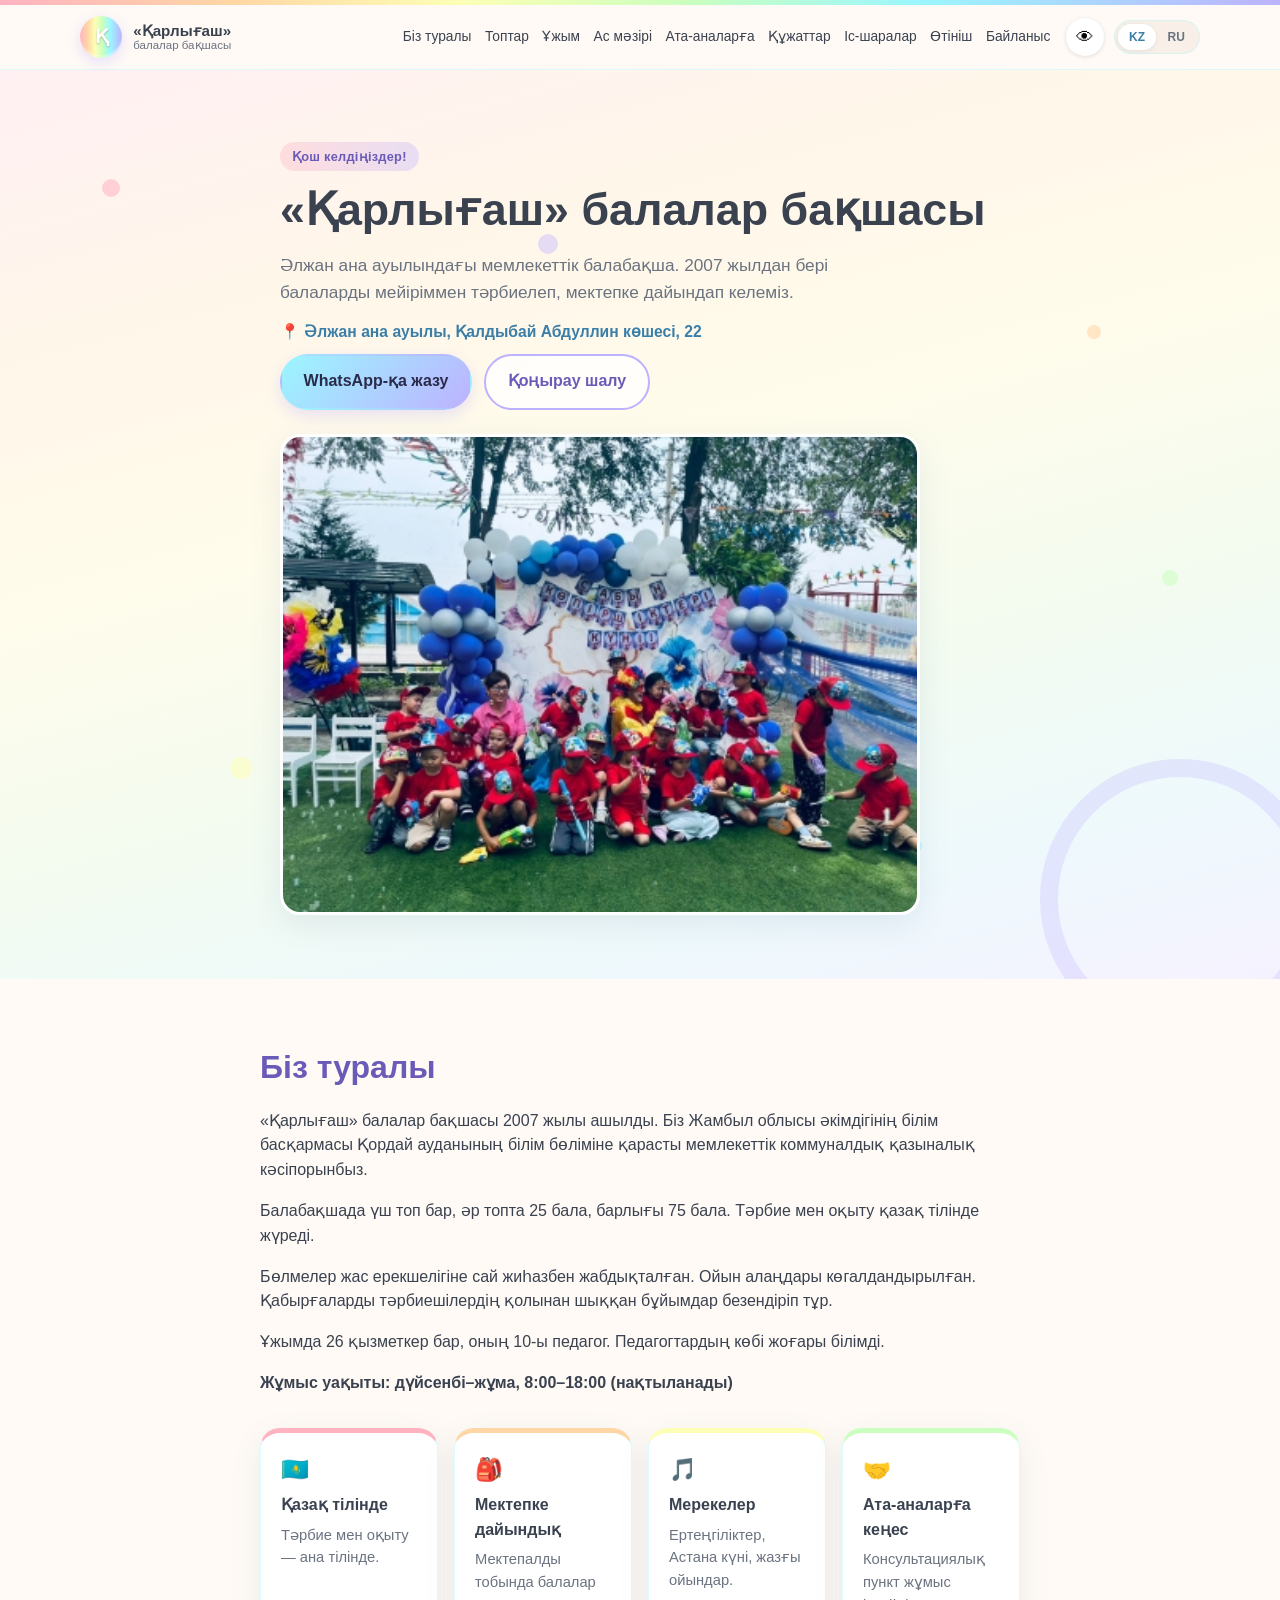
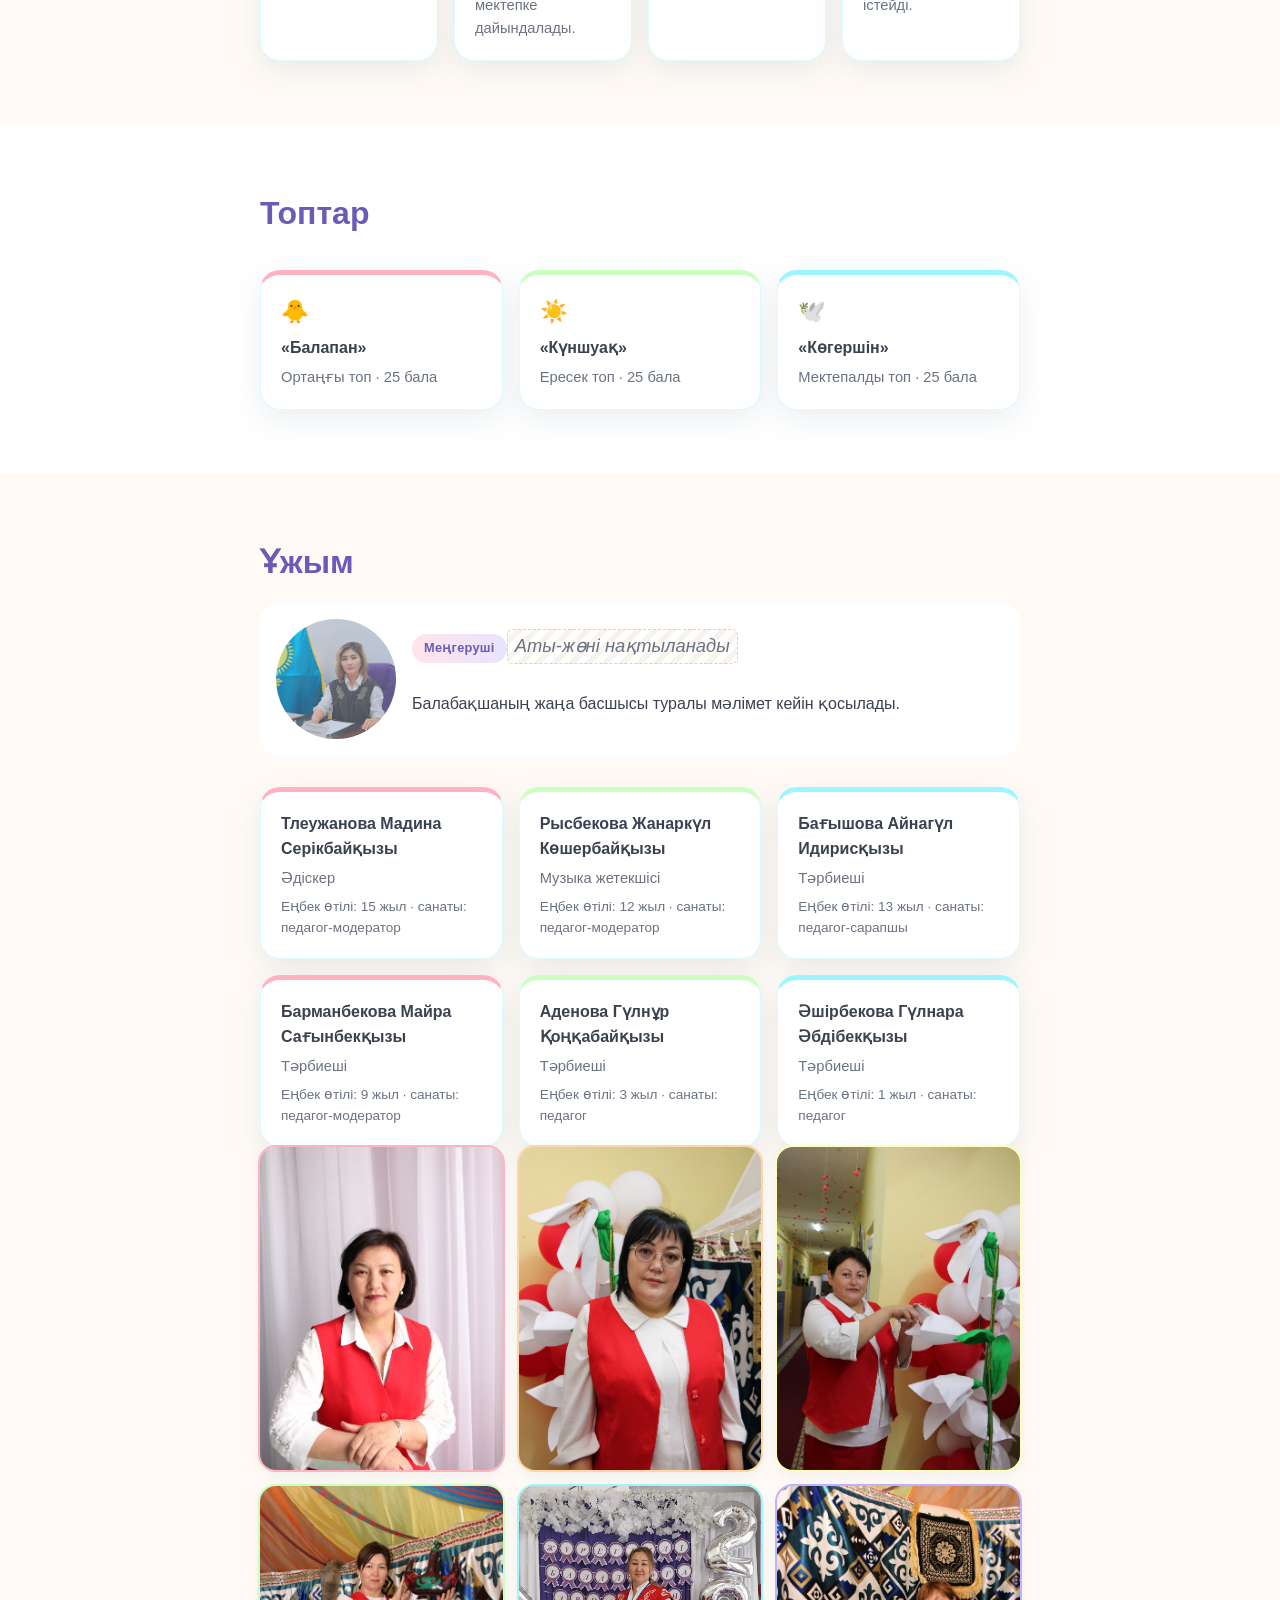
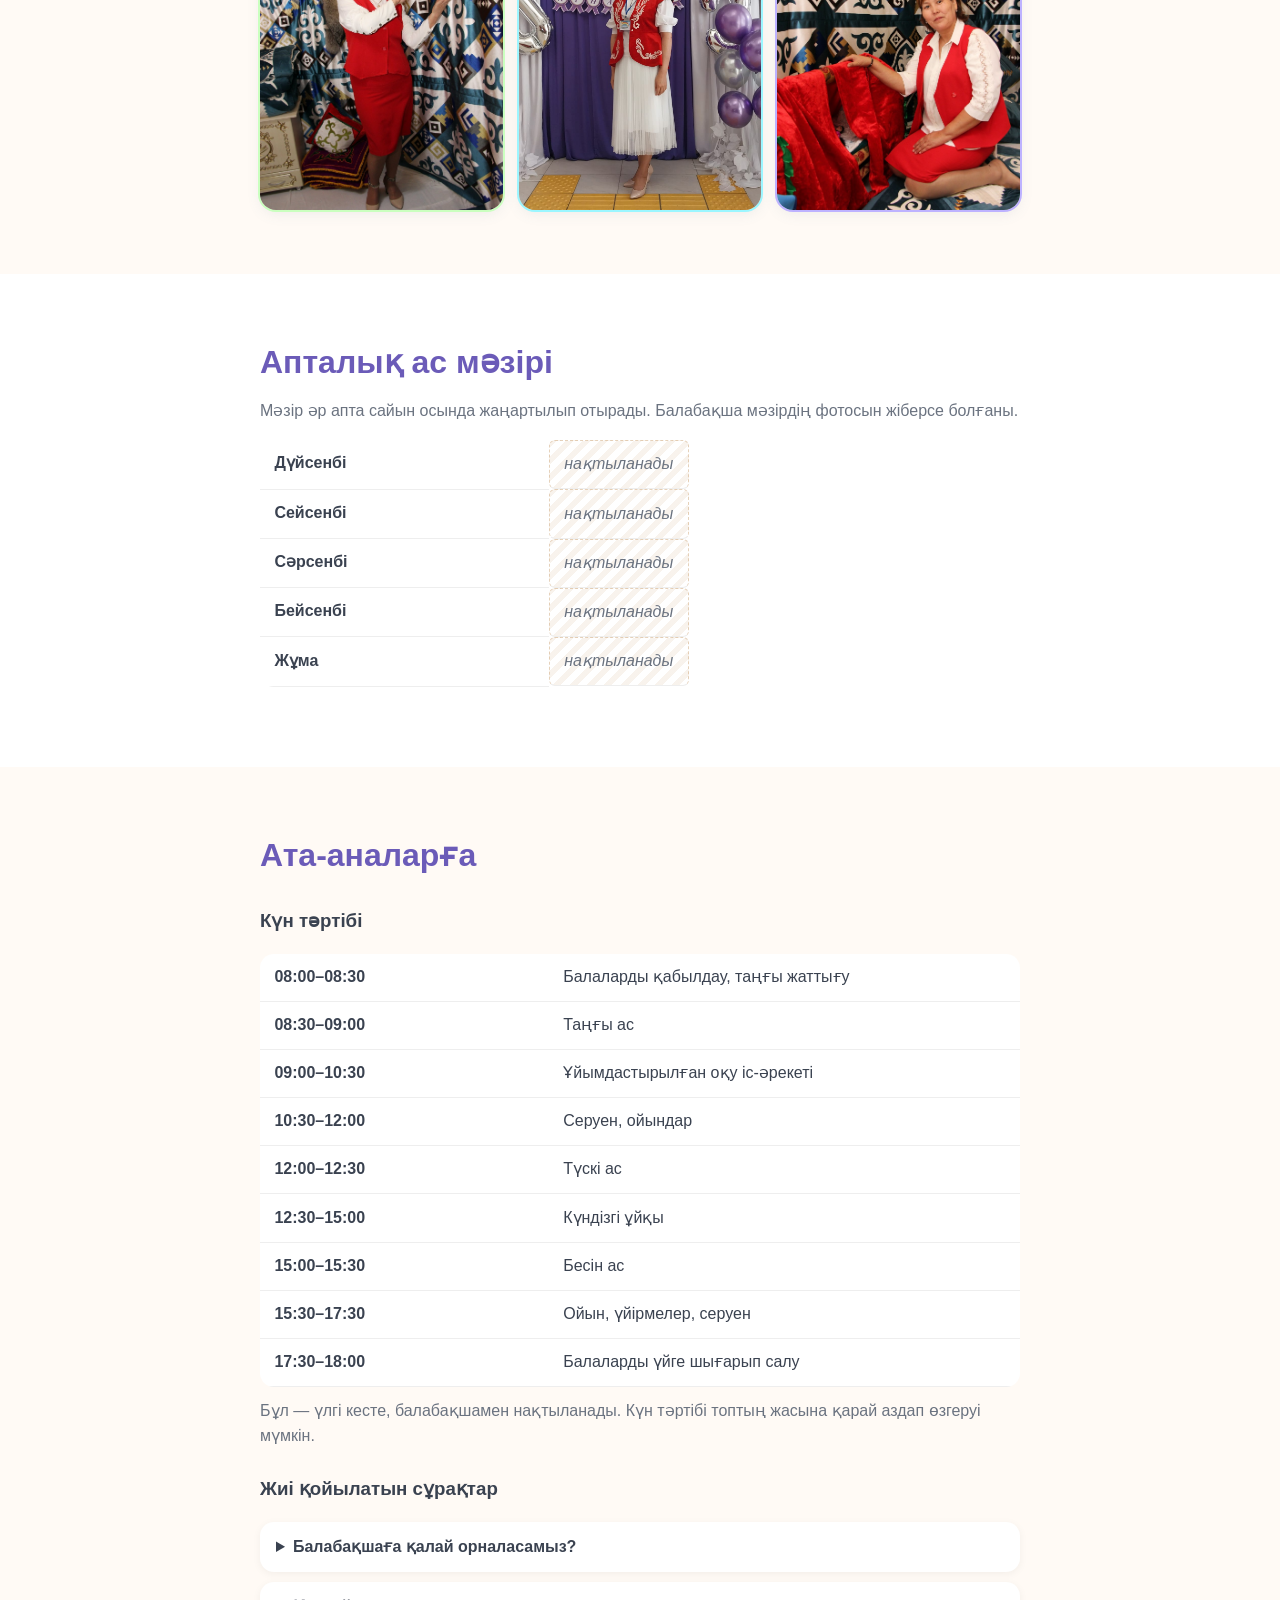
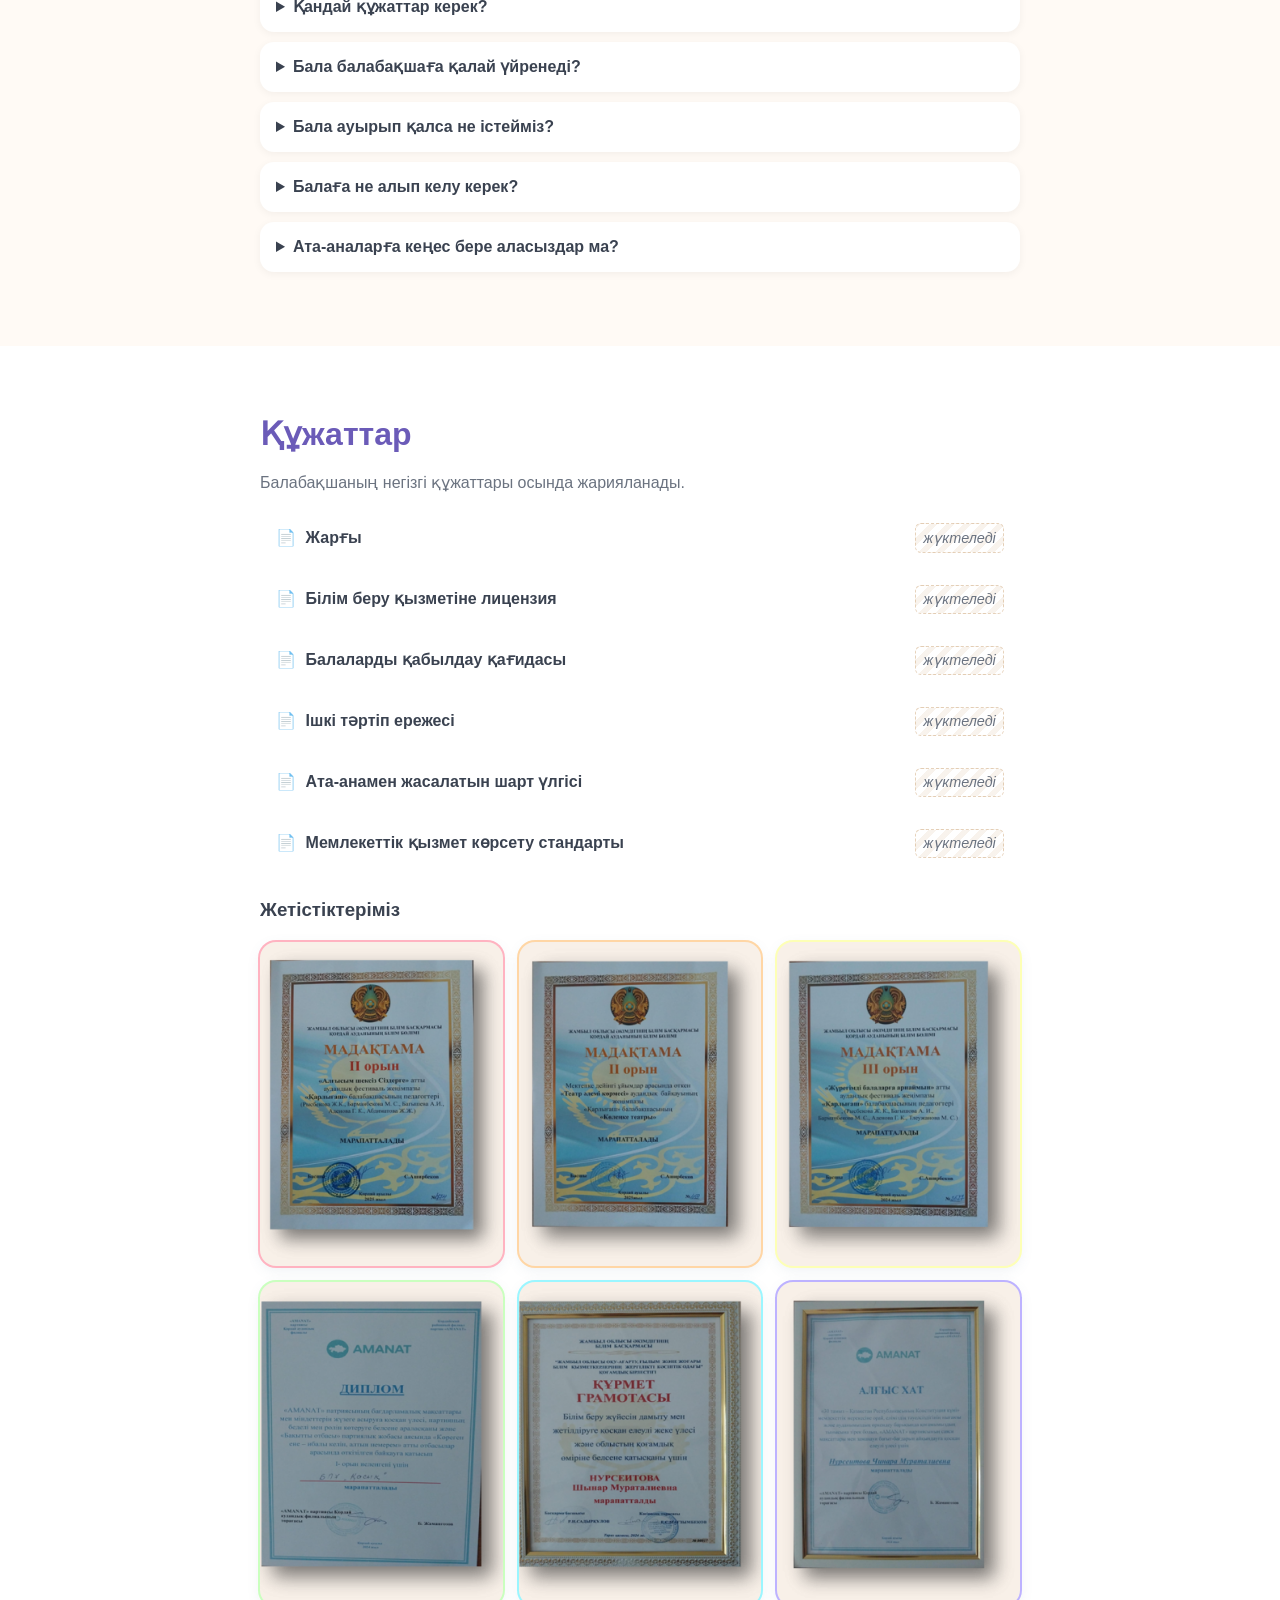
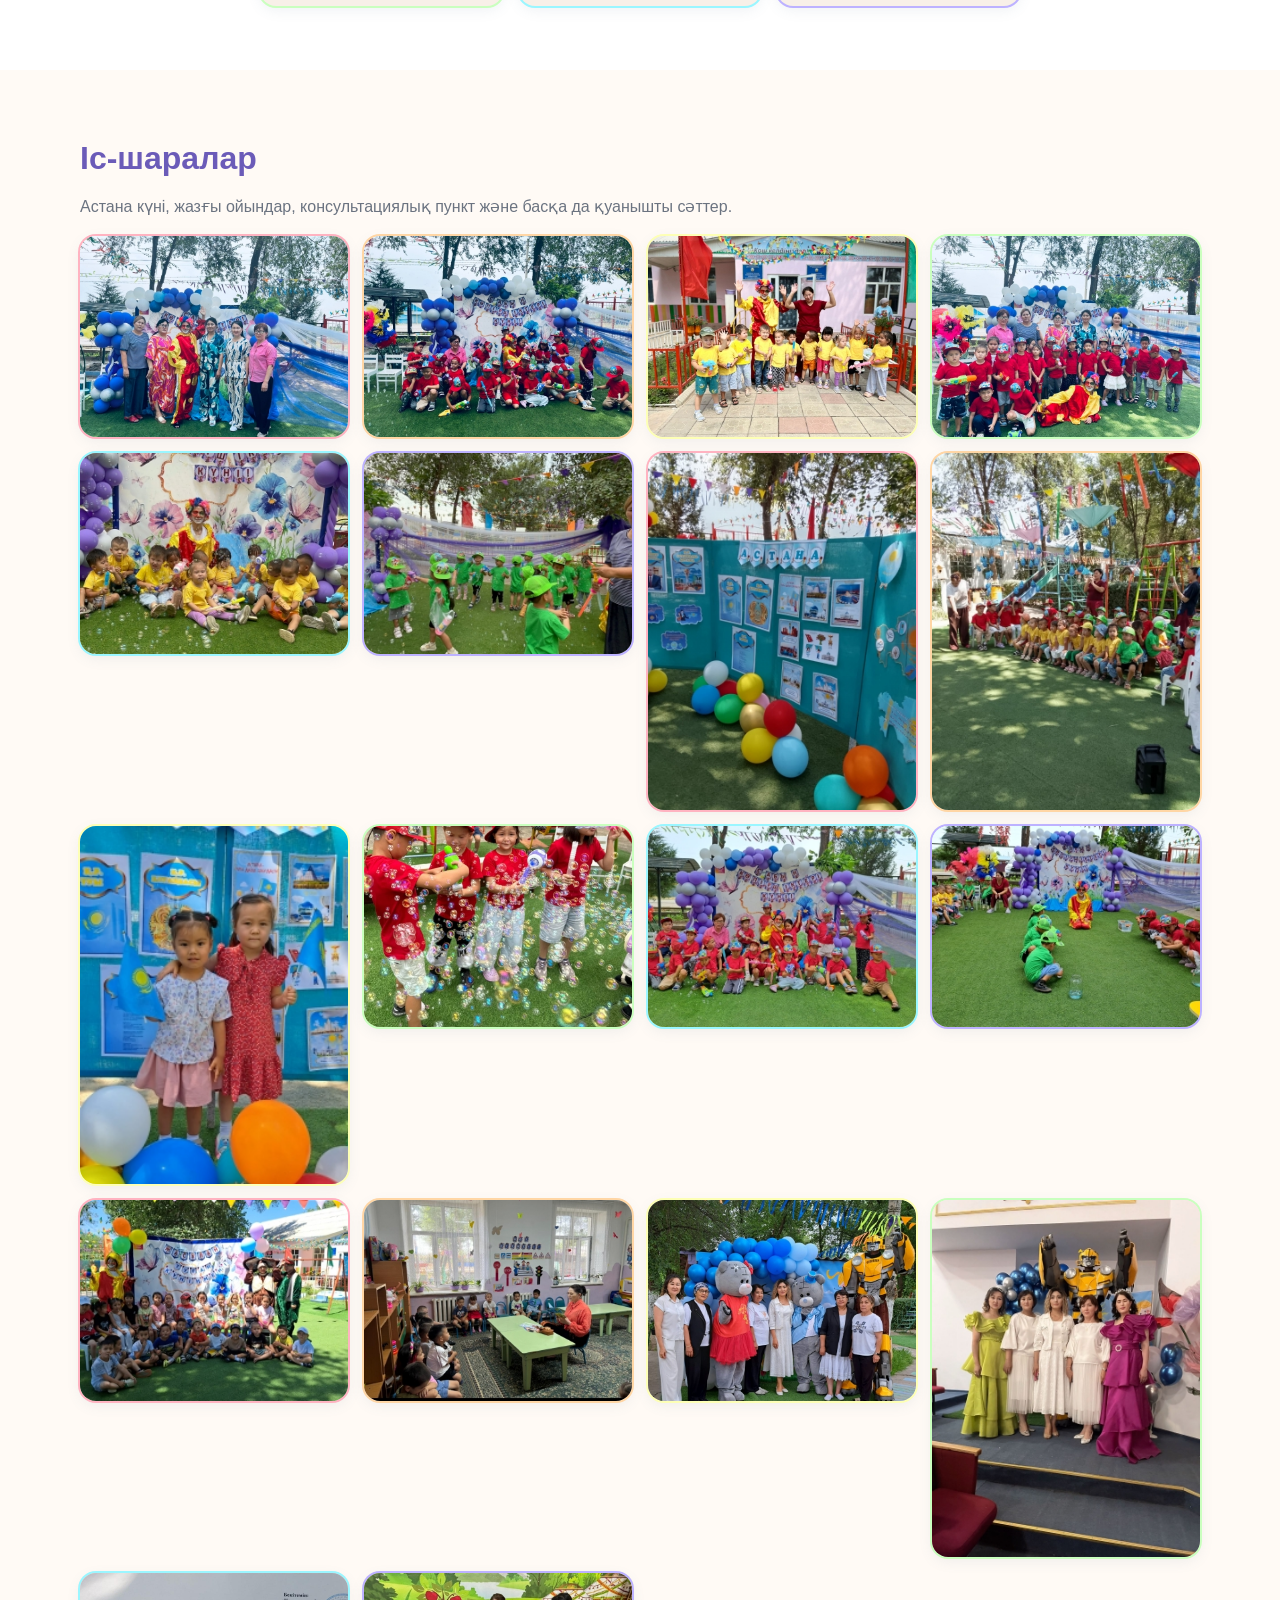
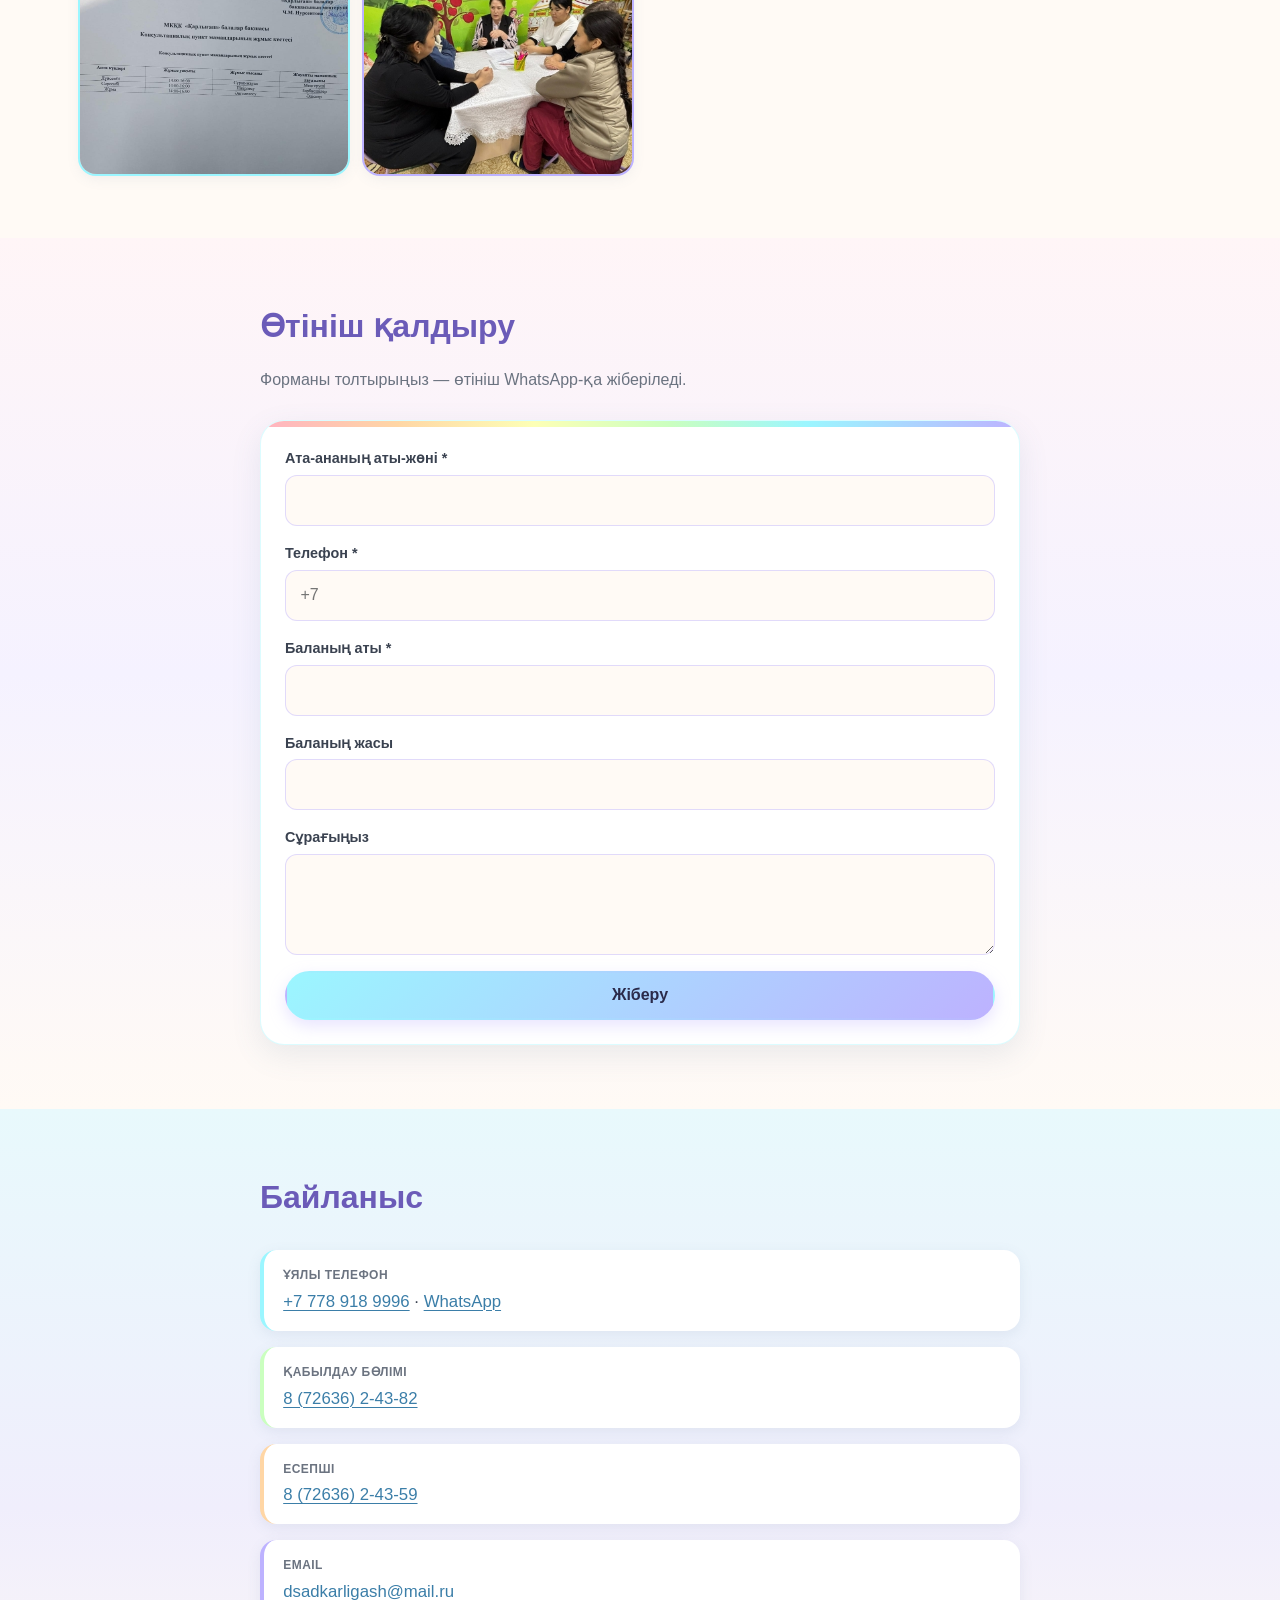
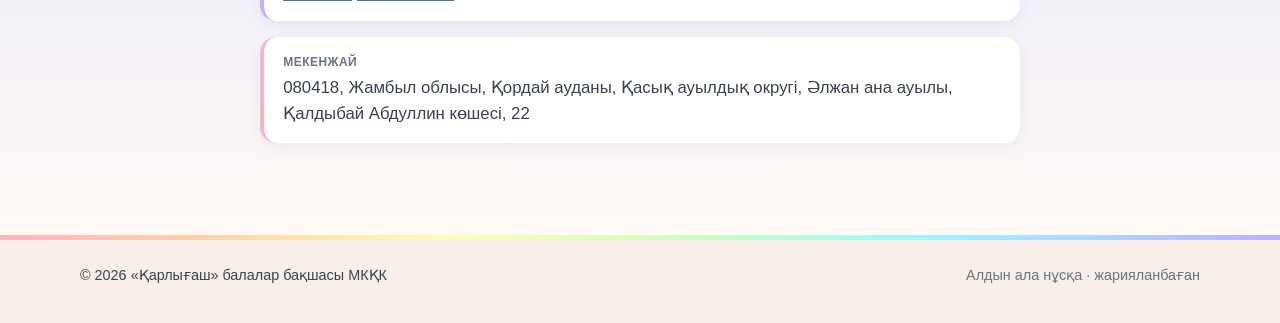
==== index.html @ edc975f1 "Қарлығаш preview draft" ====
<!DOCTYPE html>
<html lang="kk">
<head>
<meta charset="UTF-8" />
<meta name="viewport" content="width=device-width, initial-scale=1" />
<meta name="robots" content="noindex, nofollow" />
<meta name="description" content="«Қарлығаш» балалар бақшасы — Әлжан ана ауылы, Қордай ауданы. / Детский сад «Карлыгаш», с. Алжан ана, Кордайский район." />
<title>«Қарлығаш» балалар бақшасы</title>
<link rel="stylesheet" href="css/styles.css?v=1" />
<link rel="icon" href="data:image/svg+xml,%3Csvg xmlns='http://www.w3.org/2000/svg' viewBox='0 0 64 64'%3E%3Ccircle cx='32' cy='32' r='30' fill='%239bd0ff'/%3E%3Ctext x='32' y='42' text-anchor='middle' font-size='28' font-weight='700' fill='%23ffffff'%3E%D2%9A%3C/text%3E%3C/svg%3E" />
<script type="application/ld+json">{"@context": "https://schema.org", "@type": "Preschool", "name": "«Қарлығаш» балалар бақшасы", "telephone": "+77789189996", "email": "dsadkarligash@mail.ru", "address": {"@type": "PostalAddress", "streetAddress": "Қалдыбай Абдуллин көшесі, 22", "addressLocality": "Әлжан ана ауылы", "addressRegion": "Жамбыл облысы, Қордай ауданы", "postalCode": "080418", "addressCountry": "KZ"}}</script>
</head>
<body>
<a class="skip-link" href="#main" data-i18n="skip">Негізгі мазмұнға өту</a>
<header class="site-header" id="top">
<div class="rainbow-bar" aria-hidden="true"></div>
<div class="container header-inner">
<a class="logo" href="#top"><span class="logo-mark" aria-hidden="true">Қ</span><span class="logo-text"><strong data-i18n="brand">«Қарлығаш»</strong><small data-i18n="brandSub">балалар бақшасы</small></span></a>
<nav class="nav" id="nav" aria-label="Main"><a href="#about" data-i18n="navAbout">Біз туралы</a><a href="#groups" data-i18n="navGroups">Топтар</a><a href="#team" data-i18n="navTeam">Ұжым</a><a href="#menu" data-i18n="navMenu">Ас мәзірі</a><a href="#parents" data-i18n="navParents">Ата-аналарға</a><a href="#docs" data-i18n="navDocs">Құжаттар</a><a href="#events" data-i18n="navEvents">Іс-шаралар</a><a href="#apply" data-i18n="navApply">Өтініш</a><a href="#contacts" data-i18n="navContacts">Байланыс</a></nav>
<div class="header-actions">
<button type="button" class="a11y-btn" id="a11yBtn" aria-pressed="false" title="Көру қабілеті нашар адамдарға"><span aria-hidden="true">👁</span></button>
<div class="lang-switch" role="group" aria-label="Language"><button type="button" class="lang-btn is-active" data-lang="kk" aria-pressed="true">KZ</button><button type="button" class="lang-btn" data-lang="ru" aria-pressed="false">RU</button></div>
<button type="button" class="nav-toggle" id="navToggle" aria-expanded="false" aria-controls="nav"><span></span><span></span><span></span></button>
</div></div></header>
<main id="main">
<section class="hero" id="hero"><div class="hero-bg" aria-hidden="true"><span class="dot d1"></span><span class="dot d2"></span><span class="dot d3"></span><span class="dot d4"></span><span class="dot d5"></span><span class="dot d6"></span></div>
<div class="container hero-inner">
<p class="eyebrow" data-i18n="heroEyebrow">Қош келдіңіздер!</p>
<h1 data-i18n="heroTitle">«Қарлығаш» балалар бақшасы</h1>
<p class="lead" data-i18n="heroLead">Әлжан ана ауылындағы мемлекеттік балабақша. 2007 жылдан бері балаларды мейіріммен тәрбиелеп, мектепке дайындап келеміз.</p>
<p class="hero-location" data-i18n="heroLocation">📍 Әлжан ана ауылы, Қалдыбай Абдуллин көшесі, 22</p>
<div class="hero-cta"><a class="btn btn-primary" href="https://wa.me/77789189996?text=%D0%A1%D3%99%D0%BB%D0%B5%D0%BC%D0%B5%D1%82%D1%81%D1%96%D0%B7%20%D0%B1%D0%B5%21%20%D0%91%D0%B0%D0%BB%D0%B0%D0%B1%D0%B0%D2%9B%D1%88%D0%B0%20%D0%B1%D0%BE%D0%B9%D1%8B%D0%BD%D1%88%D0%B0" target="_blank" rel="noopener" data-i18n="ctaWa">WhatsApp-қа жазу</a><a class="btn btn-ghost" href="tel:+77789189996" data-i18n="ctaCall">Қоңырау шалу</a></div>
<figure class="hero-photo"><img src="assets/hero.jpg" alt="" data-i18n-alt="heroAlt" width="400" height="300" fetchpriority="high" /></figure>
</div></section>

<section class="section" id="about"><div class="container narrow">
<h2 data-i18n="aboutTitle">Біз туралы</h2>
<p data-i18n="aboutP1">«Қарлығаш» балалар бақшасы 2007 жылы ашылды. Біз Жамбыл облысы әкімдігінің білім басқармасы Қордай ауданының білім бөліміне қарасты мемлекеттік коммуналдық қазыналық кәсіпорынбыз.</p>
<p data-i18n="aboutP2">Балабақшада үш топ бар, әр топта 25 бала, барлығы 75 бала. Тәрбие мен оқыту қазақ тілінде жүреді.</p>
<p data-i18n="aboutP3">Бөлмелер жас ерекшелігіне сай жиһазбен жабдықталған. Ойын алаңдары көгалдандырылған. Қабырғаларды тәрбиешілердің қолынан шыққан бұйымдар безендіріп тұр.</p>
<p data-i18n="aboutP4">Ұжымда 26 қызметкер бар, оның 10-ы педагог. Педагогтардың көбі жоғары білімді.</p>
<p class="hours-line"><strong data-i18n="hoursLine">Жұмыс уақыты: дүйсенбі–жұма, 8:00–18:00 (нақтыланады)</strong></p>
<ul class="soft-cards soft-cards-wide" role="list">
<li><span class="icon">🇰🇿</span><strong data-i18n="f1t">Қазақ тілінде</strong><span data-i18n="f1">Тәрбие мен оқыту — ана тілінде.</span></li>
<li><span class="icon">🎒</span><strong data-i18n="f2t">Мектепке дайындық</strong><span data-i18n="f2">Мектепалды тобында балалар мектепке дайындалады.</span></li>
<li><span class="icon">🎵</span><strong data-i18n="f3t">Мерекелер</strong><span data-i18n="f3">Ертеңгіліктер, Астана күні, жазғы ойындар.</span></li>
<li><span class="icon">🤝</span><strong data-i18n="f4t">Ата-аналарға кеңес</strong><span data-i18n="f4">Консультациялық пункт жұмыс істейді.</span></li>
</ul></div></section>

<section class="section section-alt" id="groups"><div class="container narrow">
<h2 data-i18n="groupsTitle">Топтар</h2>
<ul class="soft-cards" role="list">
<li><span class="icon">🐥</span><strong data-i18n="g1t">«Балапан»</strong><span data-i18n="g1">Ортаңғы топ · 25 бала</span></li>
<li><span class="icon">☀️</span><strong data-i18n="g2t">«Күншуақ»</strong><span data-i18n="g2">Ересек топ · 25 бала</span></li>
<li><span class="icon">🕊️</span><strong data-i18n="g3t">«Көгершін»</strong><span data-i18n="g3">Мектепалды топ · 25 бала</span></li>
</ul></div></section>

<section class="section" id="team"><div class="container narrow">
<h2 data-i18n="teamTitle">Ұжым</h2>
<div class="head-card"><img src="assets/team/head.jpg" alt="" data-i18n-alt="headAlt" loading="lazy"><div><p class="eyebrow" data-i18n="headRole">Меңгеруші</p><p class="head-name placeholder" data-i18n="headName">Аты-жөні нақтыланады</p><p data-i18n="headNote">Балабақшаның жаңа басшысы туралы мәлімет кейін қосылады.</p></div></div>
<ul class="soft-cards team-list" role="list"><li><strong data-i18n="tm0n">Тлеужанова Мадина Серікбайқызы</strong><span data-i18n="tm0r">Әдіскер</span><span data-i18n="tm0e">Еңбек өтілі: 15 жыл · санаты: педагог-модератор</span></li><li><strong data-i18n="tm1n">Рысбекова Жанаркүл Көшербайқызы</strong><span data-i18n="tm1r">Музыка жетекшісі</span><span data-i18n="tm1e">Еңбек өтілі: 12 жыл · санаты: педагог-модератор</span></li><li><strong data-i18n="tm2n">Бағышова Айнагүл Идирисқызы</strong><span data-i18n="tm2r">Тәрбиеші</span><span data-i18n="tm2e">Еңбек өтілі: 13 жыл · санаты: педагог-сарапшы</span></li><li><strong data-i18n="tm3n">Барманбекова Майра Сағынбекқызы</strong><span data-i18n="tm3r">Тәрбиеші</span><span data-i18n="tm3e">Еңбек өтілі: 9 жыл · санаты: педагог-модератор</span></li><li><strong data-i18n="tm4n">Аденова Гүлнұр Қоңқабайқызы</strong><span data-i18n="tm4r">Тәрбиеші</span><span data-i18n="tm4e">Еңбек өтілі: 3 жыл · санаты: педагог</span></li><li><strong data-i18n="tm5n">Әшірбекова Гүлнара Әбдібекқызы</strong><span data-i18n="tm5r">Тәрбиеші</span><span data-i18n="tm5e">Еңбек өтілі: 1 жыл · санаты: педагог</span></li></ul>
<div class="gallery" data-gallery="team"><button type="button" class="gallery-item portrait" data-full="assets/team/t1.jpg"><img src="assets/team/t1.jpg" loading="lazy" alt="" data-i18n-alt="teamAlt"></button><button type="button" class="gallery-item portrait" data-full="assets/team/t2.jpg"><img src="assets/team/t2.jpg" loading="lazy" alt="" data-i18n-alt="teamAlt"></button><button type="button" class="gallery-item portrait" data-full="assets/team/t3.jpg"><img src="assets/team/t3.jpg" loading="lazy" alt="" data-i18n-alt="teamAlt"></button><button type="button" class="gallery-item portrait" data-full="assets/team/t4.jpg"><img src="assets/team/t4.jpg" loading="lazy" alt="" data-i18n-alt="teamAlt"></button><button type="button" class="gallery-item portrait" data-full="assets/team/t5.jpg"><img src="assets/team/t5.jpg" loading="lazy" alt="" data-i18n-alt="teamAlt"></button><button type="button" class="gallery-item portrait" data-full="assets/team/t6.jpg"><img src="assets/team/t6.jpg" loading="lazy" alt="" data-i18n-alt="teamAlt"></button></div>
</div></section>

<section class="section section-alt" id="menu"><div class="container narrow">
<h2 data-i18n="menuTitle">Апталық ас мәзірі</h2>
<p class="note" data-i18n="menuNote">Мәзір әр апта сайын осында жаңартылып отырады. Балабақша мәзірдің фотосын жіберсе болғаны.</p>
<table class="info-table"><tbody><tr><th data-i18n="d0">Дүйсенбі</th><td class="placeholder" data-i18n="d0m">нақтыланады</td></tr><tr><th data-i18n="d1">Сейсенбі</th><td class="placeholder" data-i18n="d1m">нақтыланады</td></tr><tr><th data-i18n="d2">Сәрсенбі</th><td class="placeholder" data-i18n="d2m">нақтыланады</td></tr><tr><th data-i18n="d3">Бейсенбі</th><td class="placeholder" data-i18n="d3m">нақтыланады</td></tr><tr><th data-i18n="d4">Жұма</th><td class="placeholder" data-i18n="d4m">нақтыланады</td></tr></tbody></table>
</div></section>

<section class="section" id="parents"><div class="container narrow">
<h2 data-i18n="parentsTitle">Ата-аналарға</h2>
<h3 data-i18n="schedTitle">Күн тәртібі</h3>
<table class="info-table"><tbody><tr><th>08:00–08:30</th><td data-i18n="s0">Балаларды қабылдау, таңғы жаттығу</td></tr><tr><th>08:30–09:00</th><td data-i18n="s1">Таңғы ас</td></tr><tr><th>09:00–10:30</th><td data-i18n="s2">Ұйымдастырылған оқу іс-әрекеті</td></tr><tr><th>10:30–12:00</th><td data-i18n="s3">Серуен, ойындар</td></tr><tr><th>12:00–12:30</th><td data-i18n="s4">Түскі ас</td></tr><tr><th>12:30–15:00</th><td data-i18n="s5">Күндізгі ұйқы</td></tr><tr><th>15:00–15:30</th><td data-i18n="s6">Бесін ас</td></tr><tr><th>15:30–17:30</th><td data-i18n="s7">Ойын, үйірмелер, серуен</td></tr><tr><th>17:30–18:00</th><td data-i18n="s8">Балаларды үйге шығарып салу</td></tr></tbody></table>
<p class="note" data-i18n="schedNote">Бұл — үлгі кесте, балабақшамен нақтыланады. Күн тәртібі топтың жасына қарай аздап өзгеруі мүмкін.</p>
<h3 data-i18n="faqTitle">Жиі қойылатын сұрақтар</h3>
<details class="faq"><summary data-i18n="fq0">Балабақшаға қалай орналасамыз?</summary><p data-i18n="fa0">Кезекке egov.kz порталы арқылы тұрасыз. Жолдама келгенде құжаттарды алып, балабақшаға келесіз. Сұрақ болса, бізге қоңырау шалыңыз.</p></details><details class="faq"><summary data-i18n="fq1">Қандай құжаттар керек?</summary><p data-i18n="fa1">Жолдама, баланың туу туралы куәлігі, денсаулық паспорты (026/у-2000 нысаны), ата-ананың жеке куәлігі. Толық тізімді балабақшадан нақтылаңыз.</p></details><details class="faq"><summary data-i18n="fq2">Бала балабақшаға қалай үйренеді?</summary><p data-i18n="fa2">Алғашқы күндері баланы ертерек алып кетіңіз. Үйдегі күн тәртібін балабақшаға жақындатыңыз. Балаңызға «мен сені міндетті түрде алып кетемін» деп айтыңыз.</p></details><details class="faq"><summary data-i18n="fq3">Бала ауырып қалса не істейміз?</summary><p data-i18n="fa3">Балабақшаға тек дені сау баланы әкеліңіз. Бала ауырса, тәрбиешіге хабарлаңыз. Ауырып жазылған соң дәрігердің анықтамасын әкелесіз.</p></details><details class="faq"><summary data-i18n="fq4">Балаға не алып келу керек?</summary><p data-i18n="fa4">Ауыстыратын киім, ауыстыратын аяқ киім, жеке орамал мен тарақ. Барлық затқа баланың атын жазып қойыңыз.</p></details><details class="faq"><summary data-i18n="fq5">Ата-аналарға кеңес бере аласыздар ма?</summary><p data-i18n="fa5">Иә. Балабақшада ата-аналарға арналған консультациялық пункт жұмыс істейді. Балабақшаға бармайтын балалардың ата-аналары да келе алады.</p></details>
</div></section>

<section class="section section-alt" id="docs"><div class="container narrow">
<h2 data-i18n="docsTitle">Құжаттар</h2>
<p class="note" data-i18n="docsNote">Балабақшаның негізгі құжаттары осында жарияланады.</p>
<ul class="doc-list" role="list"><li><span class="doc-ico" aria-hidden="true">📄</span><strong data-i18n="doc0">Жарғы</strong><span class="placeholder" data-i18n="docs0">жүктеледі</span></li><li><span class="doc-ico" aria-hidden="true">📄</span><strong data-i18n="doc1">Білім беру қызметіне лицензия</strong><span class="placeholder" data-i18n="docs1">жүктеледі</span></li><li><span class="doc-ico" aria-hidden="true">📄</span><strong data-i18n="doc2">Балаларды қабылдау қағидасы</strong><span class="placeholder" data-i18n="docs2">жүктеледі</span></li><li><span class="doc-ico" aria-hidden="true">📄</span><strong data-i18n="doc3">Ішкі тәртіп ережесі</strong><span class="placeholder" data-i18n="docs3">жүктеледі</span></li><li><span class="doc-ico" aria-hidden="true">📄</span><strong data-i18n="doc4">Ата-анамен жасалатын шарт үлгісі</strong><span class="placeholder" data-i18n="docs4">жүктеледі</span></li><li><span class="doc-ico" aria-hidden="true">📄</span><strong data-i18n="doc5">Мемлекеттік қызмет көрсету стандарты</strong><span class="placeholder" data-i18n="docs5">жүктеледі</span></li></ul>
<h3 data-i18n="awardsTitle">Жетістіктеріміз</h3>
<div class="gallery" data-gallery="awards"><button type="button" class="gallery-item portrait" data-full="assets/awards/a1.png"><img src="assets/awards/a1.png" loading="lazy" alt="" data-i18n-alt="awardAlt"></button><button type="button" class="gallery-item portrait" data-full="assets/awards/a2.png"><img src="assets/awards/a2.png" loading="lazy" alt="" data-i18n-alt="awardAlt"></button><button type="button" class="gallery-item portrait" data-full="assets/awards/a3.png"><img src="assets/awards/a3.png" loading="lazy" alt="" data-i18n-alt="awardAlt"></button><button type="button" class="gallery-item portrait" data-full="assets/awards/a4.png"><img src="assets/awards/a4.png" loading="lazy" alt="" data-i18n-alt="awardAlt"></button><button type="button" class="gallery-item portrait" data-full="assets/awards/a5.png"><img src="assets/awards/a5.png" loading="lazy" alt="" data-i18n-alt="awardAlt"></button><button type="button" class="gallery-item portrait" data-full="assets/awards/a6.png"><img src="assets/awards/a6.png" loading="lazy" alt="" data-i18n-alt="awardAlt"></button></div>
</div></section>

<section class="section" id="events"><div class="container">
<h2 data-i18n="eventsTitle">Іс-шаралар</h2>
<p class="note" data-i18n="eventsNote">Астана күні, жазғы ойындар, консультациялық пункт және басқа да қуанышты сәттер.</p>
<div class="gallery gallery-dense" data-gallery="events"><button type="button" class="gallery-item" data-full="assets/events/01.jpg"><img src="assets/events/01.jpg" loading="lazy" alt=""></button><button type="button" class="gallery-item" data-full="assets/events/02.jpg"><img src="assets/events/02.jpg" loading="lazy" alt=""></button><button type="button" class="gallery-item" data-full="assets/events/03.jpg"><img src="assets/events/03.jpg" loading="lazy" alt=""></button><button type="button" class="gallery-item" data-full="assets/events/04.jpg"><img src="assets/events/04.jpg" loading="lazy" alt=""></button><button type="button" class="gallery-item" data-full="assets/events/05.jpg"><img src="assets/events/05.jpg" loading="lazy" alt=""></button><button type="button" class="gallery-item" data-full="assets/events/06.jpg"><img src="assets/events/06.jpg" loading="lazy" alt=""></button><button type="button" class="gallery-item portrait" data-full="assets/events/07.jpg"><img src="assets/events/07.jpg" loading="lazy" alt=""></button><button type="button" class="gallery-item portrait" data-full="assets/events/08.jpg"><img src="assets/events/08.jpg" loading="lazy" alt=""></button><button type="button" class="gallery-item portrait" data-full="assets/events/09.jpg"><img src="assets/events/09.jpg" loading="lazy" alt=""></button><button type="button" class="gallery-item" data-full="assets/events/10.jpg"><img src="assets/events/10.jpg" loading="lazy" alt=""></button><button type="button" class="gallery-item" data-full="assets/events/11.jpg"><img src="assets/events/11.jpg" loading="lazy" alt=""></button><button type="button" class="gallery-item" data-full="assets/events/12.jpg"><img src="assets/events/12.jpg" loading="lazy" alt=""></button><button type="button" class="gallery-item" data-full="assets/events/13.jpg"><img src="assets/events/13.jpg" loading="lazy" alt=""></button><button type="button" class="gallery-item" data-full="assets/events/14.jpg"><img src="assets/events/14.jpg" loading="lazy" alt=""></button><button type="button" class="gallery-item" data-full="assets/events/15.jpg"><img src="assets/events/15.jpg" loading="lazy" alt=""></button><button type="button" class="gallery-item portrait" data-full="assets/events/16.jpg"><img src="assets/events/16.jpg" loading="lazy" alt=""></button><button type="button" class="gallery-item" data-full="assets/events/17.jpg"><img src="assets/events/17.jpg" loading="lazy" alt=""></button><button type="button" class="gallery-item" data-full="assets/events/18.jpg"><img src="assets/events/18.jpg" loading="lazy" alt=""></button></div>
</div></section>

<section class="section section-apply" id="apply"><div class="container narrow">
<div class="section-head"><h2 data-i18n="applyTitle">Өтініш қалдыру</h2><p data-i18n="applyLead">Форманы толтырыңыз — өтініш WhatsApp-қа жіберіледі.</p></div>
<div class="apply-card"><form id="applyForm" class="apply-form" novalidate>
<div class="form-row"><label for="parentName"><span data-i18n="labelParent">Ата-ананың аты-жөні</span> *</label><input type="text" id="parentName" name="parentName" required autocomplete="name" /></div>
<div class="form-row"><label for="phone"><span data-i18n="labelPhoneForm">Телефон</span> *</label><input type="tel" id="phone" name="phone" required placeholder="+7" /></div>
<div class="form-row"><label for="childName"><span data-i18n="labelChild">Баланың аты</span> *</label><input type="text" id="childName" name="childName" required /></div>
<div class="form-row"><label for="childAge" data-i18n="labelAge">Баланың жасы</label><input type="text" id="childAge" name="childAge" /></div>
<div class="form-row"><label for="comment" data-i18n="labelComment">Сұрағыңыз</label><textarea id="comment" name="comment" rows="3"></textarea></div>
<button type="submit" class="btn btn-primary btn-block" data-i18n="applySubmit">Жіберу</button>
<p class="form-msg" id="applyMsg" hidden role="status"></p>
</form></div></div></section>

<section class="section section-contacts" id="contacts"><div class="container narrow">
<h2 data-i18n="contactsTitle">Байланыс</h2>
<dl class="contacts-list">
<div><dt data-i18n="labelPhone">Ұялы телефон</dt><dd><a href="tel:+77789189996">+7 778 918 9996</a> · <a href="https://wa.me/77789189996?text=%D0%A1%D3%99%D0%BB%D0%B5%D0%BC%D0%B5%D1%82%D1%81%D1%96%D0%B7%20%D0%B1%D0%B5%21%20%D0%91%D0%B0%D0%BB%D0%B0%D0%B1%D0%B0%D2%9B%D1%88%D0%B0%20%D0%B1%D0%BE%D0%B9%D1%8B%D0%BD%D1%88%D0%B0" target="_blank" rel="noopener">WhatsApp</a></dd></div>
<div><dt data-i18n="labelRecept">Қабылдау бөлімі</dt><dd><a href="tel:+77263624382">8 (72636) 2-43-82</a></dd></div>
<div><dt data-i18n="labelAcc">Есепші</dt><dd><a href="tel:+77263624359">8 (72636) 2-43-59</a></dd></div>
<div><dt>Email</dt><dd><a href="mailto:dsadkarligash@mail.ru">dsadkarligash@mail.ru</a></dd></div>
<div><dt data-i18n="labelAddress">Мекенжай</dt><dd data-i18n="address">080418, Жамбыл облысы, Қордай ауданы, Қасық ауылдық округі, Әлжан ана ауылы, Қалдыбай Абдуллин көшесі, 22</dd></div>
</dl></div></section>
</main>
<footer class="site-footer"><div class="rainbow-bar" aria-hidden="true"></div><div class="container footer-inner">
<p>© <span id="year"></span> <span data-i18n="brandFull">«Қарлығаш» балалар бақшасы МКҚК</span></p>
<p class="muted" data-i18n="footerDraft">Алдын ала нұсқа · жарияланбаған</p></div></footer>
<div class="lightbox" id="lightbox" hidden role="dialog" aria-modal="true"><button type="button" class="lightbox-close" id="lightboxClose">×</button><p class="lightbox-count" id="lightboxCount">1/1</p><button type="button" class="lightbox-nav prev" id="lightboxPrev">‹</button><div class="lightbox-viewport" id="lightboxViewport"><div class="lightbox-track" id="lightboxTrack"><div class="lightbox-slide"><img alt="" draggable="false" /></div><div class="lightbox-slide"><img alt="" draggable="false" /></div><div class="lightbox-slide"><img alt="" draggable="false" /></div></div></div><button type="button" class="lightbox-nav next" id="lightboxNext">›</button></div>
<script src="js/i18n.js?v=1"></script>
<script src="js/main.js?v=1"></script>
</body></html>
---- css/styles.css ----
:root {
  /* Soft rainbow pastels */
  --r-red: #ffb3c1;
  --r-orange: #ffd6a5;
  --r-yellow: #fdffb6;
  --r-green: #caffbf;
  --r-blue: #9bf6ff;
  --r-violet: #bdb2ff;
  --r-red-ink: #c45c74;
  --r-orange-ink: #c47a3a;
  --r-green-ink: #2f8562;
  --r-blue-ink: #3b7ea8;
  --r-violet-ink: #6b5bb8;

  --sky: #9bf6ff;
  --sky-deep: #5ec8d8;
  --sky-ink: #3b7ea8;
  --sky-soft: #e8f9fc;
  --mint: #caffbf;
  --mint-deep: #2f8562;
  --mint-soft: #eaf8e8;
  --coral: #ffb3c1;
  --pink: #ffb3c1;
  --pink-deep: #c45c74;
  --peach-soft: #fff3e8;
  --wood: #d6b48e;
  --wood-soft: #f2e5d4;
  --cream: #fffaf5;
  --cream-2: #f8f0e8;
  --ink: #3a4250;
  --muted: #6b7380;
  --white: #ffffff;
  --radius: 20px;
  --shadow: 0 10px 30px rgba(90, 120, 150, 0.12);
  --shadow-sm: 0 4px 14px rgba(90, 120, 150, 0.10);
  --line: rgba(155, 246, 255, 0.35);
  --font: "Segoe UI", "Helvetica Neue", Arial, "Noto Sans", "Noto Sans Kazakh", sans-serif;
  --max: 1120px;
  --rainbow: linear-gradient(90deg,
    var(--r-red) 0%, var(--r-orange) 18%, var(--r-yellow) 36%,
    var(--r-green) 54%, var(--r-blue) 72%, var(--r-violet) 100%);
}

*, *::before, *::after { box-sizing: border-box; }
html { scroll-behavior: smooth; scroll-padding-top: 76px; }
section[id] { scroll-margin-top: 76px; }
body {
  margin: 0;
  font-family: var(--font);
  color: var(--ink);
  background: var(--cream);
  line-height: 1.55;
  -webkit-font-smoothing: antialiased;
}
img { max-width: 100%; height: auto; display: block; }
a { color: var(--sky-ink); text-decoration-thickness: 1px; text-underline-offset: 3px; }
a:hover { color: var(--r-violet-ink); }

.skip-link {
  position: absolute; left: -999px; top: 0; background: var(--sky-ink); color: #fff; padding: .6rem 1rem; z-index: 1000;
}
.skip-link:focus { left: 0; }

.container { width: min(100% - 2rem, var(--max)); margin-inline: auto; }
.container.narrow { width: min(100% - 2rem, 760px); }

.rainbow-bar {
  height: 5px;
  background: var(--rainbow);
  width: 100%;
}

.site-header {
  position: sticky; top: 0; z-index: 50;
  background: rgba(255, 250, 245, 0.94);
  backdrop-filter: blur(10px);
  border-bottom: 1px solid var(--line);
}
.header-inner {
  display: flex; align-items: center; gap: 1rem;
  min-height: 64px;
}
.logo {
  display: flex; align-items: center; gap: .7rem;
  text-decoration: none; color: inherit; margin-right: auto;
}
.logo-mark {
  width: 42px; height: 42px; border-radius: 50%;
  background: var(--rainbow);
  color: #fff; display: grid; place-items: center;
  font-weight: 800; font-size: 1.2rem;
  text-shadow: 0 1px 2px rgba(80, 60, 100, 0.35);
  box-shadow: 0 4px 14px rgba(189, 178, 255, 0.40), inset 0 -3px 0 rgba(255, 255, 255, 0.28);
}
.logo-text { display: flex; flex-direction: column; line-height: 1.15; }
.logo-text strong { font-size: .95rem; }
.logo-text small { font-size: .72rem; color: var(--muted); font-weight: 500; }

.nav {
  display: none; gap: .85rem; align-items: center;
}
.nav a {
  text-decoration: none; color: var(--ink); font-size: .86rem; font-weight: 500;
  padding: .35rem 0;
}
.nav a:hover { color: var(--r-violet-ink); }
.header-actions { display: flex; align-items: center; gap: .6rem; }

.lang-switch {
  display: inline-flex; background: var(--cream-2); border-radius: 999px; padding: 3px;
  border: 1px solid var(--line);
}
.lang-btn {
  border: 0; background: transparent; cursor: pointer;
  padding: .35rem .7rem; border-radius: 999px;
  font-weight: 700; font-size: .75rem; color: var(--muted);
}
.lang-btn.is-active {
  background: var(--white); color: var(--sky-ink); box-shadow: 0 1px 4px rgba(90, 120, 150, .14);
}

.nav-toggle {
  width: 42px; height: 42px; border: 0; background: transparent; cursor: pointer;
  display: grid; place-items: center; gap: 5px; padding: 0;
}
.nav-toggle span {
  display: block; width: 22px; height: 2px; background: var(--ink); border-radius: 2px;
  transition: .2s;
}
.nav-toggle[aria-expanded="true"] span:nth-child(1) { transform: translateY(7px) rotate(45deg); }
.nav-toggle[aria-expanded="true"] span:nth-child(2) { opacity: 0; }
.nav-toggle[aria-expanded="true"] span:nth-child(3) { transform: translateY(-7px) rotate(-45deg); }

@media (max-width: 979px) {
  .nav.is-open {
    display: flex; flex-direction: column; align-items: stretch;
    position: absolute; left: 0; right: 0; top: 69px;
    background: var(--cream); padding: 1rem 1.25rem 1.25rem;
    border-bottom: 1px solid var(--line);
    box-shadow: var(--shadow);
  }
  .nav.is-open a { padding: .7rem 0; border-bottom: 1px solid rgba(0,0,0,.05); }
}

@media (min-width: 980px) {
  .nav { display: flex; }
  .nav-toggle { display: none; }
}

.hero {
  position: relative; overflow: hidden;
  padding: 4.5rem 0 4rem;
  color: var(--ink);
  background: linear-gradient(165deg,
    #fff0f3 0%, #fff6ea 22%, #fffceb 44%, #f3fbf0 66%, #eef9fc 84%, #f5f2ff 100%);
}
.hero-bg {
  position: absolute; inset: 0; pointer-events: none;
}
.hero-bg .dot {
  position: absolute; border-radius: 50%; opacity: 0.55;
}
.hero-bg .d1 { width: 18px; height: 18px; background: var(--r-red); top: 12%; left: 8%; }
.hero-bg .d2 { width: 14px; height: 14px; background: var(--r-orange); top: 28%; right: 14%; }
.hero-bg .d3 { width: 22px; height: 22px; background: var(--r-yellow); bottom: 22%; left: 18%; }
.hero-bg .d4 { width: 16px; height: 16px; background: var(--r-green); top: 55%; right: 8%; }
.hero-bg .d5 { width: 12px; height: 12px; background: var(--r-blue); bottom: 14%; right: 28%; }
.hero-bg .d6 { width: 20px; height: 20px; background: var(--r-violet); top: 18%; left: 42%; opacity: 0.4; }
.hero-bg::after {
  content: "";
  position: absolute; right: -40px; bottom: -60px; width: 280px; height: 280px;
  border: 18px solid rgba(189, 178, 255, 0.28); border-radius: 50%;
}
.hero-inner { position: relative; max-width: 720px; }
.eyebrow {
  display: inline-block; margin: 0 0 .8rem;
  padding: .3rem .75rem; border-radius: 999px;
  background: linear-gradient(90deg, rgba(255,179,193,.35), rgba(189,178,255,.35));
  color: var(--r-violet-ink);
  font-size: .8rem; font-weight: 600; letter-spacing: .02em;
}
.hero h1 {
  margin: 0 0 1rem; font-size: clamp(1.8rem, 5vw, 2.8rem);
  line-height: 1.15; font-weight: 800; color: var(--ink);
}
.lead { margin: 0 0 .9rem; font-size: 1.08rem; color: var(--muted); max-width: 36em; }
.hero-location {
  margin: 0 0 .6rem; font-size: .98rem; font-weight: 600; color: var(--sky-ink);
}
.hero-note {
  margin: 0 0 1.5rem; font-size: .95rem; color: var(--r-violet-ink);
  background: rgba(189, 178, 255, 0.18);
  display: inline-block; padding: .45rem .85rem; border-radius: 12px;
}
.hero-cta { display: flex; flex-wrap: wrap; gap: .75rem; }

.btn {
  display: inline-flex; align-items: center; justify-content: center;
  padding: .85rem 1.35rem; border-radius: 999px; font-weight: 700;
  text-decoration: none; border: 2px solid transparent; cursor: pointer;
  transition: transform .15s, background .15s, color .15s, border-color .15s, box-shadow .15s;
  font-family: inherit; font-size: 1rem;
}
.btn:hover { transform: translateY(-1px); }
.btn-primary {
  background: linear-gradient(135deg, var(--r-blue), var(--r-violet));
  color: #2a2a4a;
  box-shadow: 0 6px 16px rgba(189, 178, 255, 0.35);
}
.btn-primary:hover {
  background: linear-gradient(135deg, var(--r-violet), var(--r-red));
  color: #fff;
}
.btn-ghost {
  background: rgba(255, 255, 255, .75); color: var(--r-violet-ink);
  border-color: var(--r-violet);
}
.btn-ghost:hover { background: var(--white); border-color: var(--r-red); color: var(--r-red-ink); }
.btn-block { width: 100%; }

.section { padding: 4rem 0; }
.section-alt { background: var(--white); }
.section h2 {
  margin: 0 0 1rem; font-size: clamp(1.5rem, 3.5vw, 2rem);
  color: var(--r-violet-ink);
}
.section-head { margin-bottom: 1.75rem; max-width: 40rem; }
.section-head p { margin: 0; color: var(--muted); }

.soft-cards {
  list-style: none; padding: 0; margin: 2rem 0 0;
  display: grid; gap: 1rem;
  grid-template-columns: 1fr;
}
@media (min-width: 700px) {
  .soft-cards { grid-template-columns: repeat(3, 1fr); }
}
.soft-cards li {
  background: var(--white); border-radius: var(--radius); padding: 1.25rem;
  box-shadow: var(--shadow); border: 1px solid var(--line);
  border-top: 5px solid var(--r-red);
  display: flex; flex-direction: column; gap: .35rem;
}
.soft-cards li:nth-child(3n+2) { border-top-color: var(--r-green); }
.soft-cards li:nth-child(3n) { border-top-color: var(--r-blue); }
.soft-cards .icon { font-size: 1.4rem; }
.soft-cards strong { color: var(--ink); }
.soft-cards span { color: var(--muted); font-size: .92rem; }

.nursila-grid {
  display: grid; gap: 2rem; align-items: start;
}
@media (min-width: 860px) {
  .nursila-grid { grid-template-columns: minmax(260px, 380px) 1fr; gap: 2.5rem; }
}
.nursila-photo {
  margin: 0; background: var(--cream); border-radius: 22px; overflow: hidden;
  box-shadow: var(--shadow); border: 1px solid var(--wood-soft);
  border-top: 5px solid transparent;
  border-image: var(--rainbow) 1;
  border-image-slice: 1;
  border-bottom: 0; border-left: 0; border-right: 0;
}
.nursila-photo {
  border: 1px solid var(--wood-soft);
  position: relative;
}
.nursila-photo::before {
  content: ""; display: block; height: 5px;
  background: var(--rainbow);
}
.nursila-photo img { width: 100%; height: auto; aspect-ratio: auto; object-fit: contain; display: block; }
.nursila-photo figcaption {
  padding: .7rem 1rem; font-size: .78rem; color: var(--muted); text-align: center;
  background: var(--cream-2);
}
.nursila-name {
  font-weight: 700; color: var(--pink-deep); margin: 0 0 1rem; font-size: 1.05rem;
}
.nursila-copy .eyebrow {
  background: linear-gradient(90deg, rgba(255,214,165,.5), rgba(255,179,193,.45));
  color: var(--r-orange-ink);
}
.merits {
  margin: 1.25rem 0 0; padding: 0; list-style: none; counter-reset: merit;
  display: grid; gap: .7rem;
}
.merits li {
  counter-increment: merit;
  position: relative;
  padding: .9rem 1rem .9rem 3.1rem;
  background: var(--cream); border-radius: 16px;
  border: 1px solid var(--wood-soft);
  font-size: .95rem;
}
.merits li::before {
  content: counter(merit);
  position: absolute; left: .85rem; top: 50%; transform: translateY(-50%);
  width: 1.7rem; height: 1.7rem; border-radius: 50%;
  background: var(--rainbow); color: #fff;
  text-shadow: 0 1px 2px rgba(80, 60, 100, 0.35);
  display: grid; place-items: center; font-weight: 700; font-size: .85rem;
}
.merits li:nth-child(6n+1)::before { background: var(--r-red); }
.merits li:nth-child(6n+2)::before { background: var(--r-orange); color: #6a4010; text-shadow: none; }
.merits li:nth-child(6n+3)::before { background: var(--r-yellow); color: #5a5010; text-shadow: none; }
.merits li:nth-child(6n+4)::before { background: var(--r-green); color: #1e4a30; text-shadow: none; }
.merits li:nth-child(6n+5)::before { background: var(--r-blue); color: #1e4a5a; text-shadow: none; }
.merits li:nth-child(6n)::before { background: var(--r-violet); }

.gallery {
  display: grid; gap: .75rem;
  grid-template-columns: repeat(2, 1fr);
}
@media (min-width: 700px) {
  .gallery { grid-template-columns: repeat(3, 1fr); gap: 1rem; }
}
.gallery-dense {
  grid-template-columns: repeat(2, 1fr);
}
@media (min-width: 600px) {
  .gallery-dense { grid-template-columns: repeat(3, 1fr); }
}
@media (min-width: 960px) {
  .gallery-dense { grid-template-columns: repeat(4, 1fr); }
}
.gallery-item {
  margin: 0; padding: 0; border: 0; background: var(--cream-2);
  border-radius: 16px; overflow: hidden; cursor: zoom-in;
  aspect-ratio: 4/3; box-shadow: var(--shadow-sm);
  transition: transform .2s, box-shadow .2s;
}
.gallery-item:nth-child(6n+1) { box-shadow: 0 0 0 2px var(--r-red), var(--shadow-sm); }
.gallery-item:nth-child(6n+2) { box-shadow: 0 0 0 2px var(--r-orange), var(--shadow-sm); }
.gallery-item:nth-child(6n+3) { box-shadow: 0 0 0 2px var(--r-yellow), var(--shadow-sm); }
.gallery-item:nth-child(6n+4) { box-shadow: 0 0 0 2px var(--r-green), var(--shadow-sm); }
.gallery-item:nth-child(6n+5) { box-shadow: 0 0 0 2px var(--r-blue), var(--shadow-sm); }
.gallery-item:nth-child(6n) { box-shadow: 0 0 0 2px var(--r-violet), var(--shadow-sm); }
.gallery-item:hover, .gallery-item:focus-visible {
  transform: translateY(-2px);
  box-shadow: 0 10px 28px rgba(90, 120, 150, 0.18);
  outline: 2px solid var(--r-violet);
  outline-offset: 2px;
}
.gallery-item img {
  width: 100%; height: 100%; object-fit: cover;
}
.gallery-item.tall { aspect-ratio: 3/4; }
.gallery-item.portrait { aspect-ratio: 3/4; }
.gallery-item.wide { aspect-ratio: 16/9; }

/* Application form */
.section-apply {
  background: linear-gradient(180deg, #fff5f7 0%, #f5f2ff 50%, var(--cream) 100%);
}
.apply-card {
  background: var(--white);
  border-radius: 24px;
  padding: 1.75rem 1.5rem 1.5rem;
  box-shadow: var(--shadow);
  border: 1px solid var(--line);
  position: relative;
  overflow: hidden;
}
.apply-card::before {
  content: ""; display: block; height: 6px; margin: -1.75rem -1.5rem 1.25rem;
  background: var(--rainbow);
}
.coming-soon-badge {
  display: inline-block; margin: 0 0 1.25rem;
  padding: .4rem .85rem; border-radius: 999px;
  background: rgba(253, 255, 182, 0.65); color: #6a5a10;
  font-size: .85rem; font-weight: 600;
}
.apply-form { display: grid; gap: 1rem; }
.form-row { display: flex; flex-direction: column; gap: .35rem; }
.form-row label { font-weight: 600; font-size: .9rem; color: var(--ink); }
.form-row input,
.form-row textarea {
  font: inherit; padding: .75rem .9rem; border-radius: 12px;
  border: 1.5px solid rgba(189, 178, 255, 0.45);
  background: var(--cream); color: var(--ink);
  transition: border-color .15s, box-shadow .15s;
}
.form-row input:focus,
.form-row textarea:focus {
  outline: none;
  border-color: var(--r-violet);
  box-shadow: 0 0 0 3px rgba(189, 178, 255, 0.35);
  background: var(--white);
}
.form-msg {
  margin: .25rem 0 0; padding: .85rem 1rem; border-radius: 12px;
  background: rgba(202, 255, 191, 0.45); color: var(--mint-deep);
  font-weight: 600; font-size: .95rem;
}
.form-msg.is-error {
  background: rgba(255, 179, 193, 0.4); color: var(--r-red-ink);
}

/* Instagram Reels embeds */
.ig-head { text-align: center; margin-inline: auto; }
.ig-icon { color: var(--pink-deep); margin-bottom: .35rem; }
.ig-reels {
  display: grid;
  gap: 1.25rem;
  grid-template-columns: 1fr;
  max-width: 920px;
  margin: 0 auto 1.5rem;
}
@media (min-width: 768px) {
  .ig-reels { grid-template-columns: repeat(2, 1fr); }
  /* Three cards: pair on the first row, last card centered at the same width. */
  .ig-reel:last-child:nth-child(odd) {
    grid-column: 1 / -1;
    width: calc((100% - 1.25rem) / 2);
    justify-self: center;
  }
}
.ig-reel {
  position: relative;
  background: var(--white);
  border-radius: 16px;
  overflow: hidden;
  box-shadow: var(--shadow-sm);
  border: 2px solid transparent;
  background-clip: padding-box;
  outline: 2px solid var(--r-red);
  outline-offset: -2px;
}
.ig-reel:nth-child(4n+1) { outline-color: var(--r-red); }
.ig-reel:nth-child(4n+2) { outline-color: var(--r-orange); }
.ig-reel:nth-child(4n+3) { outline-color: var(--r-green); }
.ig-reel:nth-child(4n) { outline-color: var(--r-violet); }
.ig-reel iframe {
  display: block;
  width: 100%;
  height: 720px;
  max-width: 100%;
  border: 0;
  background: #fafafa;
}
.ig-reel-fallback {
  display: block;
  text-align: center;
  padding: .65rem .75rem 1rem;
  font-size: .9rem;
  font-weight: 600;
  color: var(--r-violet-ink);
  text-decoration: none;
}
.ig-reel-fallback:hover { text-decoration: underline; }
.ig-cta { text-align: center; }

.section-contacts {
  background: linear-gradient(180deg, var(--sky-soft), #f0eefc 55%, var(--cream));
}
.note { color: var(--muted); margin-top: -.25rem; }
.contacts-list {
  margin: 1.75rem 0; padding: 0; display: grid; gap: 1rem;
}
.contacts-list > div {
  background: var(--white); border-radius: 16px; padding: 1rem 1.2rem;
  box-shadow: var(--shadow-sm);
  border-left: 4px solid var(--r-blue);
}
.contacts-list > div:nth-child(2) { border-left-color: var(--r-green); }
.contacts-list > div:nth-child(3) { border-left-color: var(--r-orange); }
.contacts-list > div:nth-child(4) { border-left-color: var(--r-violet); }
.contacts-list > div:nth-child(5) { border-left-color: var(--r-red); }
.contacts-list dt {
  font-size: .75rem; text-transform: uppercase; letter-spacing: .04em;
  color: var(--muted); margin: 0 0 .25rem; font-weight: 700;
}
.contacts-list dd { margin: 0; font-size: 1.05rem; }
.placeholder {
  display: inline-block; color: var(--muted);
  background: repeating-linear-gradient(-45deg, transparent, transparent 6px, rgba(214,180,142,.16) 6px, rgba(214,180,142,.16) 12px);
  padding: .15rem .45rem; border-radius: 6px; border: 1px dashed rgba(214,180,142,.6);
}
.domain-note { font-size: .9rem; color: var(--muted); }

.site-footer {
  padding: 0 0 2.25rem; border-top: none;
  background: var(--cream-2);
}
.site-footer .footer-inner {
  display: flex; flex-wrap: wrap; gap: .5rem 1.5rem;
  justify-content: space-between; padding-top: 1.5rem;
}
.site-footer p { margin: 0; font-size: .9rem; }
.muted { color: var(--muted); }

/* Phone: swipe the photo row like a filmstrip. Wider screens keep the grid. */
@media (max-width: 599px) {
  .gallery {
    display: flex;
    align-items: flex-start;
    overflow-x: auto;
    scroll-snap-type: x mandatory;
    scroll-padding-inline: .15rem;
    overscroll-behavior-x: contain;
    -webkit-overflow-scrolling: touch;
    gap: .75rem;
    padding-bottom: .45rem;
    scrollbar-width: thin;
    scrollbar-color: var(--r-violet) transparent;
  }
  .gallery::-webkit-scrollbar { height: 6px; }
  .gallery::-webkit-scrollbar-thumb {
    background: var(--r-violet);
    border-radius: 99px;
  }
  .gallery-item {
    flex: 0 0 82%;
    scroll-snap-align: start;
    height: auto;
  }
}

.lightbox {
  position: fixed; inset: 0; z-index: 120;
  height: 100dvh; max-height: 100dvh;
  display: flex; flex-direction: column;
  padding:
    calc(.65rem + env(safe-area-inset-top, 0px))
    calc(.4rem + env(safe-area-inset-right, 0px))
    calc(.65rem + env(safe-area-inset-bottom, 0px))
    calc(.4rem + env(safe-area-inset-left, 0px));
  background:
    radial-gradient(120% 70% at 50% 0%, rgba(189, 178, 255, .45), transparent 58%),
    radial-gradient(90% 55% at 0% 100%, rgba(255, 179, 193, .38), transparent 52%),
    radial-gradient(70% 45% at 100% 80%, rgba(155, 246, 255, .28), transparent 50%),
    rgba(58, 48, 72, .86);
  -webkit-backdrop-filter: blur(8px);
  backdrop-filter: blur(8px);
  -webkit-tap-highlight-color: transparent;
  touch-action: none;
}
.lightbox[hidden] { display: none !important; }
.lightbox-viewport {
  flex: 1; min-height: 0; width: 100%;
  overflow: hidden;
  touch-action: none;
  z-index: 1;
}
.lightbox-track {
  display: flex; height: 100%; width: 100%;
  transform: translate3d(-100%, 0, 0);
  will-change: transform;
}
.lightbox-slide {
  flex: 0 0 100%; height: 100%;
  display: flex; align-items: center; justify-content: center;
  padding: .25rem .35rem;
  min-width: 0;
}
.lightbox-slide img {
  max-width: min(100%, 1100px);
  max-height: 100%;
  width: auto; height: auto;
  object-fit: contain;
  border-radius: 18px;
  background: var(--cream);
  box-shadow: 0 18px 50px rgba(58, 48, 72, .35);
  -webkit-user-drag: none;
  user-select: none;
}
.lightbox-count {
  position: absolute;
  top: calc(.75rem + env(safe-area-inset-top, 0px));
  left: 50%; transform: translateX(-50%);
  z-index: 2; margin: 0;
  padding: .35rem .85rem;
  border-radius: 999px;
  background: rgba(255, 250, 245, .94);
  color: var(--r-violet-ink);
  font-weight: 700;
  font-variant-numeric: tabular-nums;
  letter-spacing: .02em;
  box-shadow: var(--shadow-sm);
  pointer-events: none;
}
.lightbox-close, .lightbox-nav {
  position: absolute; z-index: 2;
  border: 0; cursor: pointer; border-radius: 50%;
  width: 48px; height: 48px;
  display: grid; place-items: center;
  padding: 0;
  background: rgba(255, 250, 245, .94);
  color: var(--r-violet-ink);
  box-shadow: var(--shadow-sm);
  font-size: 1.7rem; line-height: 1;
  -webkit-tap-highlight-color: transparent;
}
.lightbox-close {
  top: calc(.7rem + env(safe-area-inset-top, 0px));
  right: calc(.7rem + env(safe-area-inset-right, 0px));
  font-size: 2rem;
}
.lightbox-nav.prev {
  left: calc(.45rem + env(safe-area-inset-left, 0px));
  top: 50%; transform: translateY(-50%);
}
.lightbox-nav.next {
  right: calc(.45rem + env(safe-area-inset-right, 0px));
  top: 50%; transform: translateY(-50%);
}
.lightbox-close:hover, .lightbox-nav:hover,
.lightbox-close:focus-visible, .lightbox-nav:focus-visible {
  background: #fff;
  outline: 3px solid var(--r-violet);
  outline-offset: 2px;
}
.lightbox-nav[hidden] { display: none !important; }

@media (prefers-reduced-motion: reduce) {
  html { scroll-behavior: auto; }
  .btn, .gallery-item, .lightbox-track { transition: none; }
}

.features-intro {
  margin: 1.5rem 0 0; font-weight: 700; color: var(--r-violet-ink); font-size: 1.05rem;
}
.soft-cards-wide {
  grid-template-columns: 1fr;
}
@media (min-width: 600px) {
  .soft-cards-wide { grid-template-columns: repeat(2, 1fr); }
}
@media (min-width: 960px) {
  .soft-cards-wide { grid-template-columns: repeat(4, 1fr); }
}
.soft-cards-wide li:nth-child(6n+1) { border-top-color: var(--r-red); }
.soft-cards-wide li:nth-child(6n+2) { border-top-color: var(--r-orange); }
.soft-cards-wide li:nth-child(6n+3) { border-top-color: var(--r-yellow); }
.soft-cards-wide li:nth-child(6n+4) { border-top-color: var(--r-green); }
.soft-cards-wide li:nth-child(6n+5) { border-top-color: var(--r-blue); }
.soft-cards-wide li:nth-child(6n) { border-top-color: var(--r-violet); }

/* ---------- background music toggle ---------- */
.music {
  position: fixed;
  right: calc(16px + env(safe-area-inset-right, 0px));
  bottom: calc(16px + env(safe-area-inset-bottom, 0px));
  z-index: 90;
}
.music-btn {
  position: relative;
  width: 52px; height: 52px;
  border-radius: 50%;
  border: 3px solid transparent;
  background:
    linear-gradient(#fff, #fff) padding-box,
    conic-gradient(var(--r-red), var(--r-orange), var(--r-yellow), var(--r-green), var(--r-blue), var(--r-violet), var(--r-red)) border-box;
  color: var(--r-violet-ink);
  box-shadow: var(--shadow-sm);
  cursor: pointer;
  display: grid; place-items: center;
  padding: 0;
  transition: transform .2s ease, box-shadow .2s ease;
}
.music-btn:hover { transform: translateY(-2px); box-shadow: var(--shadow); }
.music-btn:focus-visible { outline: 3px solid var(--r-blue-ink); outline-offset: 3px; }
.music-ico { width: 24px; height: 24px; }
.music-btn .ico-on { display: none; }
.music-btn.is-playing .ico-on { display: block; }
.music-btn.is-playing .ico-off { display: none; }
.music-btn.is-playing .ico-on { animation: music-bob 1.6s ease-in-out infinite; }
.music-btn.is-waiting::after {
  content: ""; position: absolute; inset: -6px; border-radius: 50%;
  border: 2px solid var(--r-violet);
  animation: music-pulse 1.8s ease-out infinite;
  pointer-events: none;
}
@keyframes music-bob { 0%, 100% { transform: translateY(0); } 50% { transform: translateY(-2px) rotate(-6deg); } }
@keyframes music-pulse { 0% { transform: scale(.9); opacity: .9; } 100% { transform: scale(1.35); opacity: 0; } }
/* YouTube stays mounted so audio can play, but must never be seen.
   Android Chrome still paints opacity:0 iframes (thumbnail + controls
   below the footer). Park the box off-screen. Do not use display:none. */
.music-player,
.music-player iframe {
  position: fixed !important;
  left: -9999px !important;
  top: 0 !important;
  width: 220px;
  height: 124px;
  margin: 0 !important;
  padding: 0 !important;
  border: 0 !important;
  border-radius: 0 !important;
  background: transparent !important;
  box-shadow: none !important;
  overflow: hidden !important;
  opacity: 0 !important;
  pointer-events: none !important;
  transform: none !important;
}
@media (prefers-reduced-motion: reduce) {
  .music-btn.is-playing .ico-on, .music-btn.is-waiting::after { animation: none; }
}

/* 2026-10-28 texts */
.hero-slogan{font-style:italic;max-width:42rem;margin:.75rem auto 0;opacity:.9}
.photo-ph{margin:1.25rem auto;max-width:640px;aspect-ratio:4/3;border:2px dashed #c9b8f0;border-radius:18px;display:flex;align-items:center;justify-content:center;text-align:center;padding:1rem;background:rgba(255,255,255,.6);color:#7a6aa6;font-weight:600}
.hero .photo-ph{max-width:520px;aspect-ratio:16/9}
.hours-line{margin-top:1rem}
#process .merits,#values .merits,#about .merits{margin:.5rem 0 1rem 1.25rem}
#values .merits li,#process .merits li,#about .merits li{margin:.35rem 0}
.groups-gallery { grid-template-columns: 1fr; }
@media (min-width: 600px) { .groups-gallery { grid-template-columns: repeat(2, 1fr); } }
.group-card { margin: 0; }
.group-card .gallery-item { width: 100%; display: block; }
.group-card .gallery-item img { width: 100%; height: 100%; object-fit: cover; display: block; }
.group-card figcaption { text-align: center; font-weight: 600; margin-top: .5rem; }
.hero-photo{margin:1.5rem 0 0;max-width:640px;border-radius:20px;overflow:hidden;box-shadow:var(--shadow);border:3px solid #fff}
.hero-photo img{display:block;width:100%;height:auto}

/* qarlygash additions */
.info-table{width:100%;border-collapse:collapse;background:#fff;border-radius:14px;overflow:hidden;margin:1rem 0}
.info-table th,.info-table td{padding:.7rem .9rem;border-bottom:1px solid #eee;text-align:left;vertical-align:top}
.info-table th{width:38%;color:var(--ink);white-space:nowrap}
.placeholder{color:var(--muted);font-style:italic}
details.faq{background:#fff;border-radius:14px;padding:.8rem 1rem;margin:.6rem 0;box-shadow:0 2px 8px rgba(0,0,0,.05)}
details.faq summary{cursor:pointer;font-weight:600}
details.faq p{margin:.6rem 0 0}
.doc-list{list-style:none;padding:0;display:grid;gap:.6rem}
.doc-list li{display:flex;gap:.6rem;align-items:center;background:#fff;border-radius:12px;padding:.7rem 1rem;flex-wrap:wrap}
.doc-list li .placeholder{margin-left:auto;font-size:.9rem}
.head-card{display:flex;gap:1rem;align-items:center;background:#fff;border-radius:18px;padding:1rem;margin:1rem 0}
.head-card img{width:120px;height:120px;object-fit:cover;border-radius:50%}
.head-name{font-size:1.15rem;margin:.2rem 0}
.team-list li span+span{font-size:.85rem}
.a11y-btn{border:0;background:#fff;border-radius:999px;width:38px;height:38px;font-size:1.1rem;cursor:pointer;box-shadow:0 1px 4px rgba(0,0,0,.12)}
body.a11y{font-size:125%;background:#fff!important;color:#000!important}
body.a11y *{background-image:none!important;color:#000!important;border-color:#000!important}
body.a11y .section,body.a11y .site-header,body.a11y .soft-cards li,body.a11y .info-table,body.a11y details.faq,body.a11y .doc-list li,body.a11y .head-card{background:#fff!important}
body.a11y .btn{background:#000!important;color:#fff!important}
body.a11y img{filter:grayscale(1)}
h3{margin-top:1.6rem}
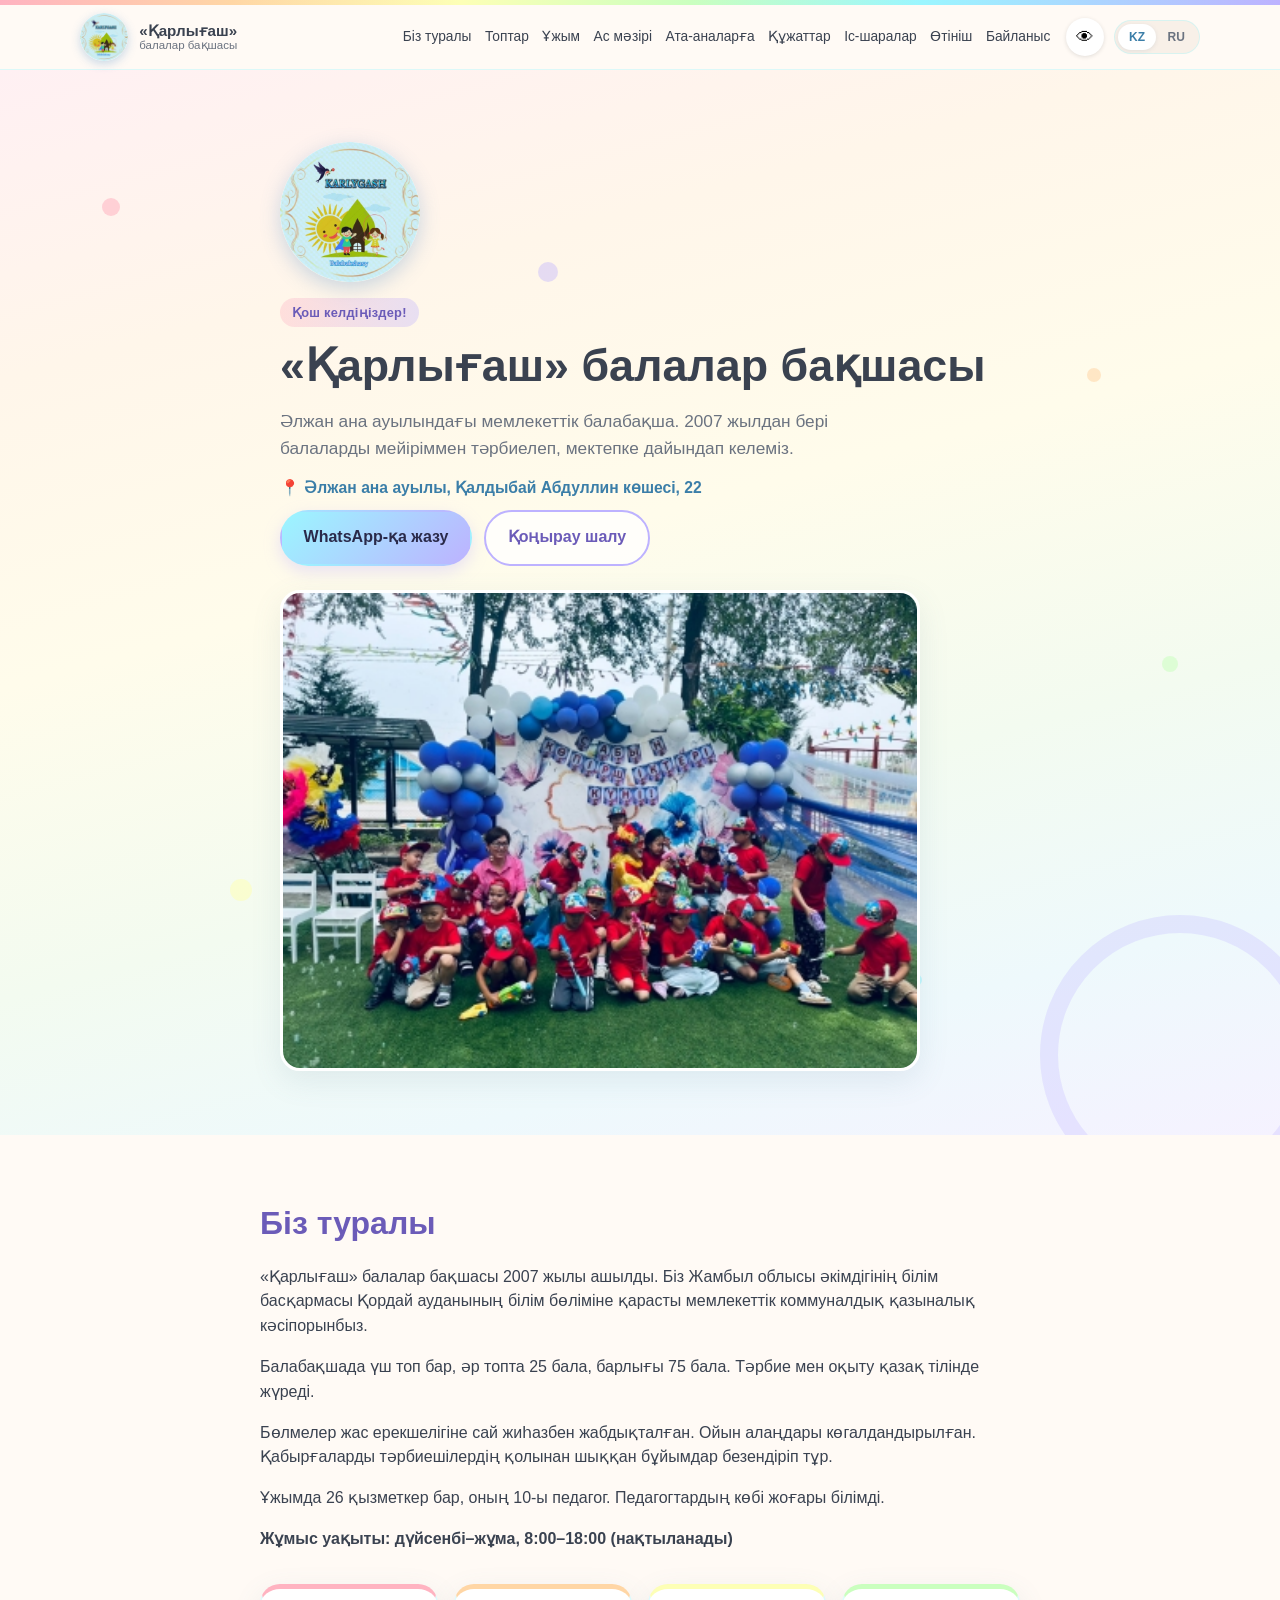
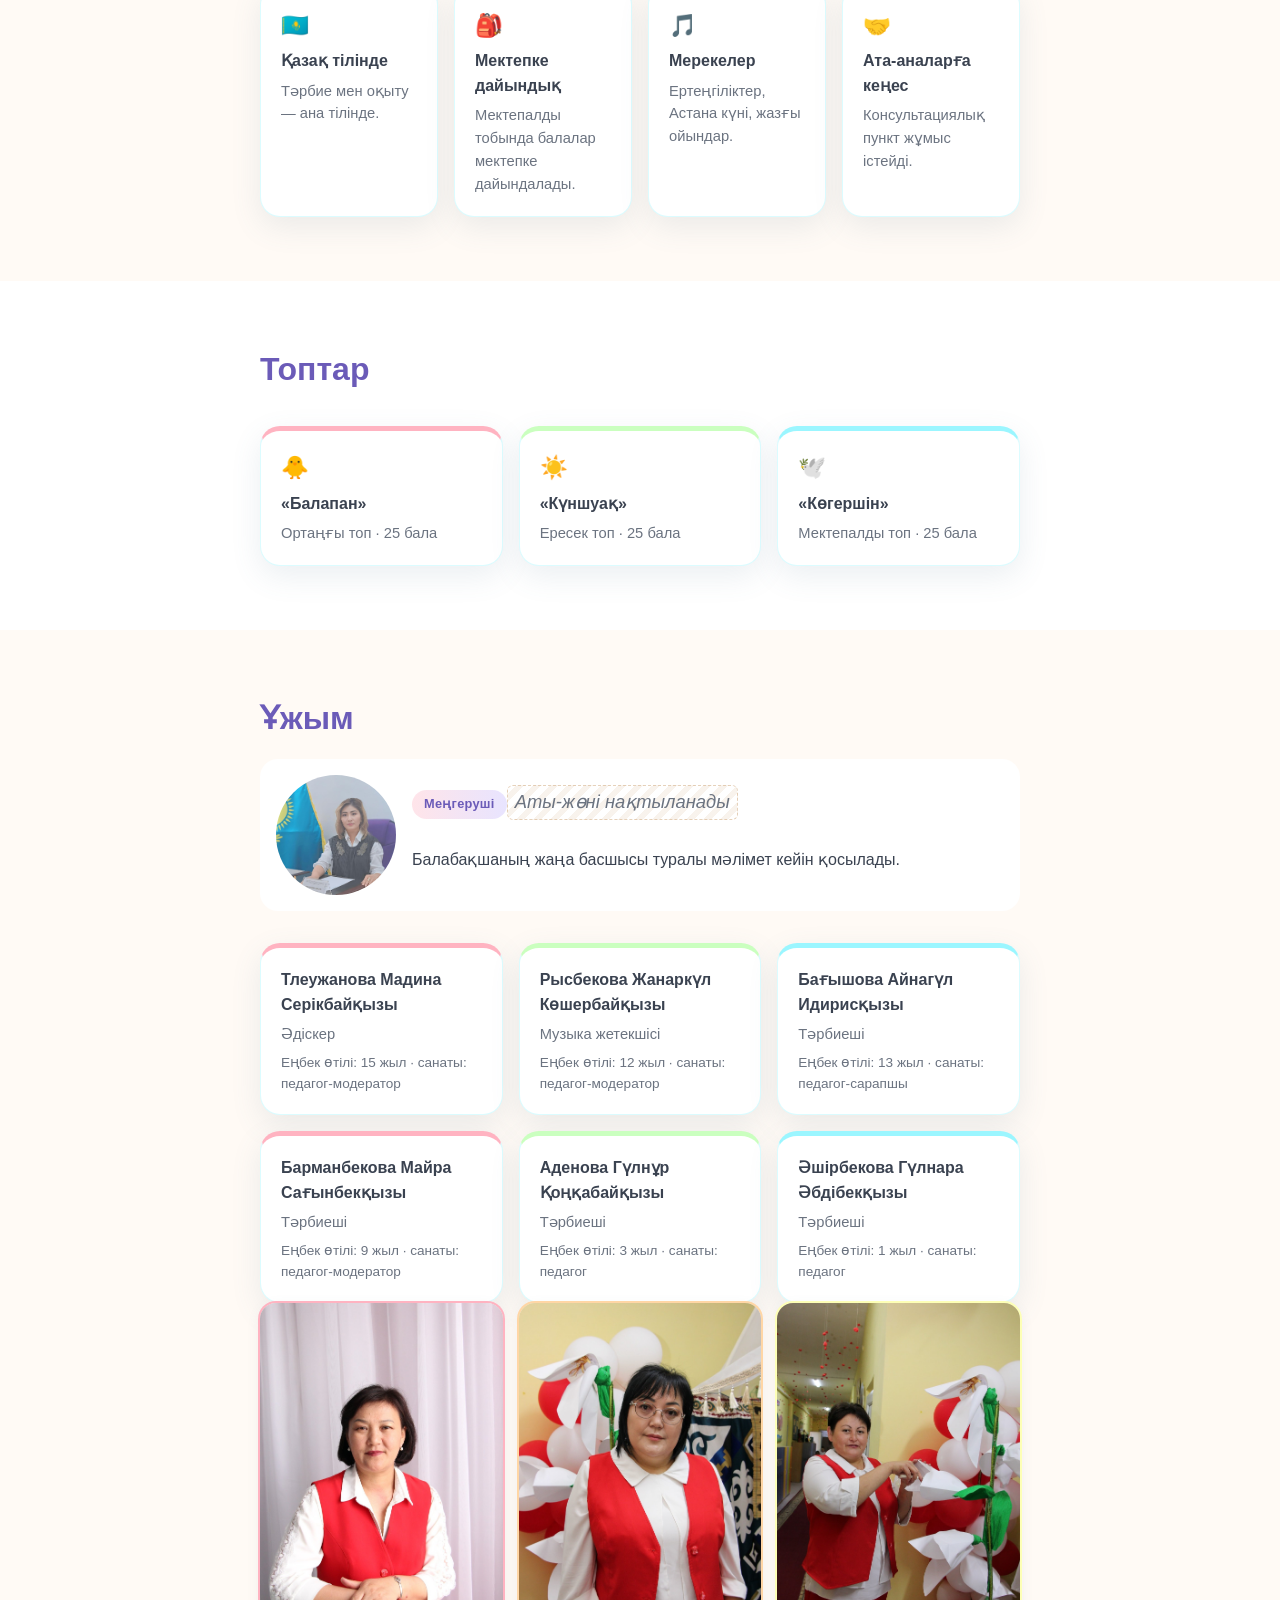
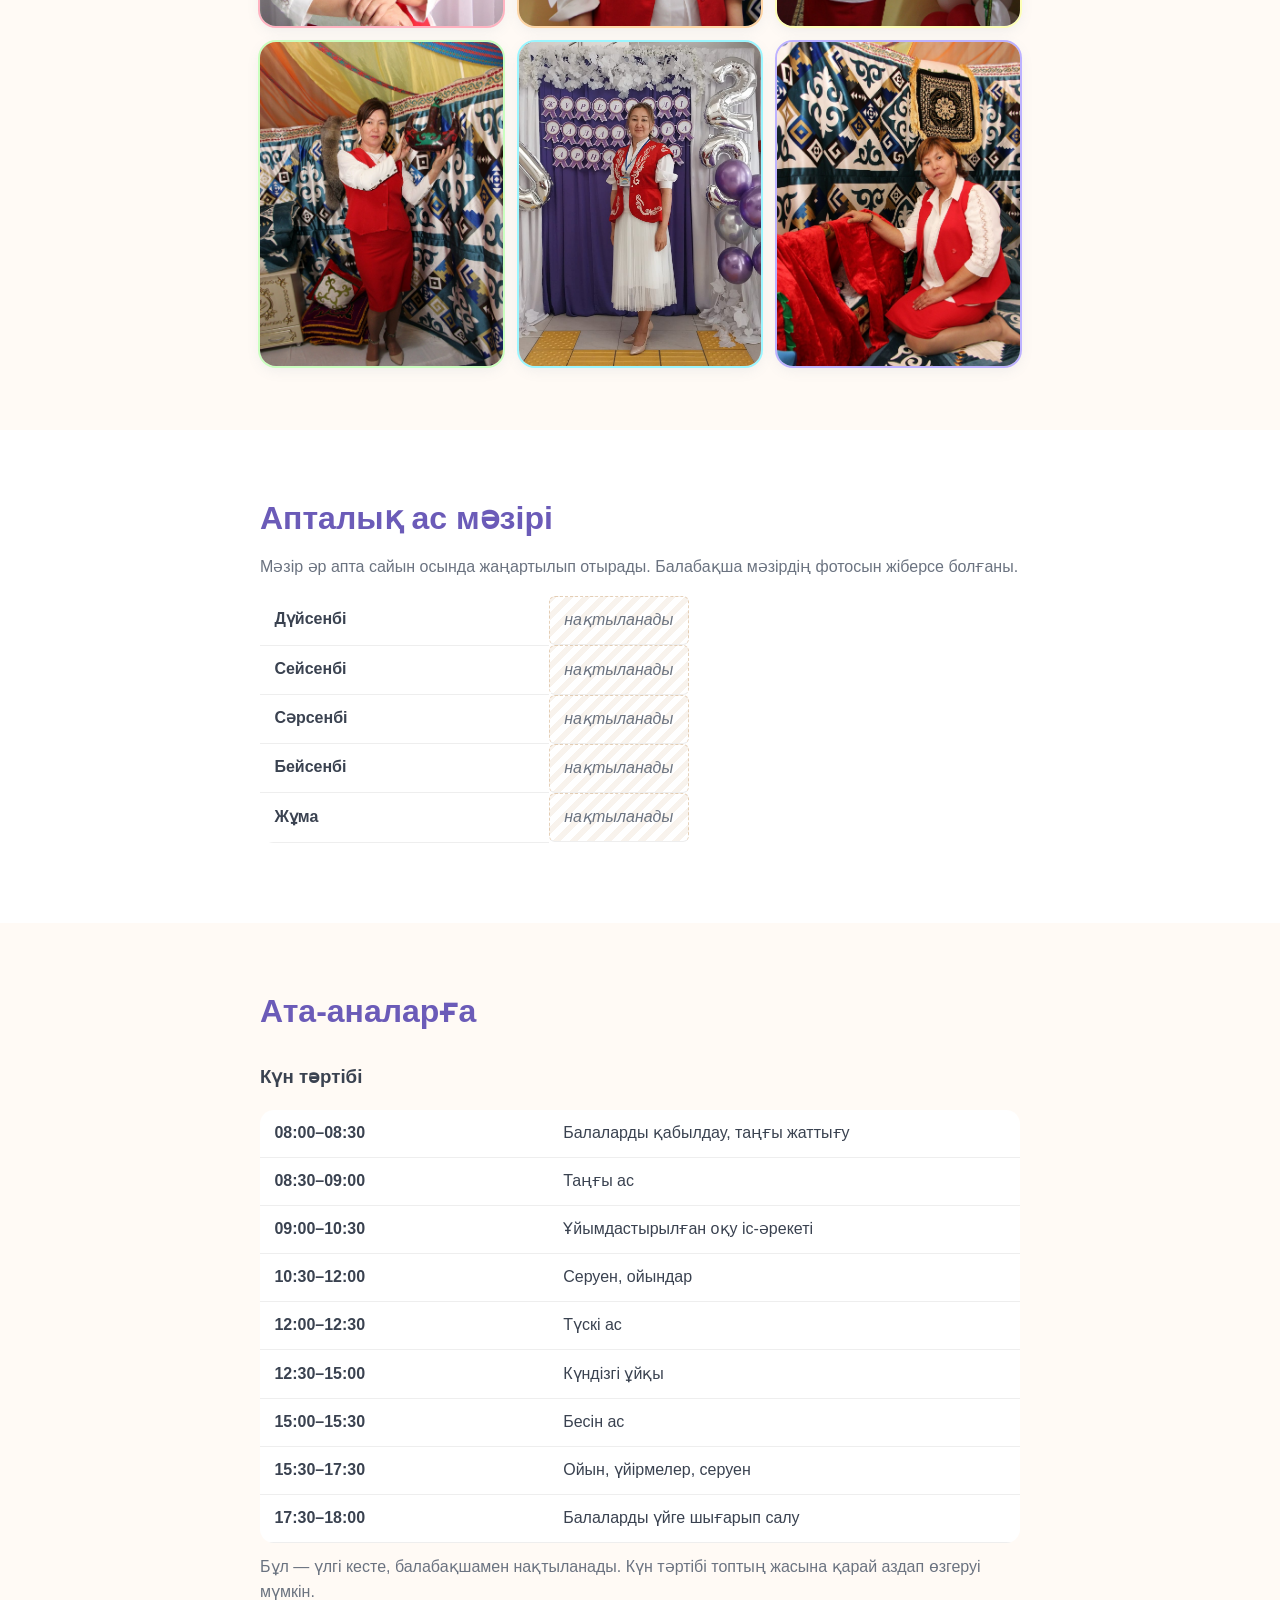
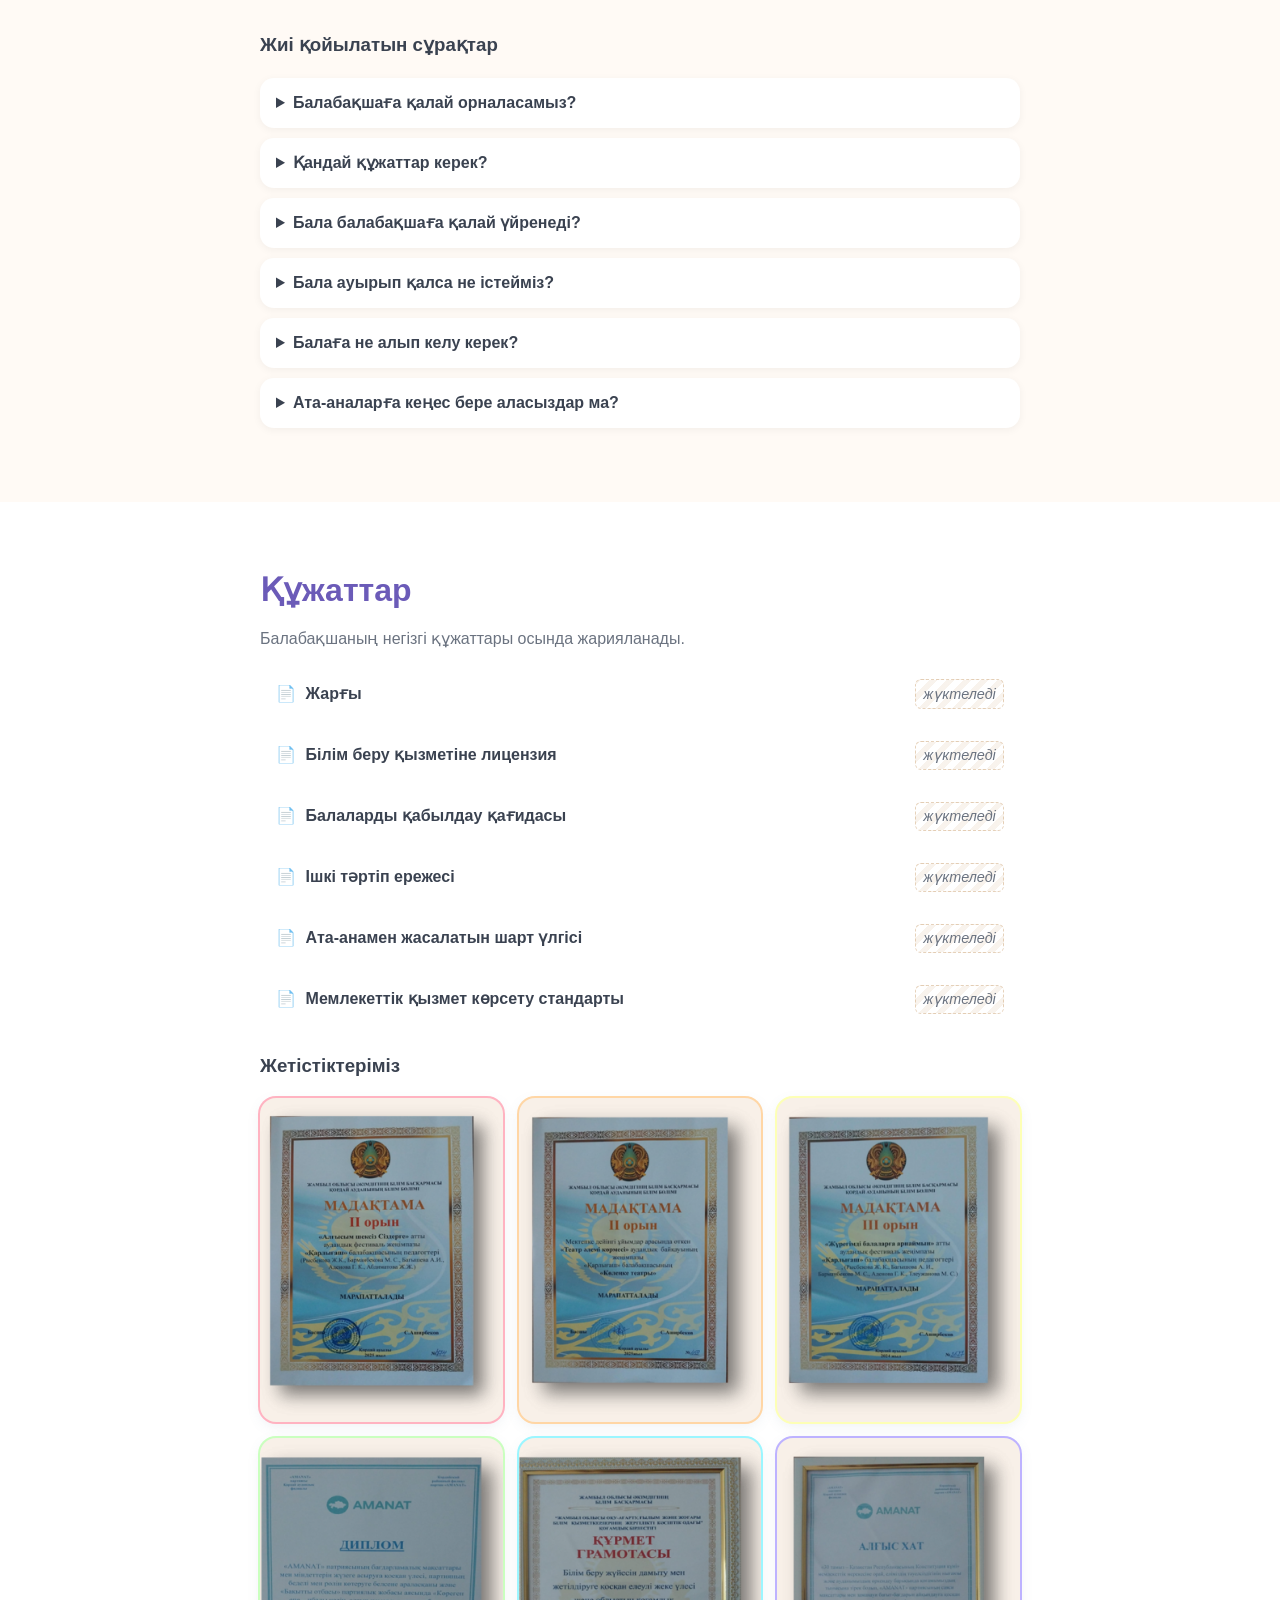
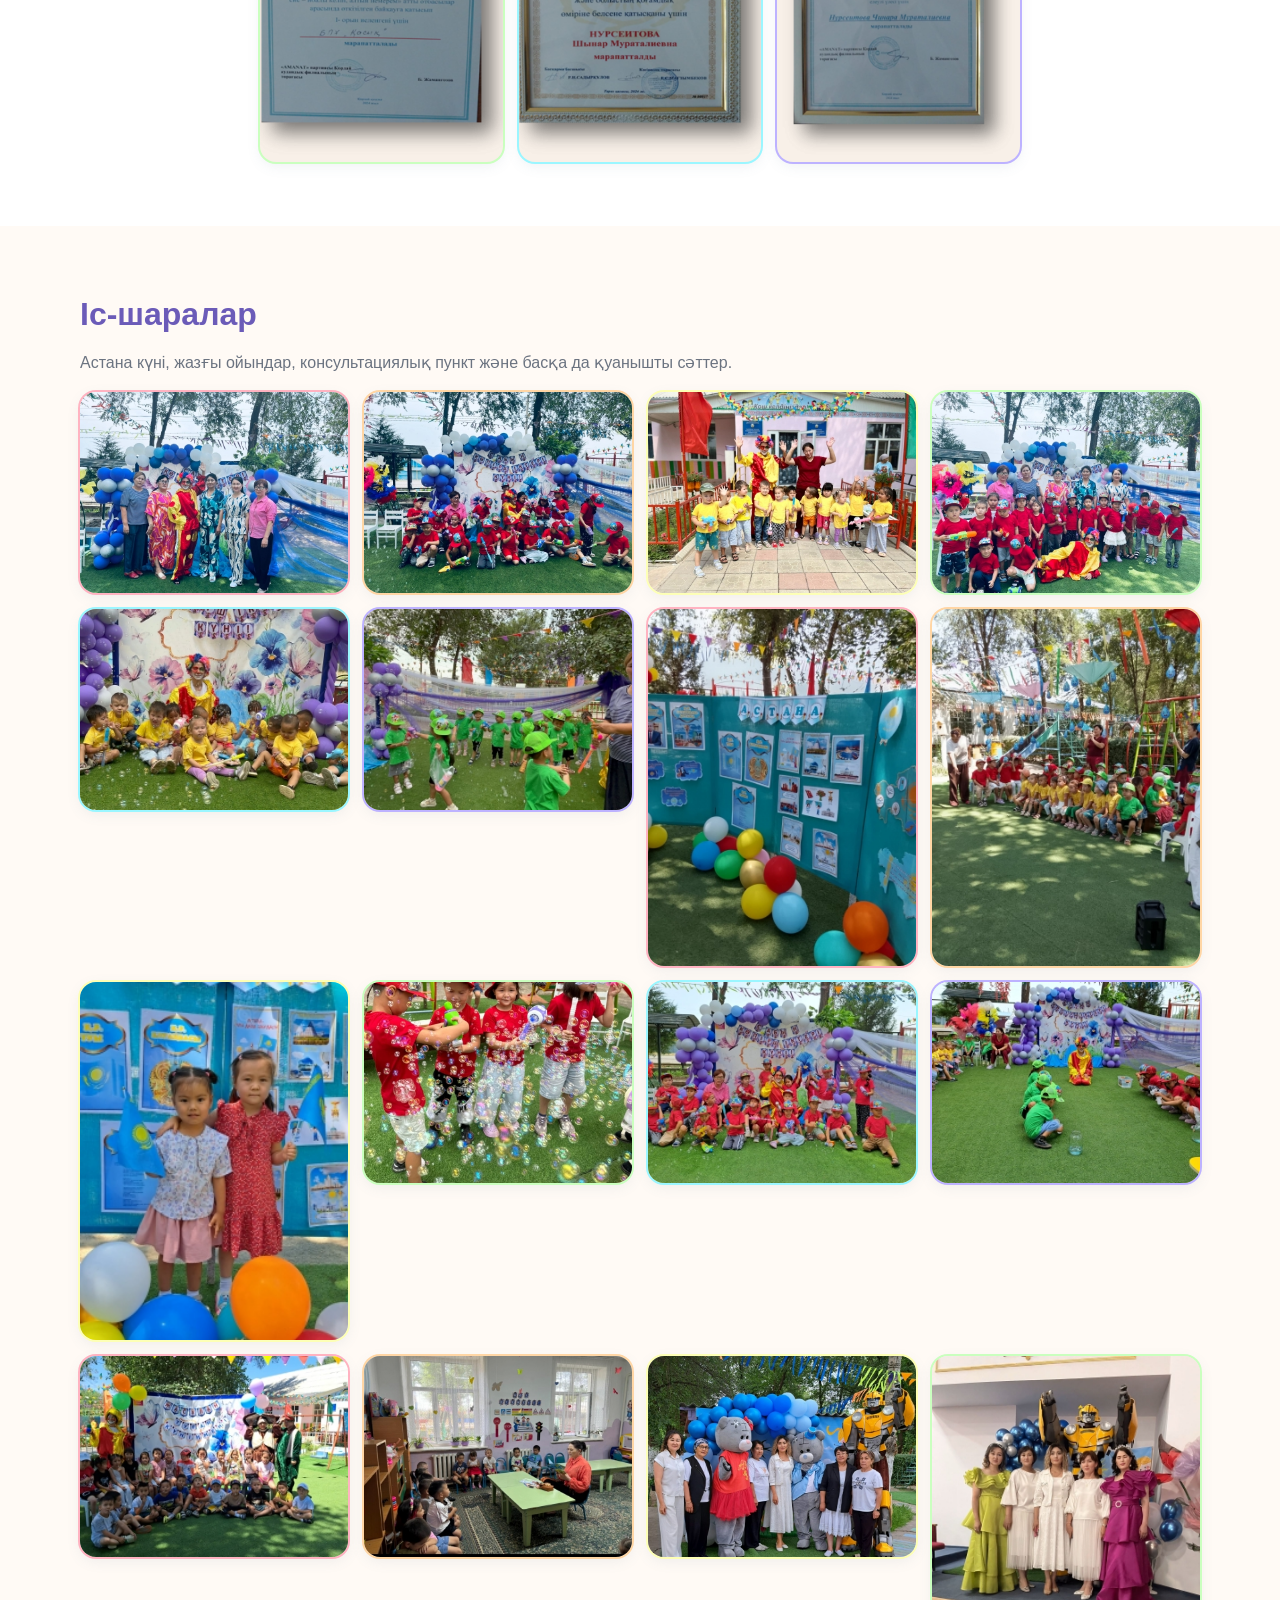
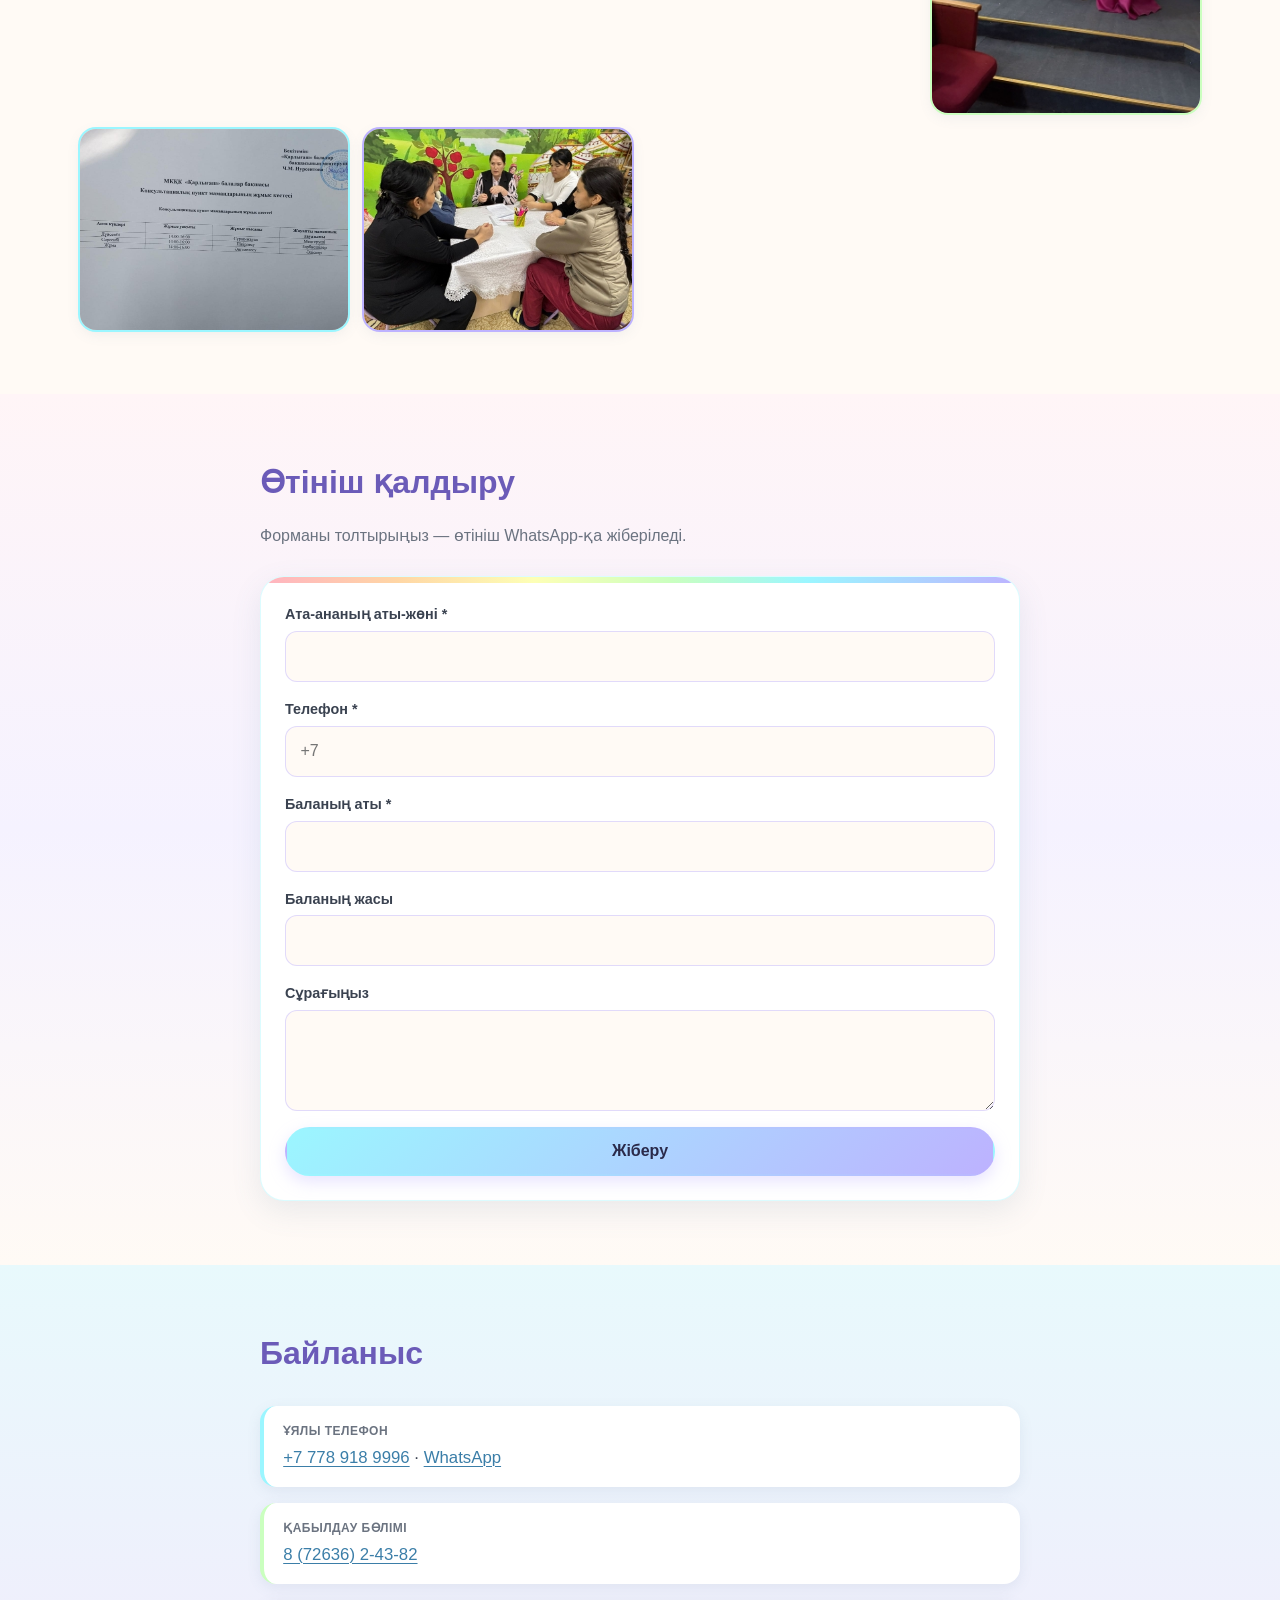
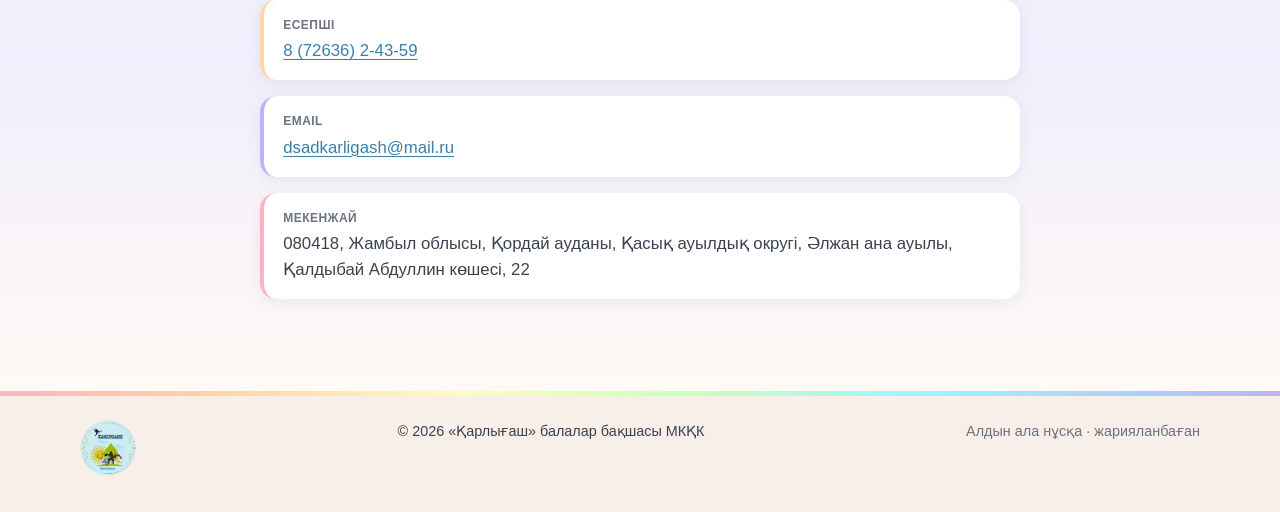
==== commit 9f02875d: "Add Қарлығаш logo, favicon, og:image; v=2" ====
--- a/index.html
+++ b/index.html
@@ -6,8 +6,12 @@
 <meta name="robots" content="noindex, nofollow" />
 <meta name="description" content="«Қарлығаш» балалар бақшасы — Әлжан ана ауылы, Қордай ауданы. / Детский сад «Карлыгаш», с. Алжан ана, Кордайский район." />
 <title>«Қарлығаш» балалар бақшасы</title>
-<link rel="stylesheet" href="css/styles.css?v=1" />
-<link rel="icon" href="data:image/svg+xml,%3Csvg xmlns='http://www.w3.org/2000/svg' viewBox='0 0 64 64'%3E%3Ccircle cx='32' cy='32' r='30' fill='%239bd0ff'/%3E%3Ctext x='32' y='42' text-anchor='middle' font-size='28' font-weight='700' fill='%23ffffff'%3E%D2%9A%3C/text%3E%3C/svg%3E" />
+<link rel="stylesheet" href="css/styles.css?v=2" />
+<link rel="icon" type="image/png" href="assets/favicon.png?v=2" />
+<link rel="apple-touch-icon" href="assets/apple-touch-icon.png?v=2" />
+<meta property="og:title" content="«Қарлығаш» балалар бақшасы" />
+<meta property="og:image" content="https://abk0186.github.io/qarlygash-preview/assets/og.jpg?v=2" />
+<meta property="og:type" content="website" />
 <script type="application/ld+json">{"@context": "https://schema.org", "@type": "Preschool", "name": "«Қарлығаш» балалар бақшасы", "telephone": "+77789189996", "email": "dsadkarligash@mail.ru", "address": {"@type": "PostalAddress", "streetAddress": "Қалдыбай Абдуллин көшесі, 22", "addressLocality": "Әлжан ана ауылы", "addressRegion": "Жамбыл облысы, Қордай ауданы", "postalCode": "080418", "addressCountry": "KZ"}}</script>
 </head>
 <body>
@@ -15,7 +19,7 @@
 <header class="site-header" id="top">
 <div class="rainbow-bar" aria-hidden="true"></div>
 <div class="container header-inner">
-<a class="logo" href="#top"><span class="logo-mark" aria-hidden="true">Қ</span><span class="logo-text"><strong data-i18n="brand">«Қарлығаш»</strong><small data-i18n="brandSub">балалар бақшасы</small></span></a>
+<a class="logo" href="#top"><img class="logo-img" src="assets/logo.png?v=2" alt="" width="48" height="48" /><span class="logo-text"><strong data-i18n="brand">«Қарлығаш»</strong><small data-i18n="brandSub">балалар бақшасы</small></span></a>
 <nav class="nav" id="nav" aria-label="Main"><a href="#about" data-i18n="navAbout">Біз туралы</a><a href="#groups" data-i18n="navGroups">Топтар</a><a href="#team" data-i18n="navTeam">Ұжым</a><a href="#menu" data-i18n="navMenu">Ас мәзірі</a><a href="#parents" data-i18n="navParents">Ата-аналарға</a><a href="#docs" data-i18n="navDocs">Құжаттар</a><a href="#events" data-i18n="navEvents">Іс-шаралар</a><a href="#apply" data-i18n="navApply">Өтініш</a><a href="#contacts" data-i18n="navContacts">Байланыс</a></nav>
 <div class="header-actions">
 <button type="button" class="a11y-btn" id="a11yBtn" aria-pressed="false" title="Көру қабілеті нашар адамдарға"><span aria-hidden="true">👁</span></button>
@@ -25,6 +29,7 @@
 <main id="main">
 <section class="hero" id="hero"><div class="hero-bg" aria-hidden="true"><span class="dot d1"></span><span class="dot d2"></span><span class="dot d3"></span><span class="dot d4"></span><span class="dot d5"></span><span class="dot d6"></span></div>
 <div class="container hero-inner">
+<img class="hero-logo" src="assets/logo.png?v=2" alt="«Қарлығаш» логотипі" width="140" height="140" />
 <p class="eyebrow" data-i18n="heroEyebrow">Қош келдіңіздер!</p>
 <h1 data-i18n="heroTitle">«Қарлығаш» балалар бақшасы</h1>
 <p class="lead" data-i18n="heroLead">Әлжан ана ауылындағы мемлекеттік балабақша. 2007 жылдан бері балаларды мейіріммен тәрбиелеп, мектепке дайындап келеміз.</p>
@@ -113,10 +118,10 @@
 <div><dt data-i18n="labelAddress">Мекенжай</dt><dd data-i18n="address">080418, Жамбыл облысы, Қордай ауданы, Қасық ауылдық округі, Әлжан ана ауылы, Қалдыбай Абдуллин көшесі, 22</dd></div>
 </dl></div></section>
 </main>
-<footer class="site-footer"><div class="rainbow-bar" aria-hidden="true"></div><div class="container footer-inner">
+<footer class="site-footer"><div class="rainbow-bar" aria-hidden="true"></div><div class="container footer-inner"><img class="footer-logo" src="assets/logo.png?v=2" alt="" width="56" height="56" />
 <p>© <span id="year"></span> <span data-i18n="brandFull">«Қарлығаш» балалар бақшасы МКҚК</span></p>
 <p class="muted" data-i18n="footerDraft">Алдын ала нұсқа · жарияланбаған</p></div></footer>
 <div class="lightbox" id="lightbox" hidden role="dialog" aria-modal="true"><button type="button" class="lightbox-close" id="lightboxClose">×</button><p class="lightbox-count" id="lightboxCount">1/1</p><button type="button" class="lightbox-nav prev" id="lightboxPrev">‹</button><div class="lightbox-viewport" id="lightboxViewport"><div class="lightbox-track" id="lightboxTrack"><div class="lightbox-slide"><img alt="" draggable="false" /></div><div class="lightbox-slide"><img alt="" draggable="false" /></div><div class="lightbox-slide"><img alt="" draggable="false" /></div></div></div><button type="button" class="lightbox-nav next" id="lightboxNext">›</button></div>
-<script src="js/i18n.js?v=1"></script>
-<script src="js/main.js?v=1"></script>
+<script src="js/i18n.js?v=2"></script>
+<script src="js/main.js?v=2"></script>
 </body></html>
--- a/css/styles.css
+++ b/css/styles.css
@@ -738,3 +738,7 @@
 body.a11y .btn{background:#000!important;color:#fff!important}
 body.a11y img{filter:grayscale(1)}
 h3{margin-top:1.6rem}
+.logo-img{width:48px;height:48px;border-radius:50%;box-shadow:0 3px 10px rgba(80,140,200,.3)}
+.hero-logo{width:140px;height:140px;border-radius:50%;display:block;margin-bottom:1rem;box-shadow:0 6px 20px rgba(80,140,200,.3)}
+.footer-logo{width:56px;height:56px;border-radius:50%}
+@media(max-width:600px){.hero-logo{width:110px;height:110px}}
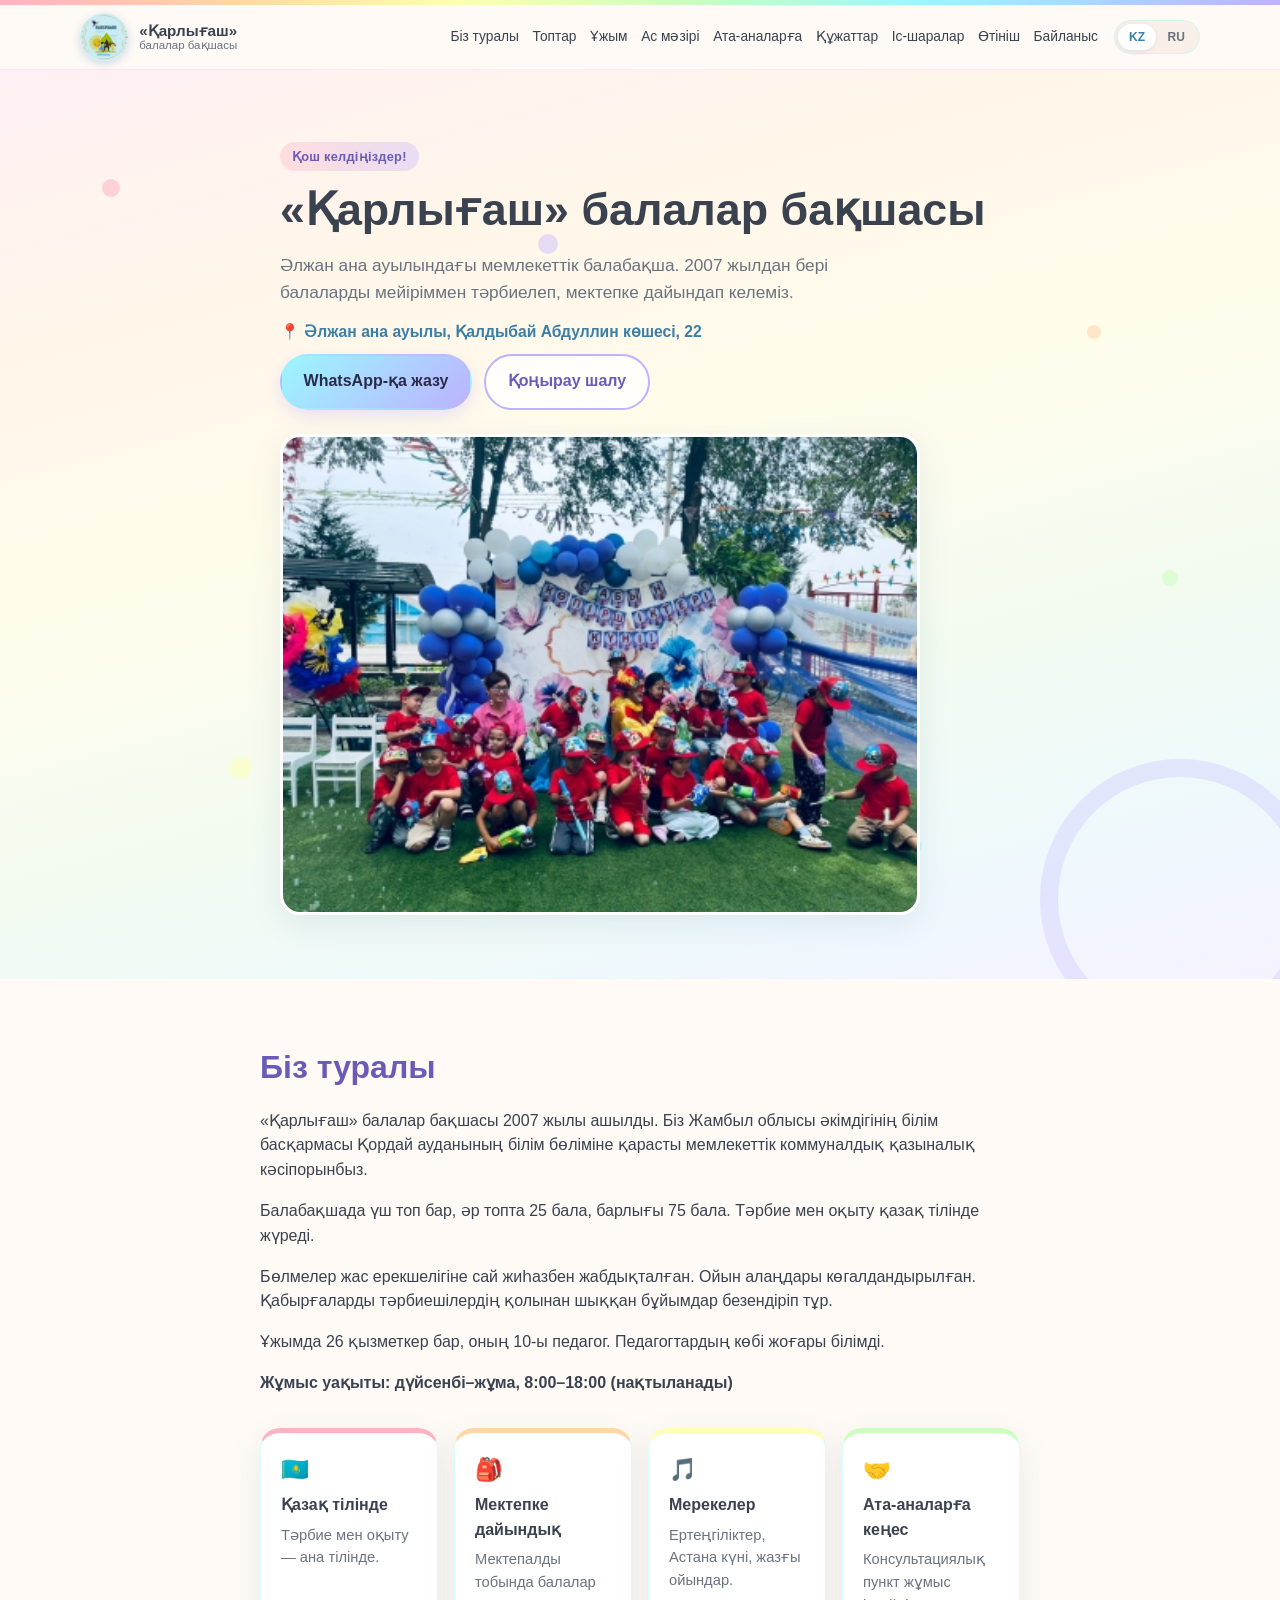
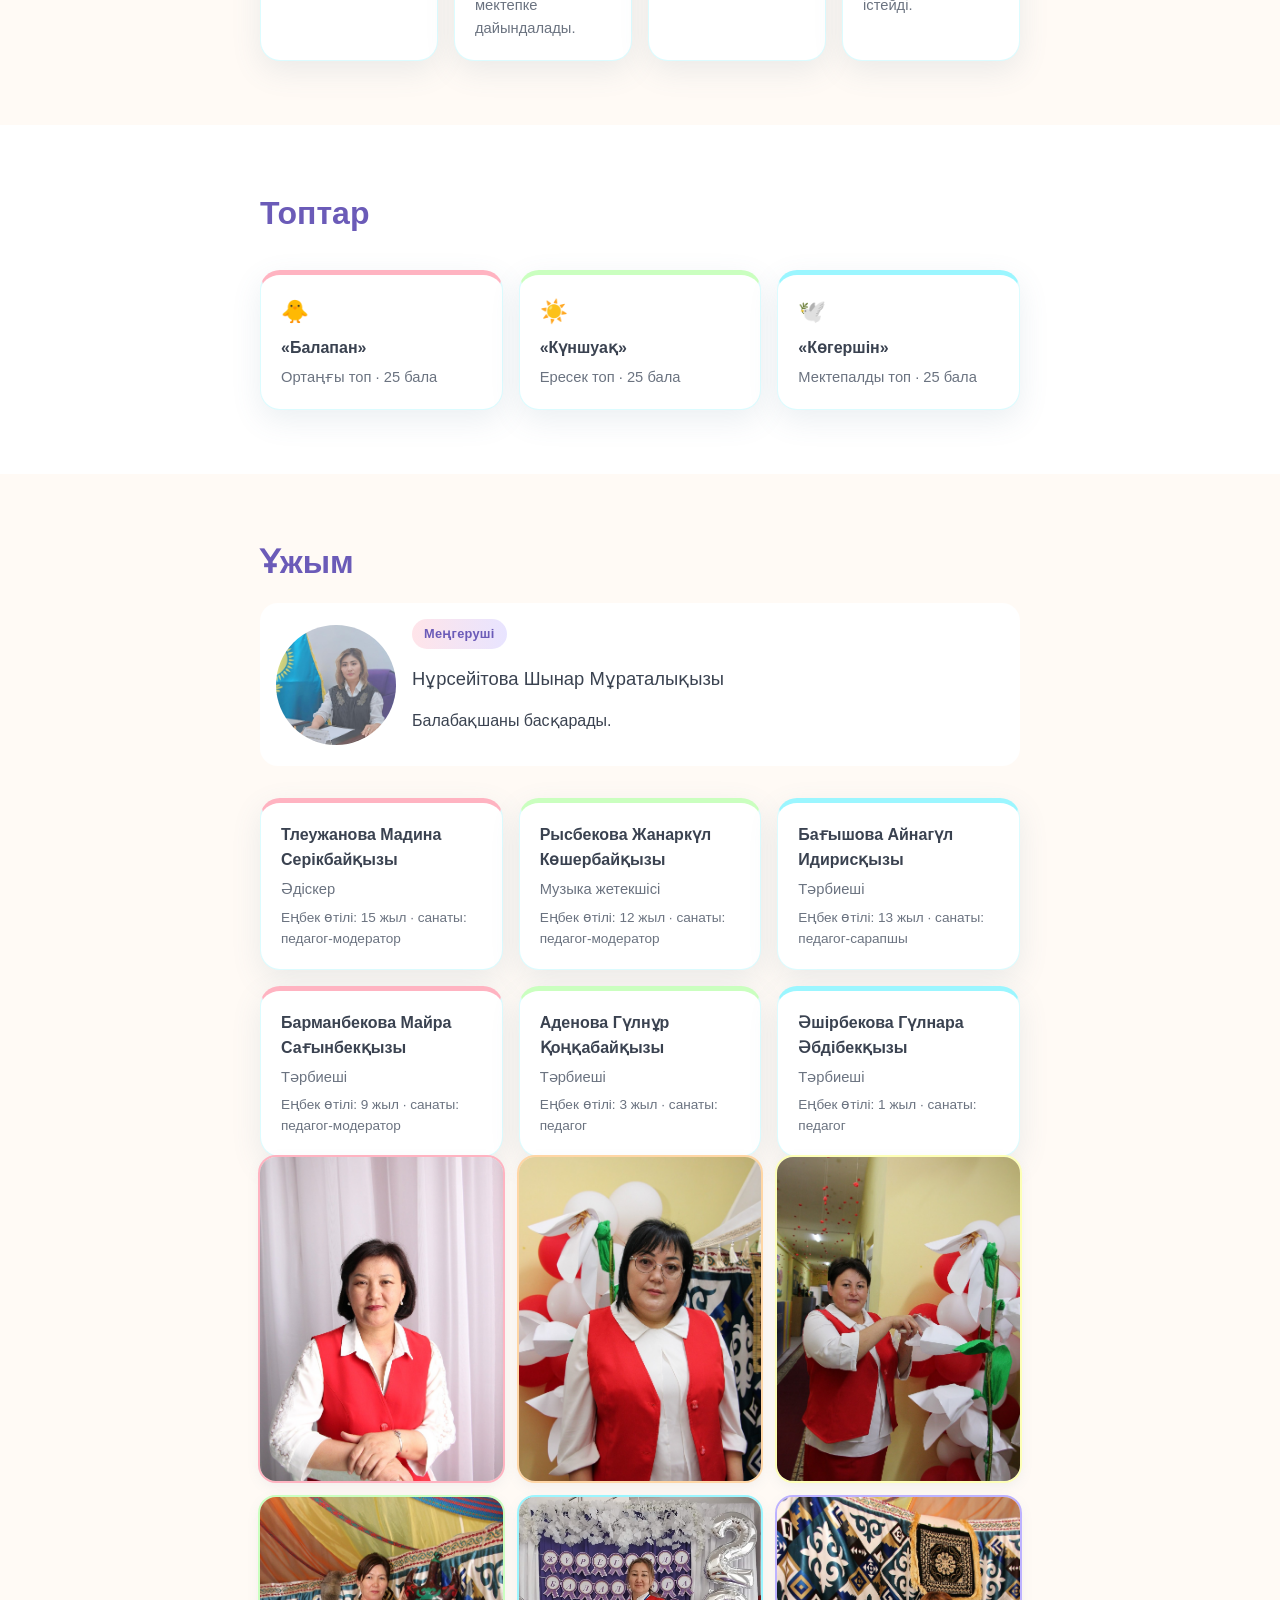
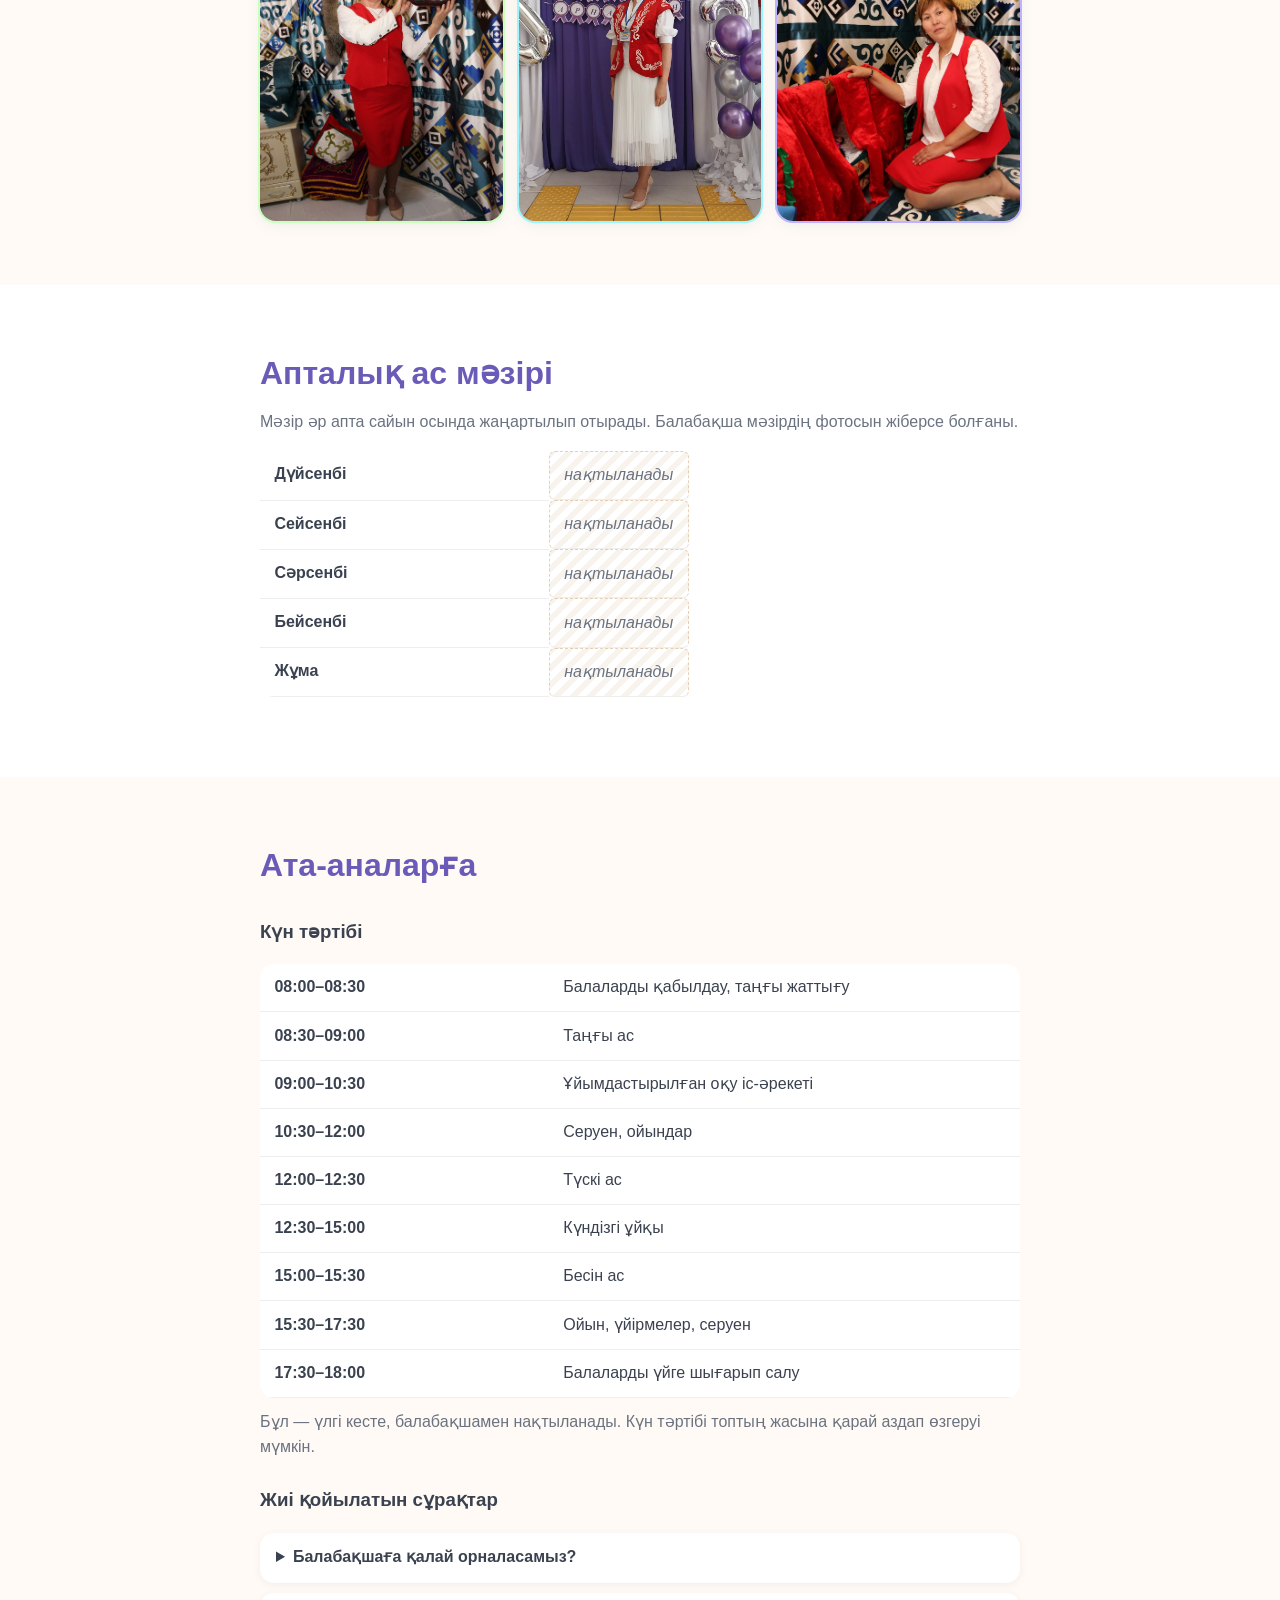
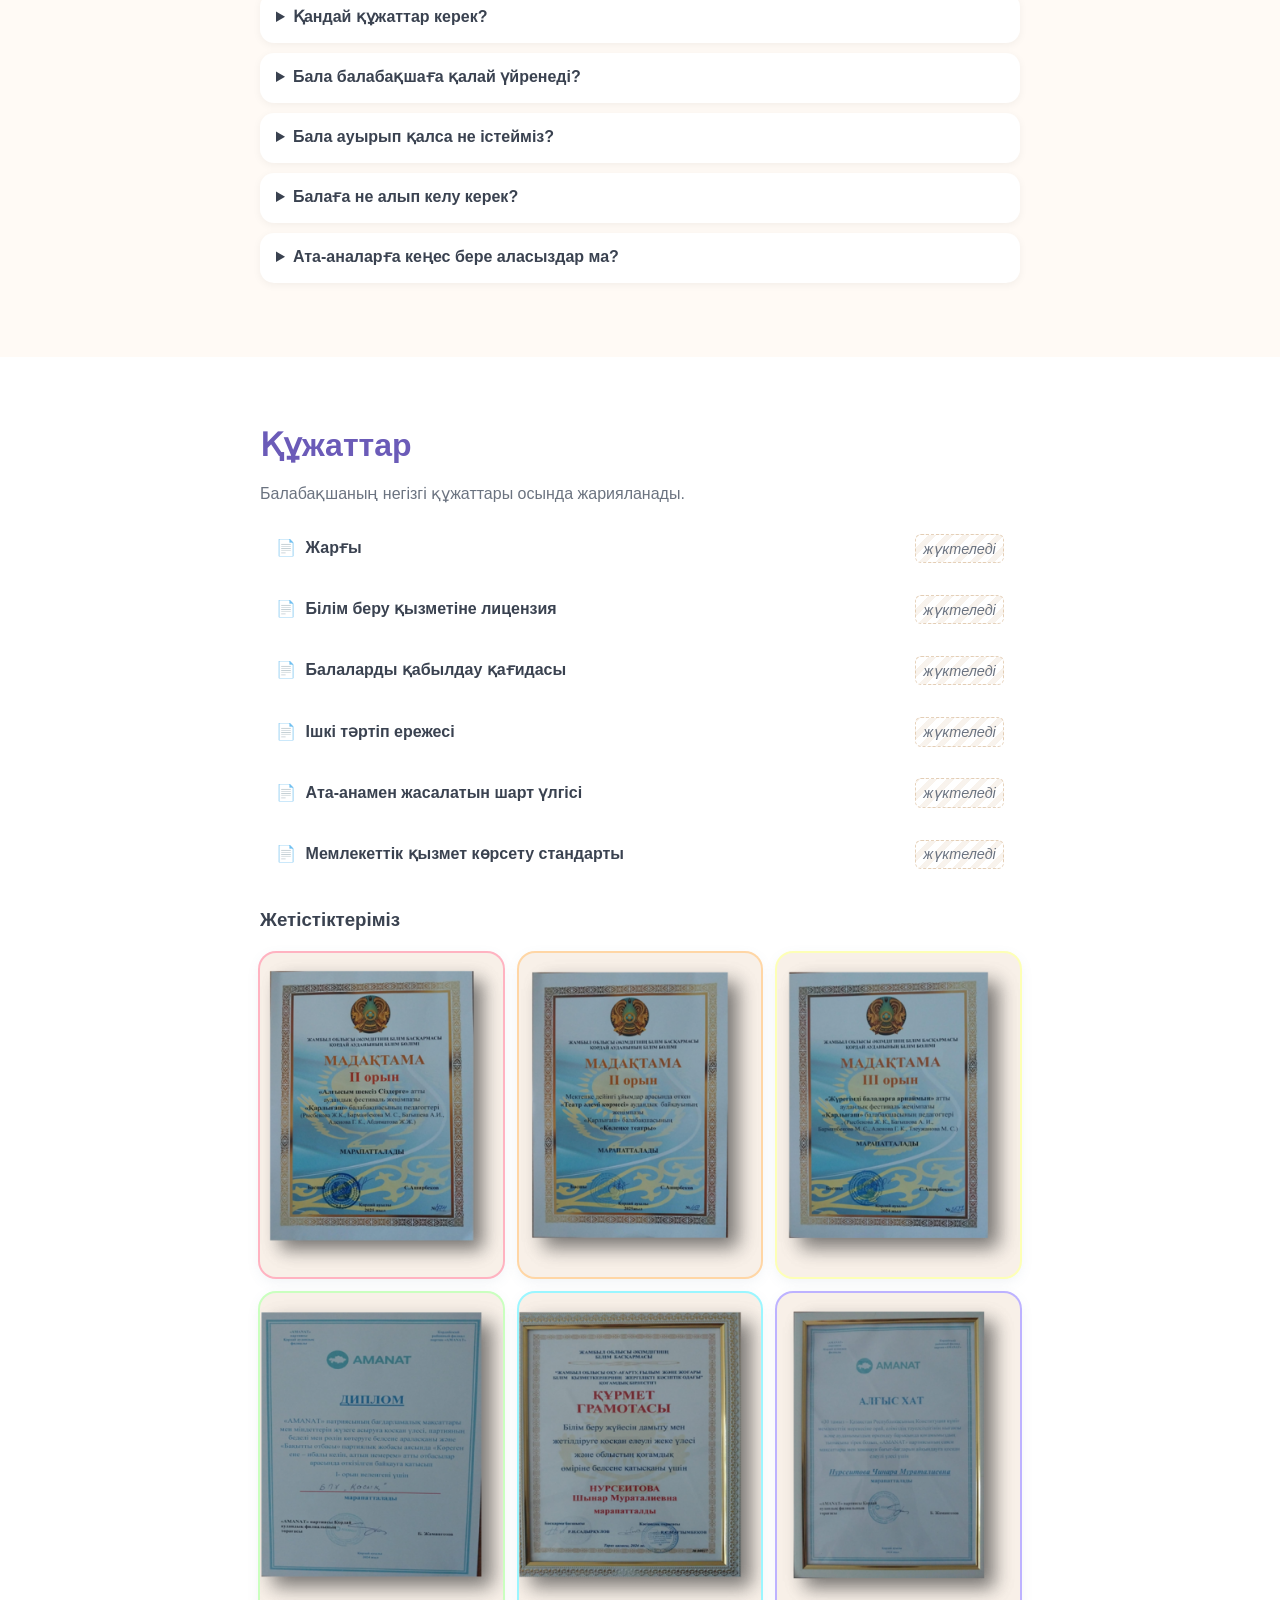
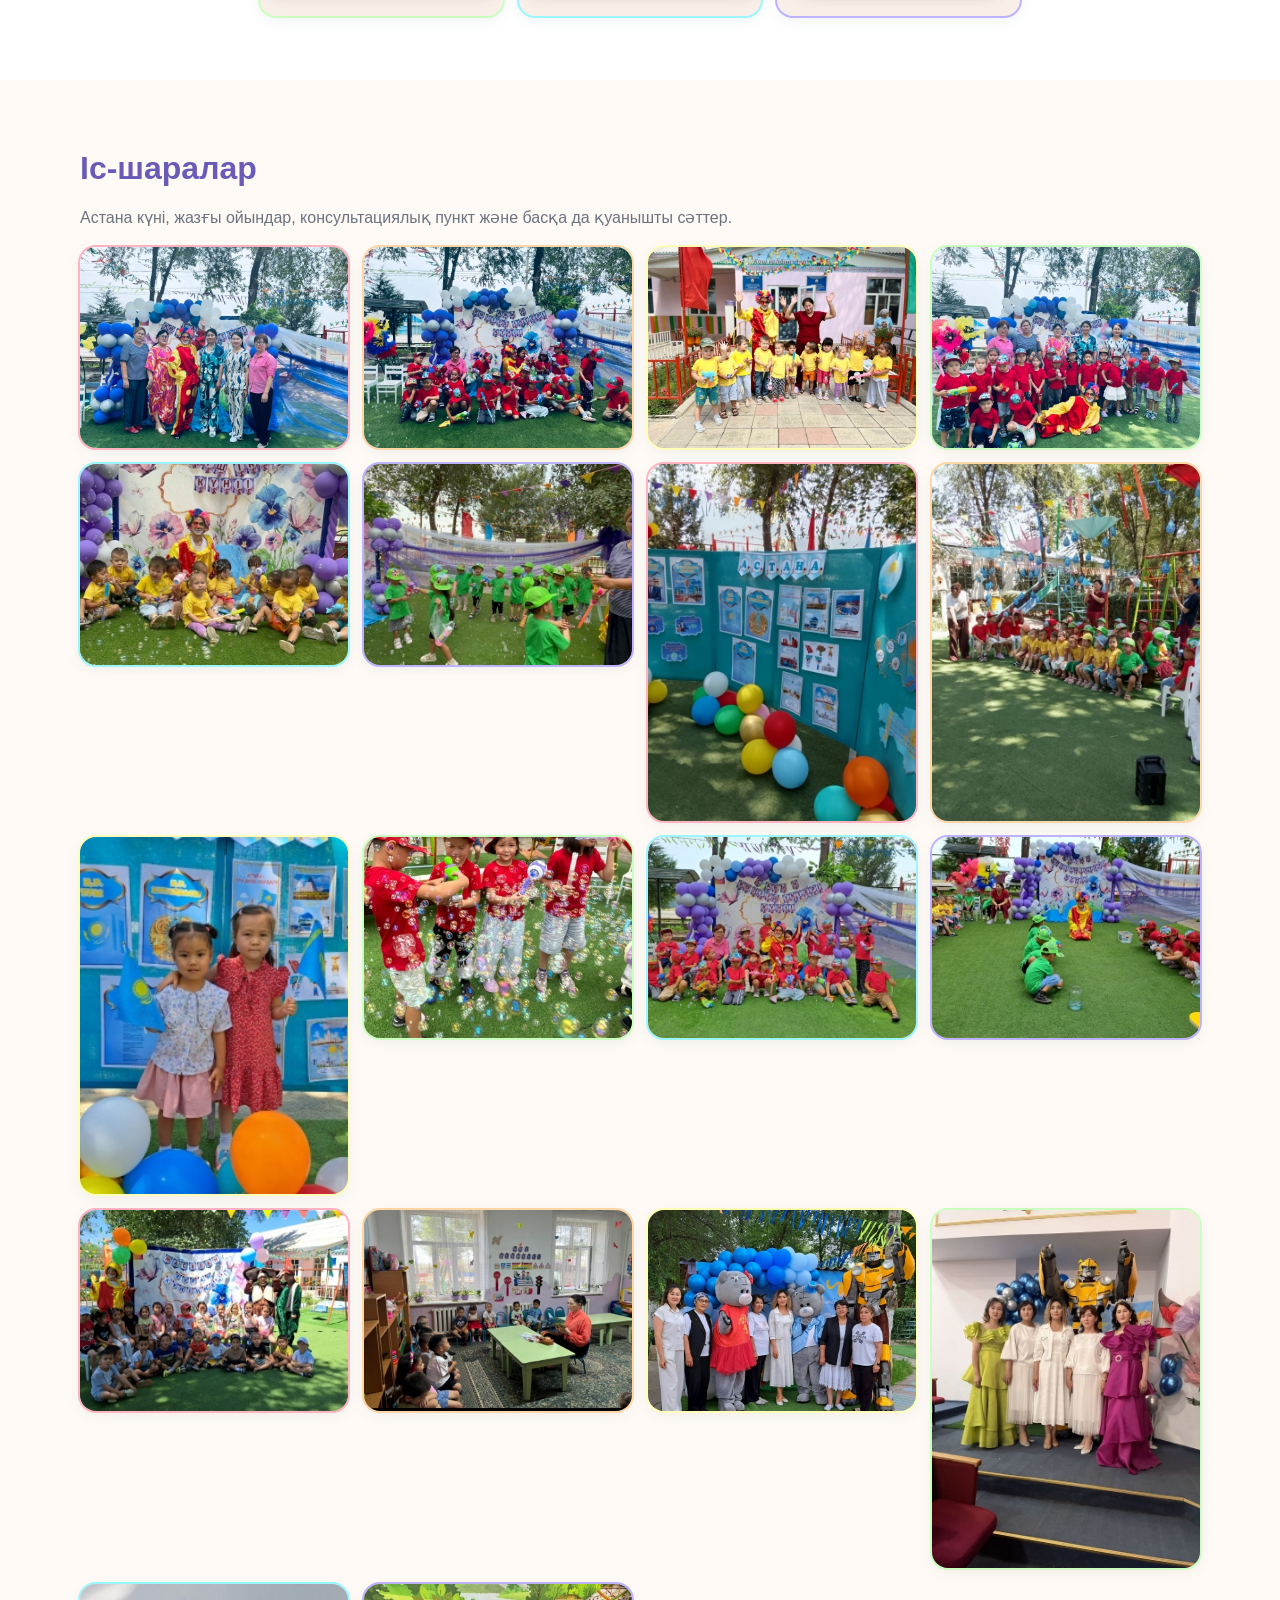
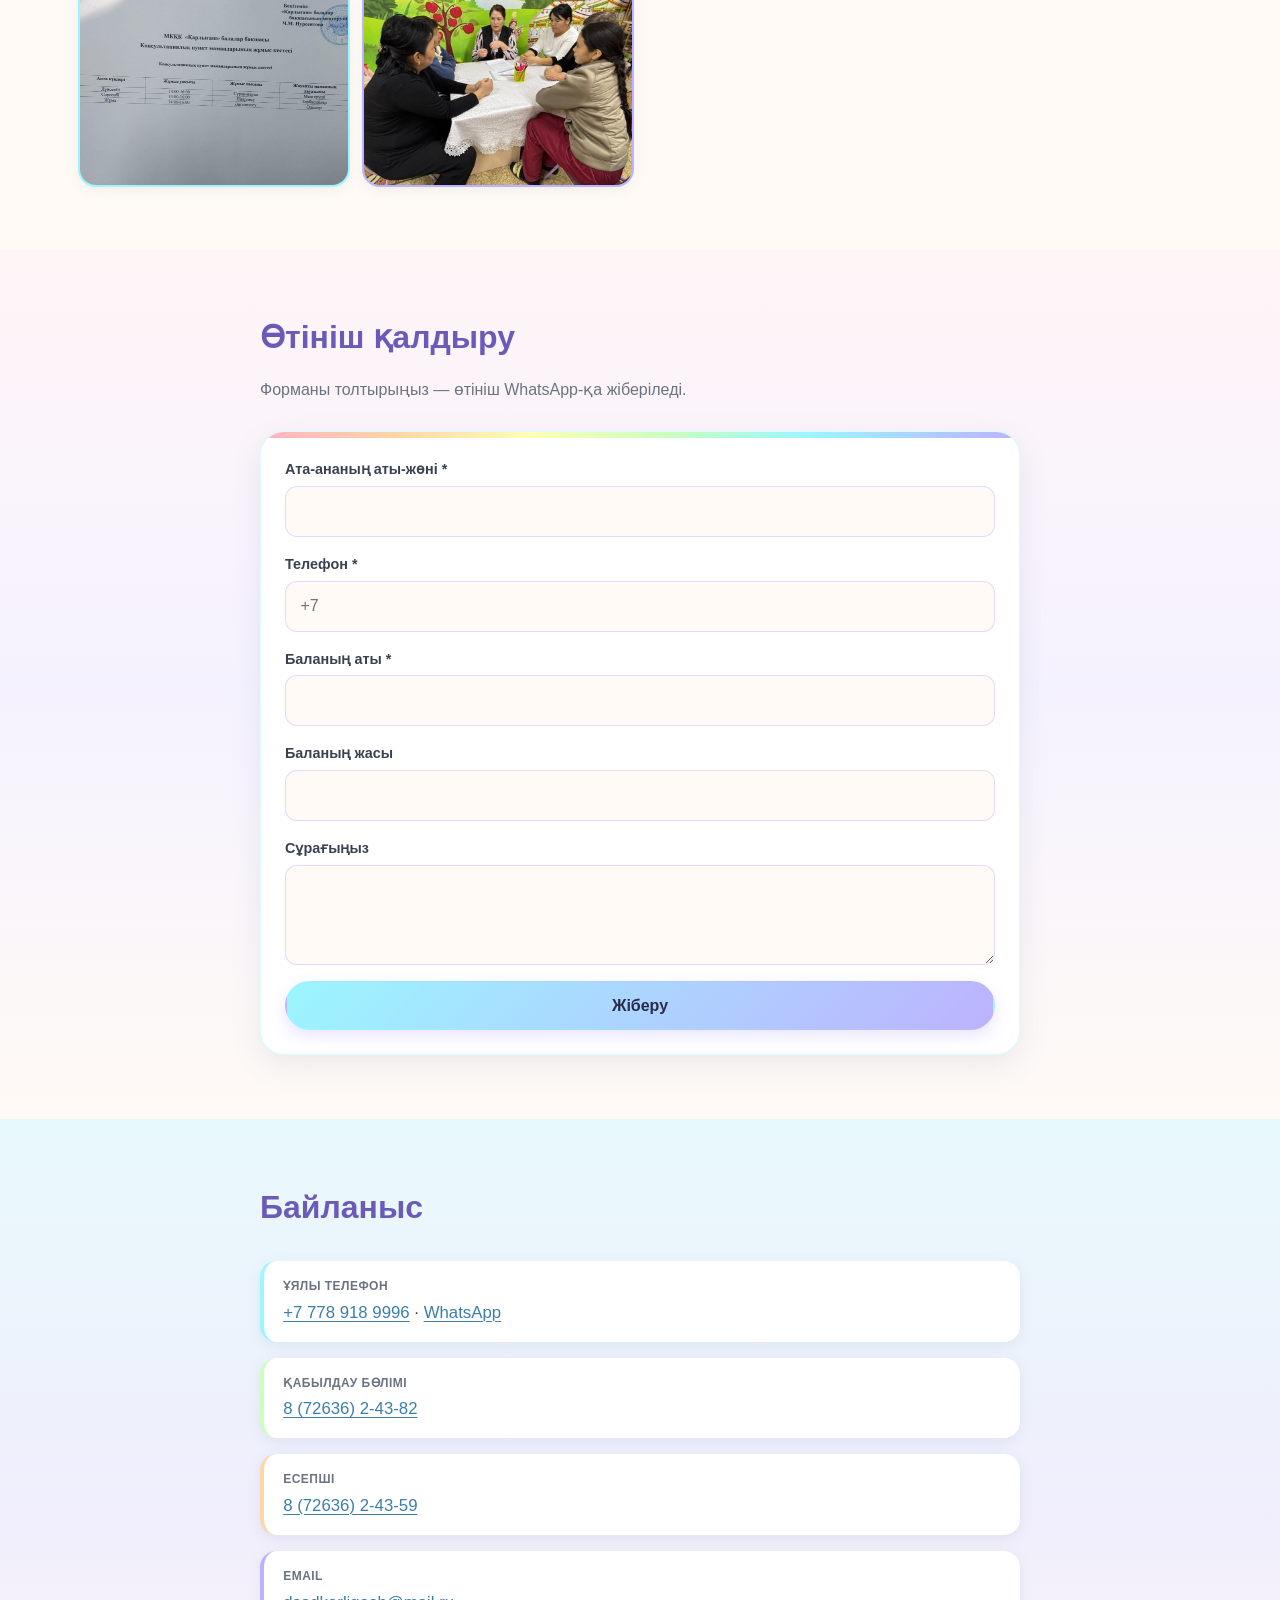
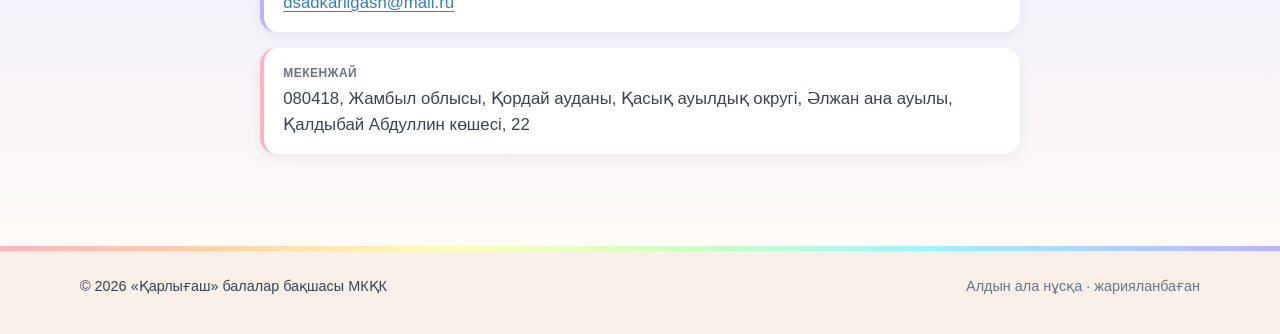
==== commit eabaa176: "Logo only in header, remove a11y button, head name; v=3" ====
--- a/index.html
+++ b/index.html
@@ -6,11 +6,11 @@
 <meta name="robots" content="noindex, nofollow" />
 <meta name="description" content="«Қарлығаш» балалар бақшасы — Әлжан ана ауылы, Қордай ауданы. / Детский сад «Карлыгаш», с. Алжан ана, Кордайский район." />
 <title>«Қарлығаш» балалар бақшасы</title>
-<link rel="stylesheet" href="css/styles.css?v=2" />
-<link rel="icon" type="image/png" href="assets/favicon.png?v=2" />
-<link rel="apple-touch-icon" href="assets/apple-touch-icon.png?v=2" />
+<link rel="stylesheet" href="css/styles.css?v=3" />
+<link rel="icon" type="image/png" href="assets/favicon.png?v=3" />
+<link rel="apple-touch-icon" href="assets/apple-touch-icon.png?v=3" />
 <meta property="og:title" content="«Қарлығаш» балалар бақшасы" />
-<meta property="og:image" content="https://abk0186.github.io/qarlygash-preview/assets/og.jpg?v=2" />
+<meta property="og:image" content="https://abk0186.github.io/qarlygash-preview/assets/og.jpg?v=3" />
 <meta property="og:type" content="website" />
 <script type="application/ld+json">{"@context": "https://schema.org", "@type": "Preschool", "name": "«Қарлығаш» балалар бақшасы", "telephone": "+77789189996", "email": "dsadkarligash@mail.ru", "address": {"@type": "PostalAddress", "streetAddress": "Қалдыбай Абдуллин көшесі, 22", "addressLocality": "Әлжан ана ауылы", "addressRegion": "Жамбыл облысы, Қордай ауданы", "postalCode": "080418", "addressCountry": "KZ"}}</script>
 </head>
@@ -19,17 +19,15 @@
 <header class="site-header" id="top">
 <div class="rainbow-bar" aria-hidden="true"></div>
 <div class="container header-inner">
-<a class="logo" href="#top"><img class="logo-img" src="assets/logo.png?v=2" alt="" width="48" height="48" /><span class="logo-text"><strong data-i18n="brand">«Қарлығаш»</strong><small data-i18n="brandSub">балалар бақшасы</small></span></a>
+<a class="logo" href="#top"><img class="logo-img" src="assets/logo.png?v=3" alt="" width="48" height="48" /><span class="logo-text"><strong data-i18n="brand">«Қарлығаш»</strong><small data-i18n="brandSub">балалар бақшасы</small></span></a>
 <nav class="nav" id="nav" aria-label="Main"><a href="#about" data-i18n="navAbout">Біз туралы</a><a href="#groups" data-i18n="navGroups">Топтар</a><a href="#team" data-i18n="navTeam">Ұжым</a><a href="#menu" data-i18n="navMenu">Ас мәзірі</a><a href="#parents" data-i18n="navParents">Ата-аналарға</a><a href="#docs" data-i18n="navDocs">Құжаттар</a><a href="#events" data-i18n="navEvents">Іс-шаралар</a><a href="#apply" data-i18n="navApply">Өтініш</a><a href="#contacts" data-i18n="navContacts">Байланыс</a></nav>
 <div class="header-actions">
-<button type="button" class="a11y-btn" id="a11yBtn" aria-pressed="false" title="Көру қабілеті нашар адамдарға"><span aria-hidden="true">👁</span></button>
 <div class="lang-switch" role="group" aria-label="Language"><button type="button" class="lang-btn is-active" data-lang="kk" aria-pressed="true">KZ</button><button type="button" class="lang-btn" data-lang="ru" aria-pressed="false">RU</button></div>
 <button type="button" class="nav-toggle" id="navToggle" aria-expanded="false" aria-controls="nav"><span></span><span></span><span></span></button>
 </div></div></header>
 <main id="main">
 <section class="hero" id="hero"><div class="hero-bg" aria-hidden="true"><span class="dot d1"></span><span class="dot d2"></span><span class="dot d3"></span><span class="dot d4"></span><span class="dot d5"></span><span class="dot d6"></span></div>
 <div class="container hero-inner">
-<img class="hero-logo" src="assets/logo.png?v=2" alt="«Қарлығаш» логотипі" width="140" height="140" />
 <p class="eyebrow" data-i18n="heroEyebrow">Қош келдіңіздер!</p>
 <h1 data-i18n="heroTitle">«Қарлығаш» балалар бақшасы</h1>
 <p class="lead" data-i18n="heroLead">Әлжан ана ауылындағы мемлекеттік балабақша. 2007 жылдан бері балаларды мейіріммен тәрбиелеп, мектепке дайындап келеміз.</p>
@@ -62,7 +60,7 @@
 
 <section class="section" id="team"><div class="container narrow">
 <h2 data-i18n="teamTitle">Ұжым</h2>
-<div class="head-card"><img src="assets/team/head.jpg" alt="" data-i18n-alt="headAlt" loading="lazy"><div><p class="eyebrow" data-i18n="headRole">Меңгеруші</p><p class="head-name placeholder" data-i18n="headName">Аты-жөні нақтыланады</p><p data-i18n="headNote">Балабақшаның жаңа басшысы туралы мәлімет кейін қосылады.</p></div></div>
+<div class="head-card"><img src="assets/team/head.jpg" alt="" data-i18n-alt="headAlt" loading="lazy"><div><p class="eyebrow" data-i18n="headRole">Меңгеруші</p><p class="head-name" data-i18n="headName">Нұрсейітова Шынар Мұраталықызы</p><p data-i18n="headNote">Балабақшаны басқарады.</p></div></div>
 <ul class="soft-cards team-list" role="list"><li><strong data-i18n="tm0n">Тлеужанова Мадина Серікбайқызы</strong><span data-i18n="tm0r">Әдіскер</span><span data-i18n="tm0e">Еңбек өтілі: 15 жыл · санаты: педагог-модератор</span></li><li><strong data-i18n="tm1n">Рысбекова Жанаркүл Көшербайқызы</strong><span data-i18n="tm1r">Музыка жетекшісі</span><span data-i18n="tm1e">Еңбек өтілі: 12 жыл · санаты: педагог-модератор</span></li><li><strong data-i18n="tm2n">Бағышова Айнагүл Идирисқызы</strong><span data-i18n="tm2r">Тәрбиеші</span><span data-i18n="tm2e">Еңбек өтілі: 13 жыл · санаты: педагог-сарапшы</span></li><li><strong data-i18n="tm3n">Барманбекова Майра Сағынбекқызы</strong><span data-i18n="tm3r">Тәрбиеші</span><span data-i18n="tm3e">Еңбек өтілі: 9 жыл · санаты: педагог-модератор</span></li><li><strong data-i18n="tm4n">Аденова Гүлнұр Қоңқабайқызы</strong><span data-i18n="tm4r">Тәрбиеші</span><span data-i18n="tm4e">Еңбек өтілі: 3 жыл · санаты: педагог</span></li><li><strong data-i18n="tm5n">Әшірбекова Гүлнара Әбдібекқызы</strong><span data-i18n="tm5r">Тәрбиеші</span><span data-i18n="tm5e">Еңбек өтілі: 1 жыл · санаты: педагог</span></li></ul>
 <div class="gallery" data-gallery="team"><button type="button" class="gallery-item portrait" data-full="assets/team/t1.jpg"><img src="assets/team/t1.jpg" loading="lazy" alt="" data-i18n-alt="teamAlt"></button><button type="button" class="gallery-item portrait" data-full="assets/team/t2.jpg"><img src="assets/team/t2.jpg" loading="lazy" alt="" data-i18n-alt="teamAlt"></button><button type="button" class="gallery-item portrait" data-full="assets/team/t3.jpg"><img src="assets/team/t3.jpg" loading="lazy" alt="" data-i18n-alt="teamAlt"></button><button type="button" class="gallery-item portrait" data-full="assets/team/t4.jpg"><img src="assets/team/t4.jpg" loading="lazy" alt="" data-i18n-alt="teamAlt"></button><button type="button" class="gallery-item portrait" data-full="assets/team/t5.jpg"><img src="assets/team/t5.jpg" loading="lazy" alt="" data-i18n-alt="teamAlt"></button><button type="button" class="gallery-item portrait" data-full="assets/team/t6.jpg"><img src="assets/team/t6.jpg" loading="lazy" alt="" data-i18n-alt="teamAlt"></button></div>
 </div></section>
@@ -118,10 +116,10 @@
 <div><dt data-i18n="labelAddress">Мекенжай</dt><dd data-i18n="address">080418, Жамбыл облысы, Қордай ауданы, Қасық ауылдық округі, Әлжан ана ауылы, Қалдыбай Абдуллин көшесі, 22</dd></div>
 </dl></div></section>
 </main>
-<footer class="site-footer"><div class="rainbow-bar" aria-hidden="true"></div><div class="container footer-inner"><img class="footer-logo" src="assets/logo.png?v=2" alt="" width="56" height="56" />
+<footer class="site-footer"><div class="rainbow-bar" aria-hidden="true"></div><div class="container footer-inner">
 <p>© <span id="year"></span> <span data-i18n="brandFull">«Қарлығаш» балалар бақшасы МКҚК</span></p>
 <p class="muted" data-i18n="footerDraft">Алдын ала нұсқа · жарияланбаған</p></div></footer>
 <div class="lightbox" id="lightbox" hidden role="dialog" aria-modal="true"><button type="button" class="lightbox-close" id="lightboxClose">×</button><p class="lightbox-count" id="lightboxCount">1/1</p><button type="button" class="lightbox-nav prev" id="lightboxPrev">‹</button><div class="lightbox-viewport" id="lightboxViewport"><div class="lightbox-track" id="lightboxTrack"><div class="lightbox-slide"><img alt="" draggable="false" /></div><div class="lightbox-slide"><img alt="" draggable="false" /></div><div class="lightbox-slide"><img alt="" draggable="false" /></div></div></div><button type="button" class="lightbox-nav next" id="lightboxNext">›</button></div>
-<script src="js/i18n.js?v=2"></script>
-<script src="js/main.js?v=2"></script>
+<script src="js/i18n.js?v=3"></script>
+<script src="js/main.js?v=3"></script>
 </body></html>
--- a/css/styles.css
+++ b/css/styles.css
@@ -731,14 +731,5 @@
 .head-card img{width:120px;height:120px;object-fit:cover;border-radius:50%}
 .head-name{font-size:1.15rem;margin:.2rem 0}
 .team-list li span+span{font-size:.85rem}
-.a11y-btn{border:0;background:#fff;border-radius:999px;width:38px;height:38px;font-size:1.1rem;cursor:pointer;box-shadow:0 1px 4px rgba(0,0,0,.12)}
-body.a11y{font-size:125%;background:#fff!important;color:#000!important}
-body.a11y *{background-image:none!important;color:#000!important;border-color:#000!important}
-body.a11y .section,body.a11y .site-header,body.a11y .soft-cards li,body.a11y .info-table,body.a11y details.faq,body.a11y .doc-list li,body.a11y .head-card{background:#fff!important}
-body.a11y .btn{background:#000!important;color:#fff!important}
-body.a11y img{filter:grayscale(1)}
 h3{margin-top:1.6rem}
 .logo-img{width:48px;height:48px;border-radius:50%;box-shadow:0 3px 10px rgba(80,140,200,.3)}
-.hero-logo{width:140px;height:140px;border-radius:50%;display:block;margin-bottom:1rem;box-shadow:0 6px 20px rgba(80,140,200,.3)}
-.footer-logo{width:56px;height:56px;border-radius:50%}
-@media(max-width:600px){.hero-logo{width:110px;height:110px}}
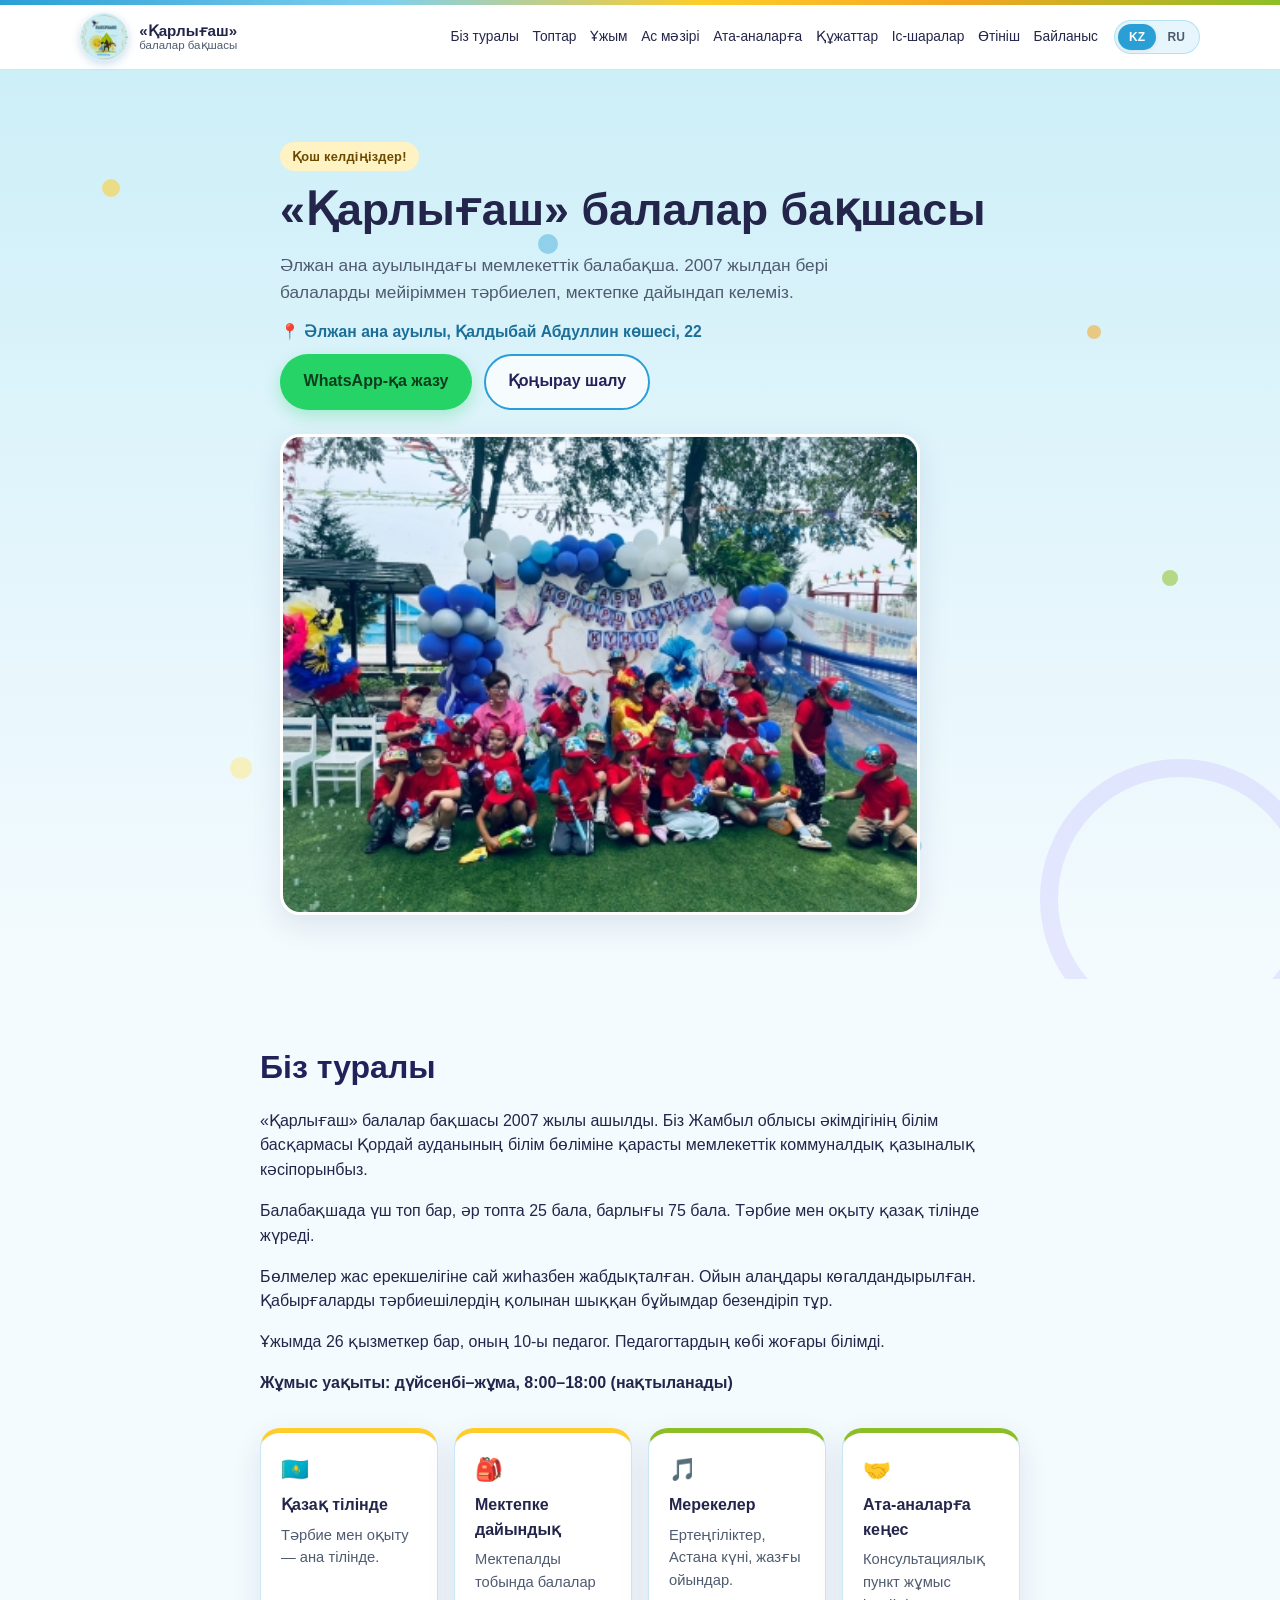
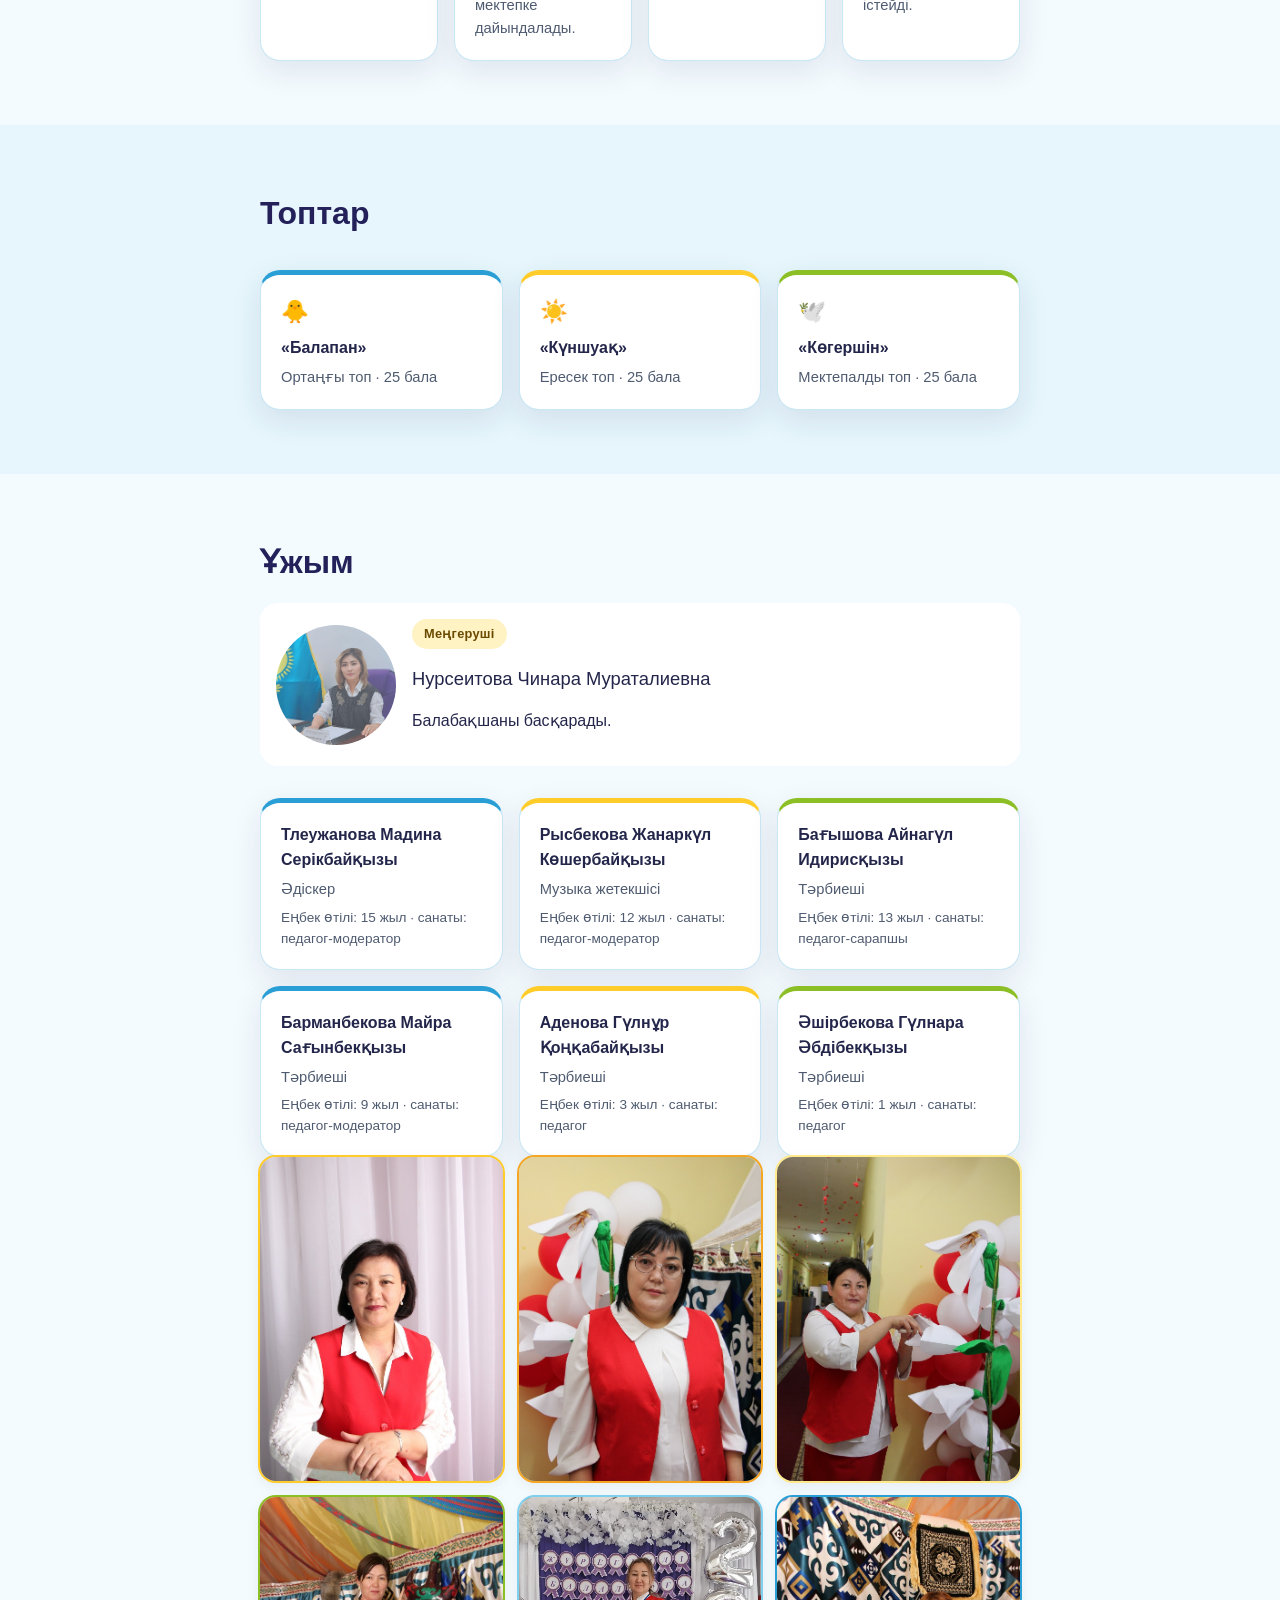
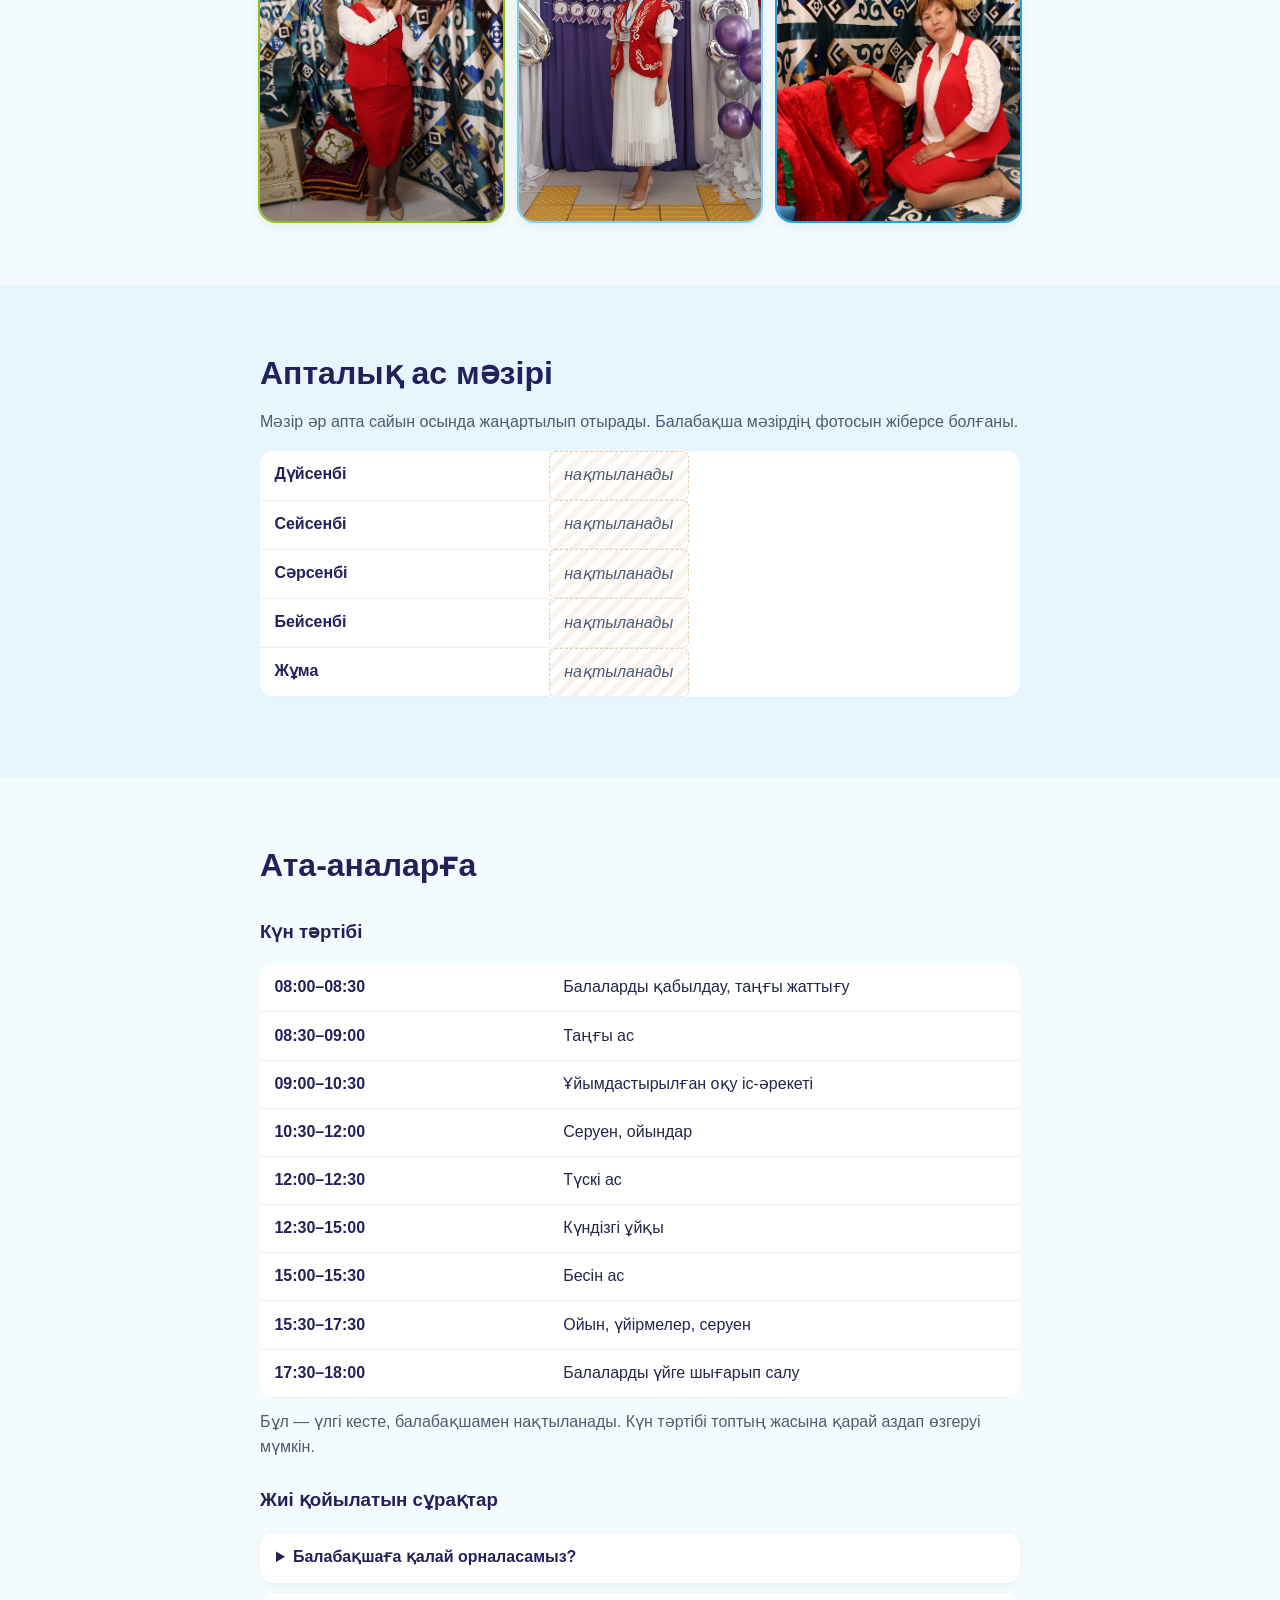
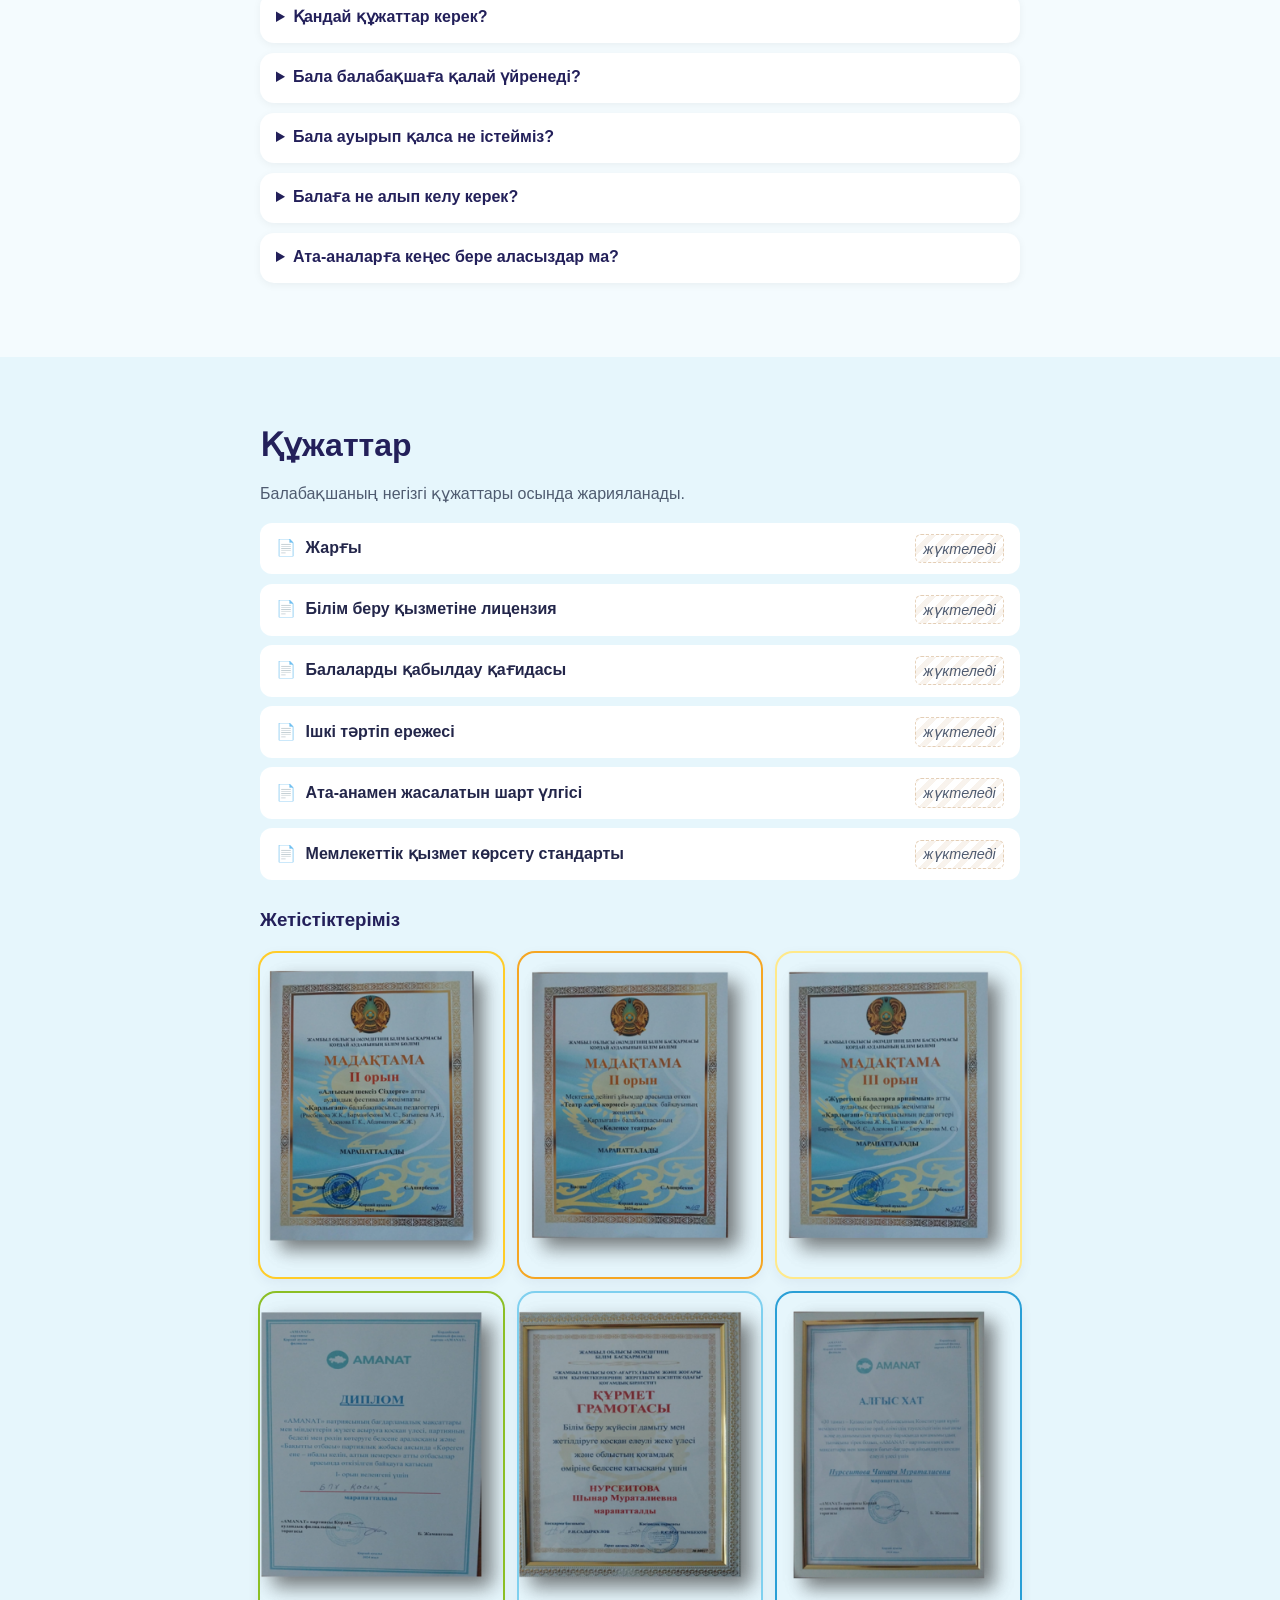
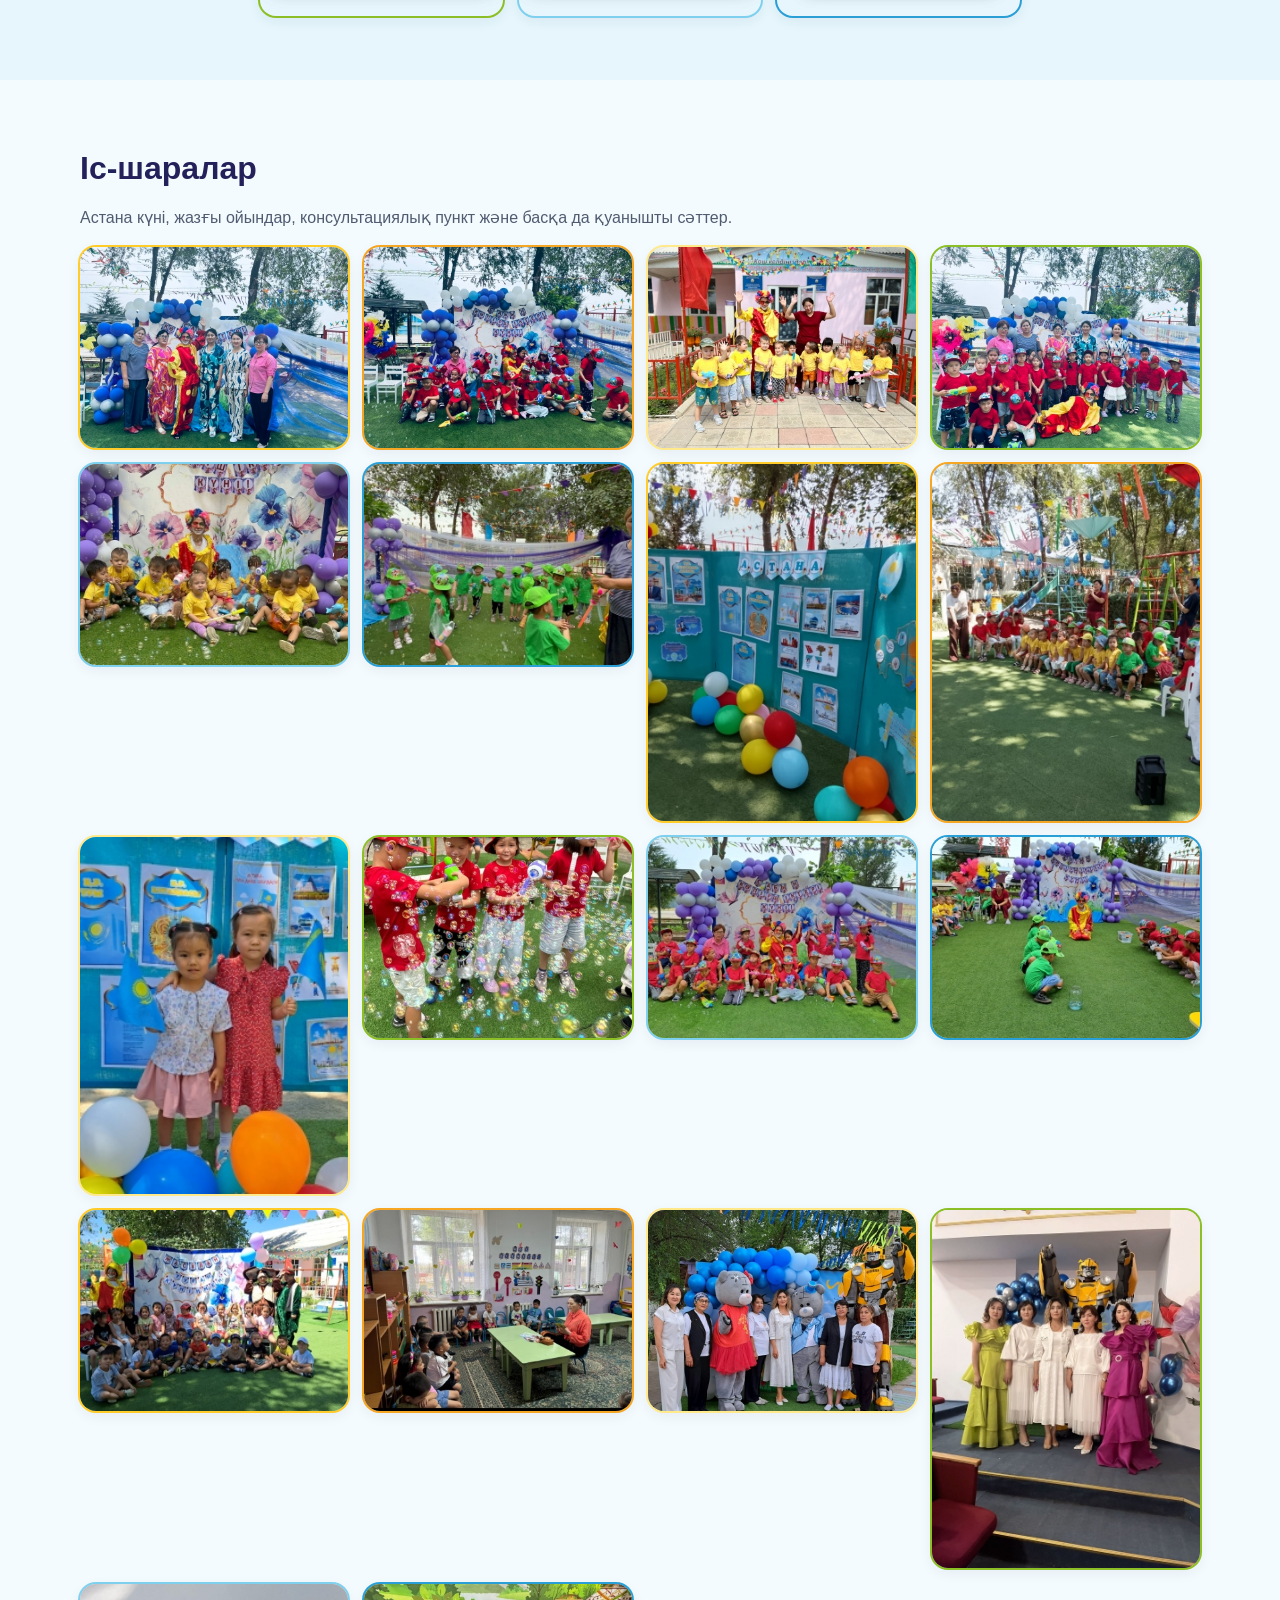
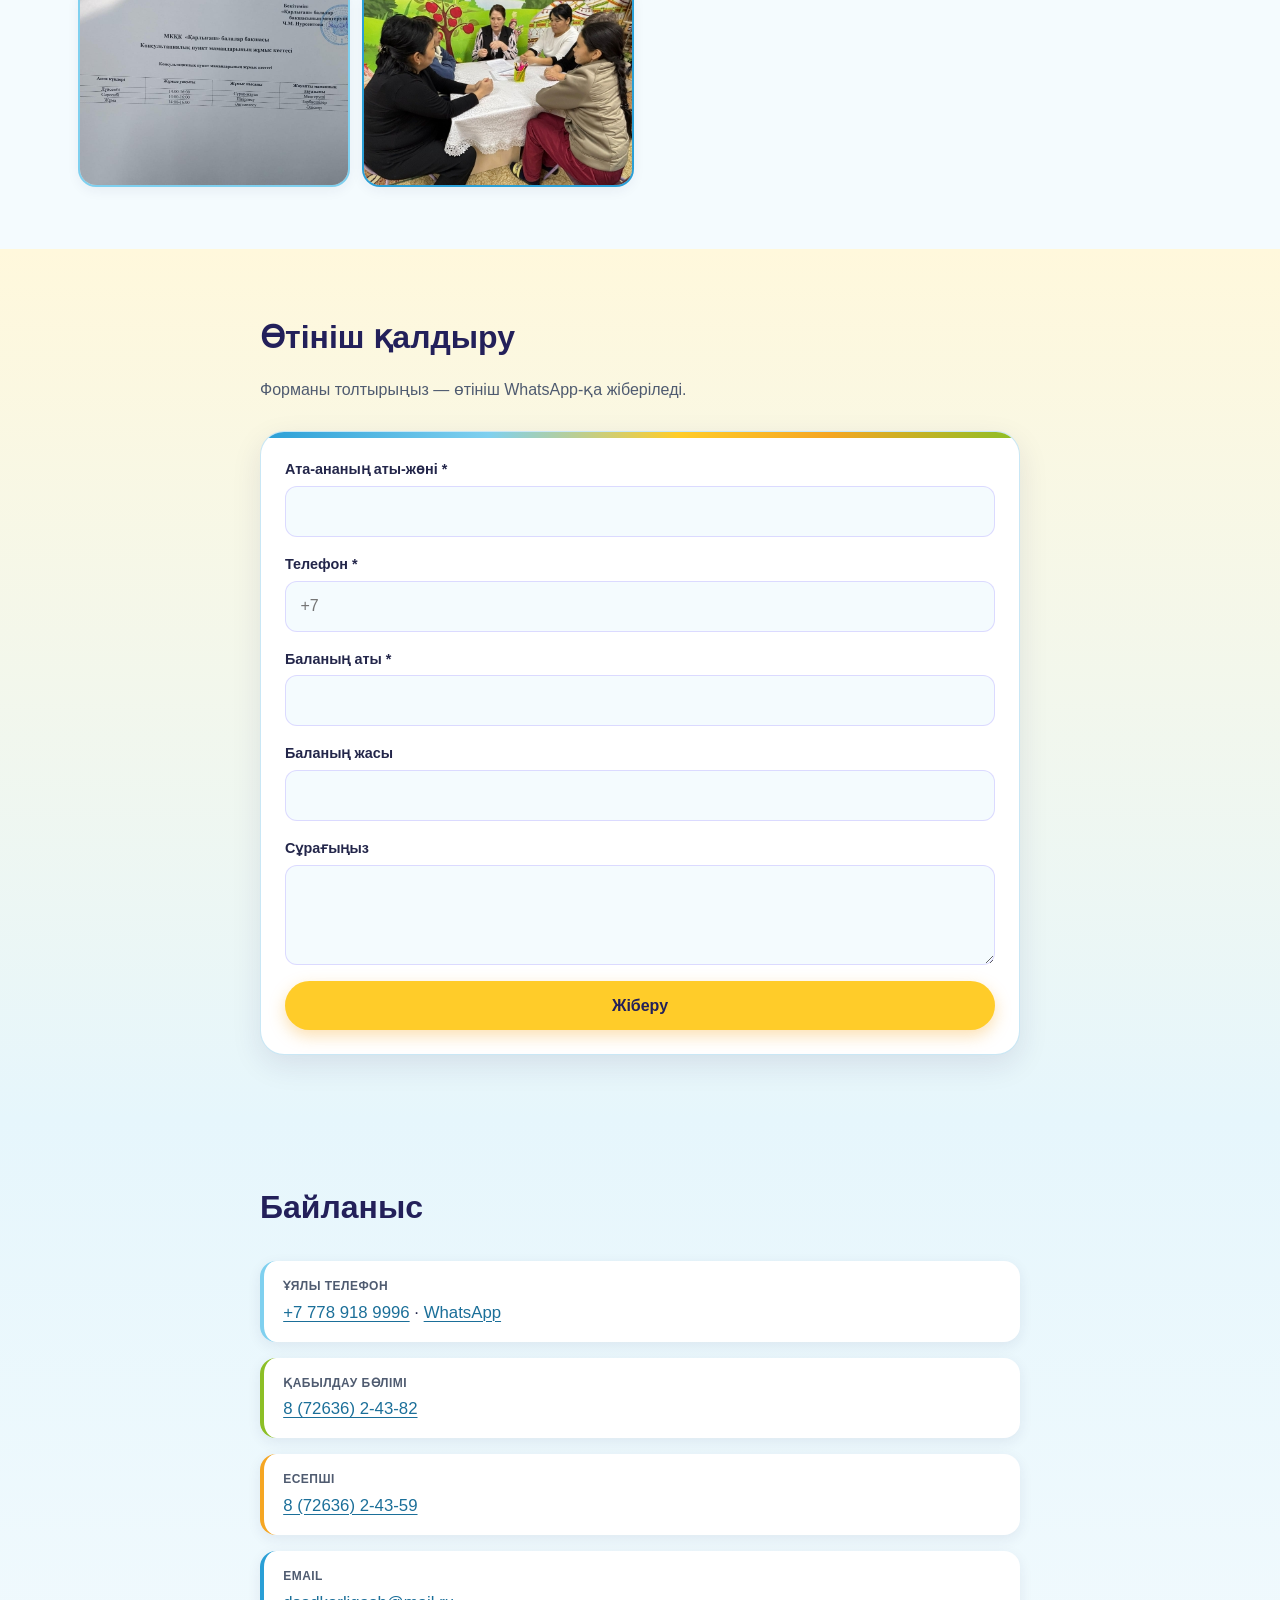
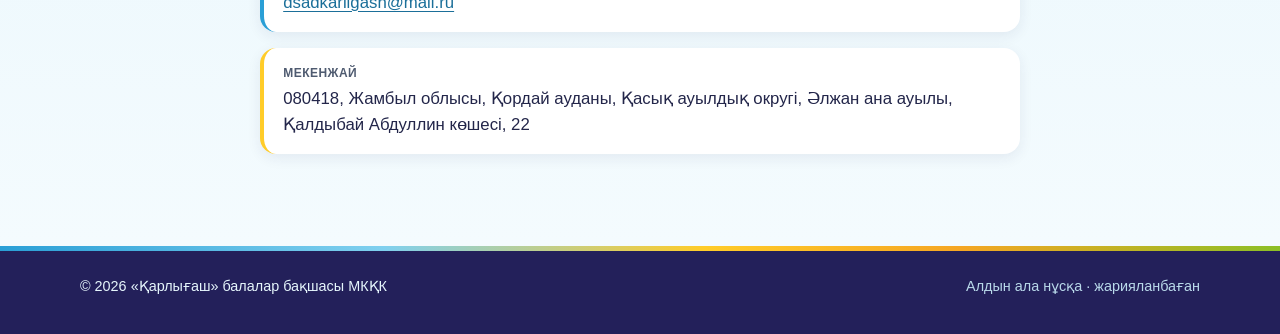
==== commit 634b13f5: "Logo palette colors, head name per certificate; v=4" ====
--- a/index.html
+++ b/index.html
@@ -6,11 +6,11 @@
 <meta name="robots" content="noindex, nofollow" />
 <meta name="description" content="«Қарлығаш» балалар бақшасы — Әлжан ана ауылы, Қордай ауданы. / Детский сад «Карлыгаш», с. Алжан ана, Кордайский район." />
 <title>«Қарлығаш» балалар бақшасы</title>
-<link rel="stylesheet" href="css/styles.css?v=3" />
-<link rel="icon" type="image/png" href="assets/favicon.png?v=3" />
-<link rel="apple-touch-icon" href="assets/apple-touch-icon.png?v=3" />
+<link rel="stylesheet" href="css/styles.css?v=4" />
+<link rel="icon" type="image/png" href="assets/favicon.png?v=4" />
+<link rel="apple-touch-icon" href="assets/apple-touch-icon.png?v=4" />
 <meta property="og:title" content="«Қарлығаш» балалар бақшасы" />
-<meta property="og:image" content="https://abk0186.github.io/qarlygash-preview/assets/og.jpg?v=3" />
+<meta property="og:image" content="https://abk0186.github.io/qarlygash-preview/assets/og.jpg?v=4" />
 <meta property="og:type" content="website" />
 <script type="application/ld+json">{"@context": "https://schema.org", "@type": "Preschool", "name": "«Қарлығаш» балалар бақшасы", "telephone": "+77789189996", "email": "dsadkarligash@mail.ru", "address": {"@type": "PostalAddress", "streetAddress": "Қалдыбай Абдуллин көшесі, 22", "addressLocality": "Әлжан ана ауылы", "addressRegion": "Жамбыл облысы, Қордай ауданы", "postalCode": "080418", "addressCountry": "KZ"}}</script>
 </head>
@@ -19,7 +19,7 @@
 <header class="site-header" id="top">
 <div class="rainbow-bar" aria-hidden="true"></div>
 <div class="container header-inner">
-<a class="logo" href="#top"><img class="logo-img" src="assets/logo.png?v=3" alt="" width="48" height="48" /><span class="logo-text"><strong data-i18n="brand">«Қарлығаш»</strong><small data-i18n="brandSub">балалар бақшасы</small></span></a>
+<a class="logo" href="#top"><img class="logo-img" src="assets/logo.png?v=4" alt="" width="48" height="48" /><span class="logo-text"><strong data-i18n="brand">«Қарлығаш»</strong><small data-i18n="brandSub">балалар бақшасы</small></span></a>
 <nav class="nav" id="nav" aria-label="Main"><a href="#about" data-i18n="navAbout">Біз туралы</a><a href="#groups" data-i18n="navGroups">Топтар</a><a href="#team" data-i18n="navTeam">Ұжым</a><a href="#menu" data-i18n="navMenu">Ас мәзірі</a><a href="#parents" data-i18n="navParents">Ата-аналарға</a><a href="#docs" data-i18n="navDocs">Құжаттар</a><a href="#events" data-i18n="navEvents">Іс-шаралар</a><a href="#apply" data-i18n="navApply">Өтініш</a><a href="#contacts" data-i18n="navContacts">Байланыс</a></nav>
 <div class="header-actions">
 <div class="lang-switch" role="group" aria-label="Language"><button type="button" class="lang-btn is-active" data-lang="kk" aria-pressed="true">KZ</button><button type="button" class="lang-btn" data-lang="ru" aria-pressed="false">RU</button></div>
@@ -60,7 +60,7 @@
 
 <section class="section" id="team"><div class="container narrow">
 <h2 data-i18n="teamTitle">Ұжым</h2>
-<div class="head-card"><img src="assets/team/head.jpg" alt="" data-i18n-alt="headAlt" loading="lazy"><div><p class="eyebrow" data-i18n="headRole">Меңгеруші</p><p class="head-name" data-i18n="headName">Нұрсейітова Шынар Мұраталықызы</p><p data-i18n="headNote">Балабақшаны басқарады.</p></div></div>
+<div class="head-card"><img src="assets/team/head.jpg" alt="" data-i18n-alt="headAlt" loading="lazy"><div><p class="eyebrow" data-i18n="headRole">Меңгеруші</p><p class="head-name" data-i18n="headName">Нурсеитова Чинара Мураталиевна</p><p data-i18n="headNote">Балабақшаны басқарады.</p></div></div>
 <ul class="soft-cards team-list" role="list"><li><strong data-i18n="tm0n">Тлеужанова Мадина Серікбайқызы</strong><span data-i18n="tm0r">Әдіскер</span><span data-i18n="tm0e">Еңбек өтілі: 15 жыл · санаты: педагог-модератор</span></li><li><strong data-i18n="tm1n">Рысбекова Жанаркүл Көшербайқызы</strong><span data-i18n="tm1r">Музыка жетекшісі</span><span data-i18n="tm1e">Еңбек өтілі: 12 жыл · санаты: педагог-модератор</span></li><li><strong data-i18n="tm2n">Бағышова Айнагүл Идирисқызы</strong><span data-i18n="tm2r">Тәрбиеші</span><span data-i18n="tm2e">Еңбек өтілі: 13 жыл · санаты: педагог-сарапшы</span></li><li><strong data-i18n="tm3n">Барманбекова Майра Сағынбекқызы</strong><span data-i18n="tm3r">Тәрбиеші</span><span data-i18n="tm3e">Еңбек өтілі: 9 жыл · санаты: педагог-модератор</span></li><li><strong data-i18n="tm4n">Аденова Гүлнұр Қоңқабайқызы</strong><span data-i18n="tm4r">Тәрбиеші</span><span data-i18n="tm4e">Еңбек өтілі: 3 жыл · санаты: педагог</span></li><li><strong data-i18n="tm5n">Әшірбекова Гүлнара Әбдібекқызы</strong><span data-i18n="tm5r">Тәрбиеші</span><span data-i18n="tm5e">Еңбек өтілі: 1 жыл · санаты: педагог</span></li></ul>
 <div class="gallery" data-gallery="team"><button type="button" class="gallery-item portrait" data-full="assets/team/t1.jpg"><img src="assets/team/t1.jpg" loading="lazy" alt="" data-i18n-alt="teamAlt"></button><button type="button" class="gallery-item portrait" data-full="assets/team/t2.jpg"><img src="assets/team/t2.jpg" loading="lazy" alt="" data-i18n-alt="teamAlt"></button><button type="button" class="gallery-item portrait" data-full="assets/team/t3.jpg"><img src="assets/team/t3.jpg" loading="lazy" alt="" data-i18n-alt="teamAlt"></button><button type="button" class="gallery-item portrait" data-full="assets/team/t4.jpg"><img src="assets/team/t4.jpg" loading="lazy" alt="" data-i18n-alt="teamAlt"></button><button type="button" class="gallery-item portrait" data-full="assets/team/t5.jpg"><img src="assets/team/t5.jpg" loading="lazy" alt="" data-i18n-alt="teamAlt"></button><button type="button" class="gallery-item portrait" data-full="assets/team/t6.jpg"><img src="assets/team/t6.jpg" loading="lazy" alt="" data-i18n-alt="teamAlt"></button></div>
 </div></section>
@@ -120,6 +120,6 @@
 <p>© <span id="year"></span> <span data-i18n="brandFull">«Қарлығаш» балалар бақшасы МКҚК</span></p>
 <p class="muted" data-i18n="footerDraft">Алдын ала нұсқа · жарияланбаған</p></div></footer>
 <div class="lightbox" id="lightbox" hidden role="dialog" aria-modal="true"><button type="button" class="lightbox-close" id="lightboxClose">×</button><p class="lightbox-count" id="lightboxCount">1/1</p><button type="button" class="lightbox-nav prev" id="lightboxPrev">‹</button><div class="lightbox-viewport" id="lightboxViewport"><div class="lightbox-track" id="lightboxTrack"><div class="lightbox-slide"><img alt="" draggable="false" /></div><div class="lightbox-slide"><img alt="" draggable="false" /></div><div class="lightbox-slide"><img alt="" draggable="false" /></div></div></div><button type="button" class="lightbox-nav next" id="lightboxNext">›</button></div>
-<script src="js/i18n.js?v=3"></script>
-<script src="js/main.js?v=3"></script>
+<script src="js/i18n.js?v=4"></script>
+<script src="js/main.js?v=4"></script>
 </body></html>
--- a/css/styles.css
+++ b/css/styles.css
@@ -733,3 +733,36 @@
 .team-list li span+span{font-size:.85rem}
 h3{margin-top:1.6rem}
 .logo-img{width:48px;height:48px;border-radius:50%;box-shadow:0 3px 10px rgba(80,140,200,.3)}
+
+/* ===== Қарлығаш logo palette ===== */
+:root{
+  --q-sky:#2a9fd6; --q-sky-light:#7fd0ef; --q-sky-soft:#e6f6fc; --q-sky-bg:#cdeff8;
+  --q-navy:#23205a; --q-sun:#ffcc29; --q-sun-deep:#f5a623; --q-leaf:#8cbf26; --q-leaf-ink:#3f6e0f; --q-gold:#c9a24a;
+  --r-red:var(--q-sun); --r-orange:var(--q-sun-deep); --r-yellow:#ffe98a; --r-green:var(--q-leaf); --r-blue:var(--q-sky-light); --r-violet:var(--q-sky);
+  --r-red-ink:#8a5a00; --r-orange-ink:#8a5a00; --r-green-ink:var(--q-leaf-ink); --r-blue-ink:#1b6f99; --r-violet-ink:var(--q-navy);
+  --sky:var(--q-sky-light); --sky-deep:var(--q-sky); --sky-ink:#1b6f99; --sky-soft:var(--q-sky-soft);
+  --mint:var(--q-leaf); --mint-deep:var(--q-leaf-ink); --mint-soft:#eef7dc;
+  --cream:#f4fbfe; --cream-2:#e6f6fc; --ink:#23264a; --muted:#4f5b70;
+  --line:rgba(42,159,214,.25); --shadow:0 10px 30px rgba(35,32,90,.10); --shadow-sm:0 4px 14px rgba(35,32,90,.08);
+  --rainbow:linear-gradient(90deg,var(--q-sky) 0%,var(--q-sky-light) 30%,var(--q-sun) 55%,var(--q-sun-deep) 75%,var(--q-leaf) 100%);
+}
+h1,h2,h3{color:var(--q-navy)}
+.site-header{background:rgba(255,255,255,.92)}
+.hero{background:linear-gradient(180deg,var(--q-sky-bg) 0%,var(--q-sky-soft) 60%,var(--cream) 100%)}
+.section-alt{background:var(--q-sky-soft)}
+.btn-primary{background:var(--q-sun);color:var(--q-navy);box-shadow:0 6px 16px rgba(245,166,35,.35)}
+.btn-primary:hover{background:var(--q-sun-deep);color:var(--q-navy)}
+.hero-cta .btn-primary[href*="wa.me"]{background:#25d366;color:#0b3d1e;box-shadow:0 6px 16px rgba(37,211,102,.3)}
+.hero-cta .btn-primary[href*="wa.me"]:hover{background:#1fb457}
+.btn-ghost{color:var(--q-navy);border-color:var(--q-sky)}
+.btn-ghost:hover{border-color:var(--q-navy);color:var(--q-navy)}
+.eyebrow{background:#fff3c4;color:#6b4a00}
+.section-apply{background:linear-gradient(180deg,#fff8dc 0%,var(--q-sky-soft) 100%)}
+.section-contacts{background:linear-gradient(180deg,var(--q-sky-soft),var(--cream))}
+.soft-cards li{border-top-color:var(--q-sky)}
+.soft-cards li:nth-child(3n+2){border-top-color:var(--q-sun)}
+.soft-cards li:nth-child(3n){border-top-color:var(--q-leaf)}
+.info-table th,details.faq summary{color:var(--q-navy)}
+.lang-btn.is-active{background:var(--q-sky);color:#fff}
+.site-footer{background:var(--q-navy);color:#e6f6fc}
+.site-footer .muted{color:#b9d9ea}
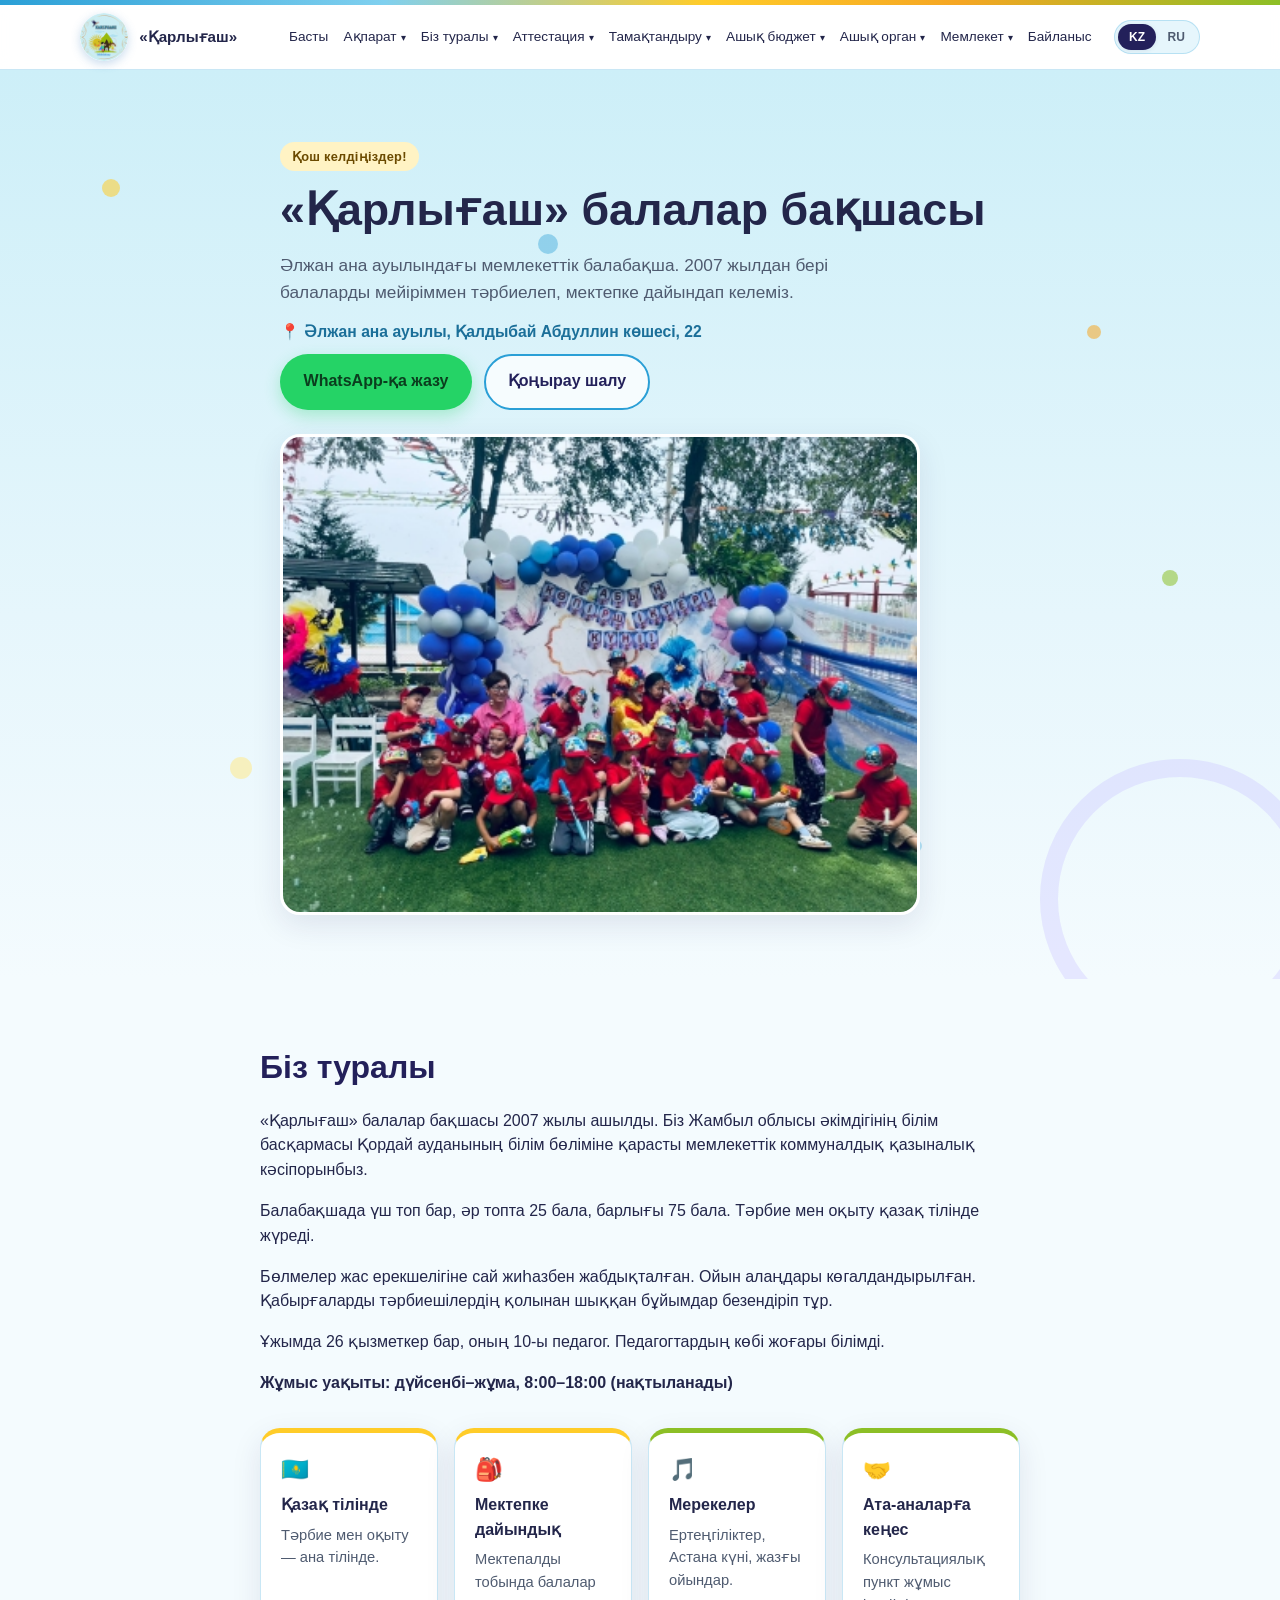
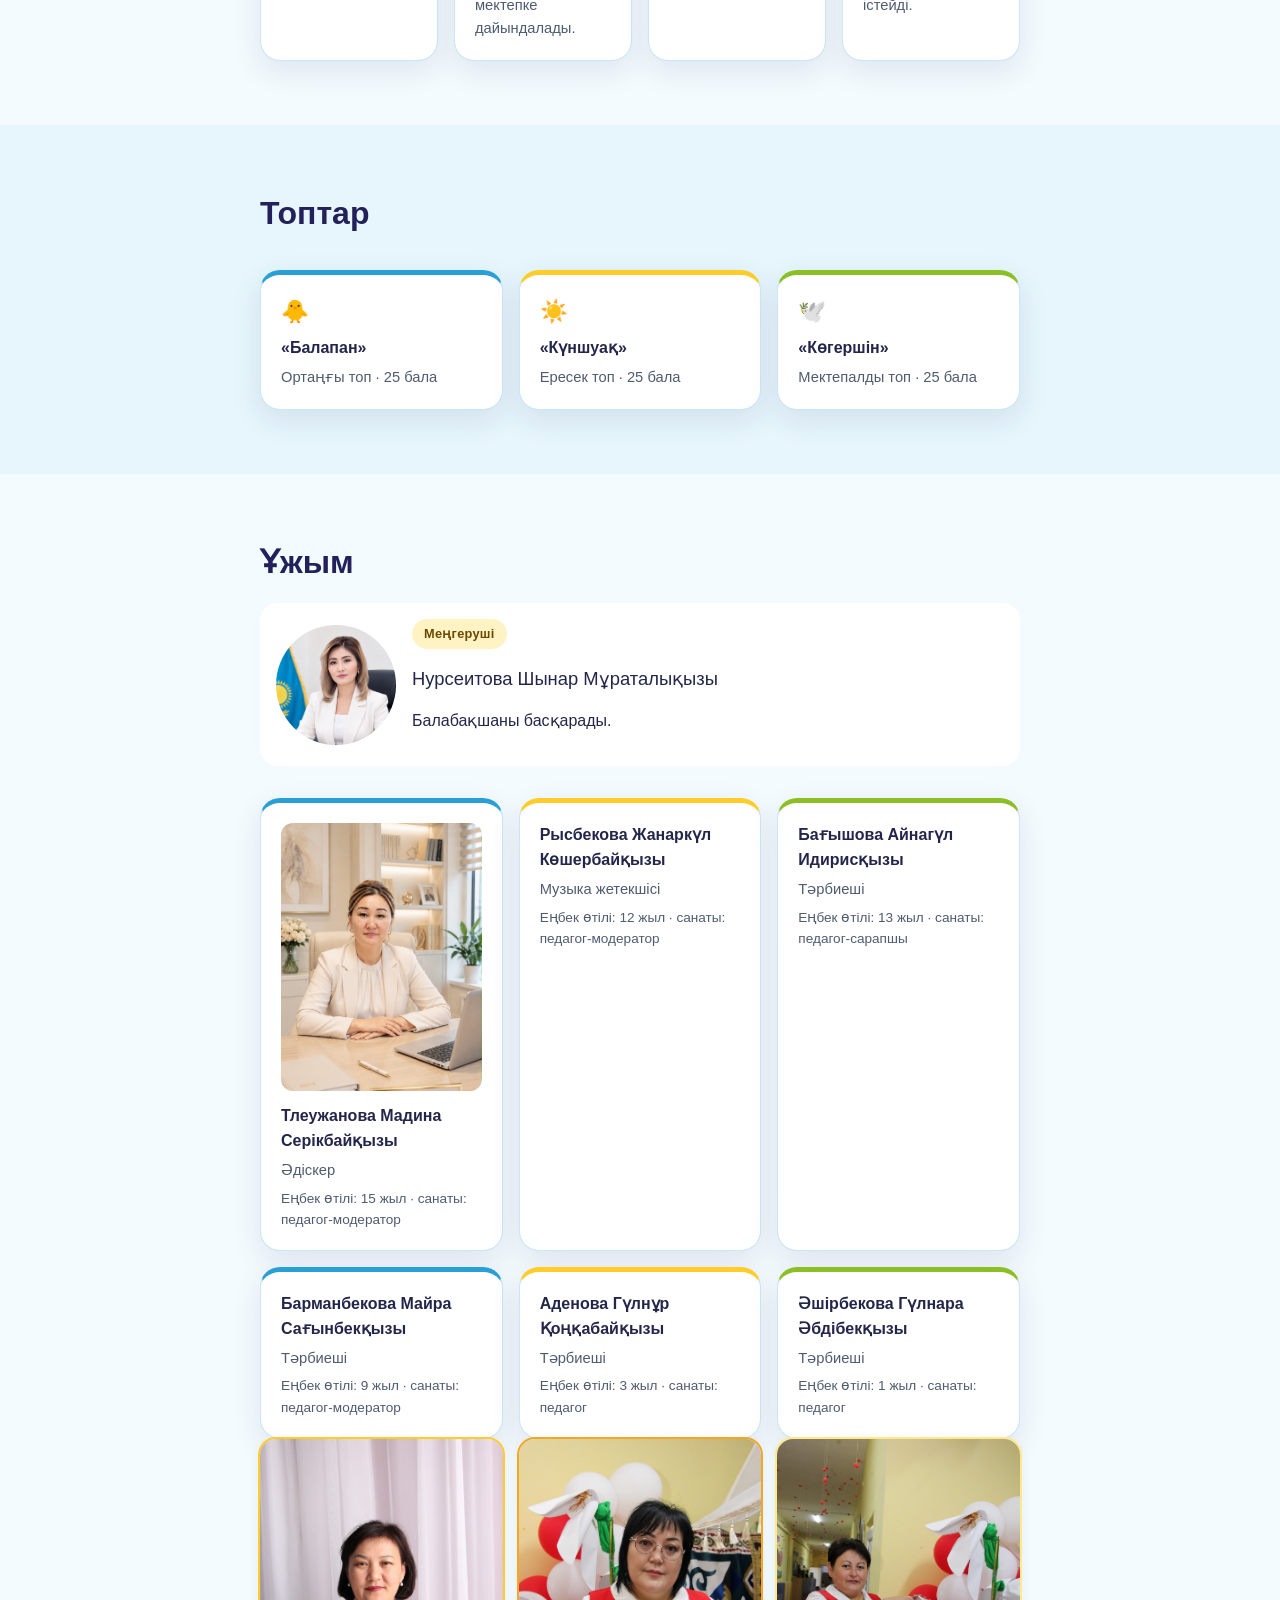
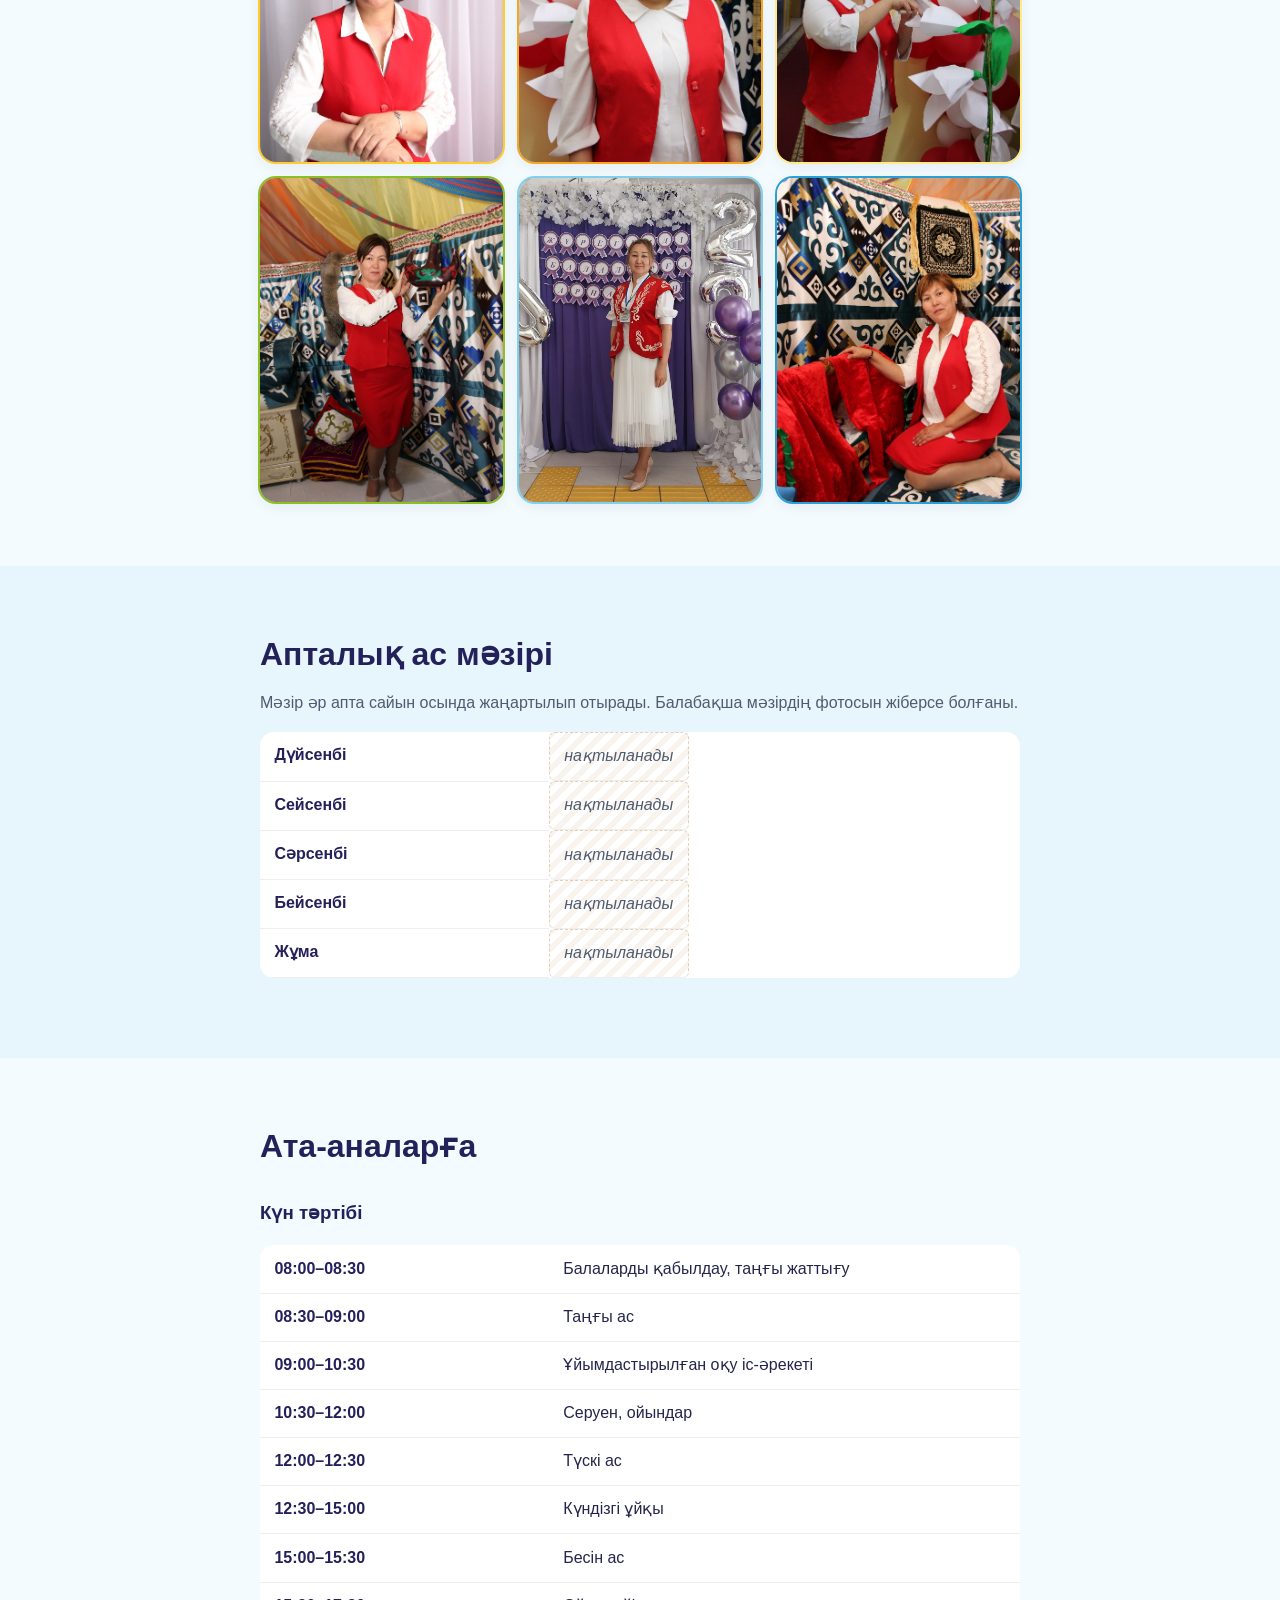
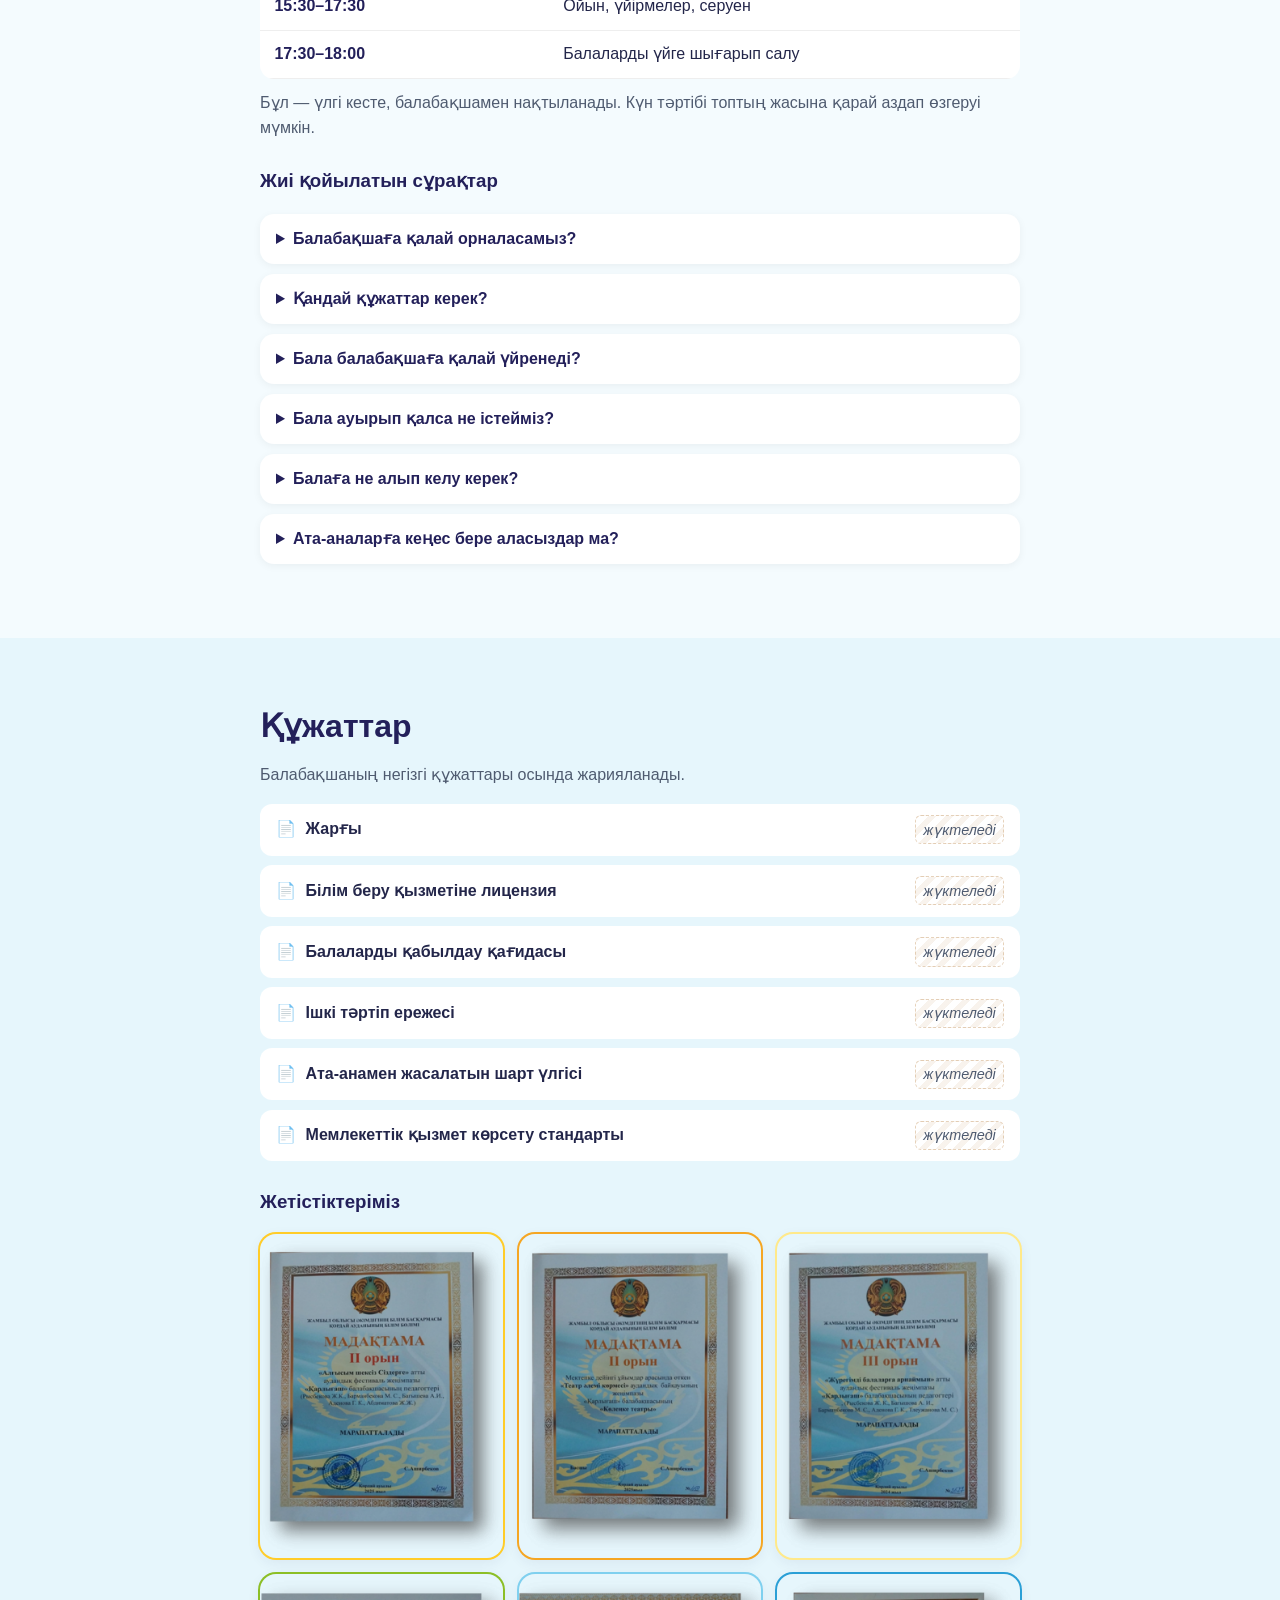
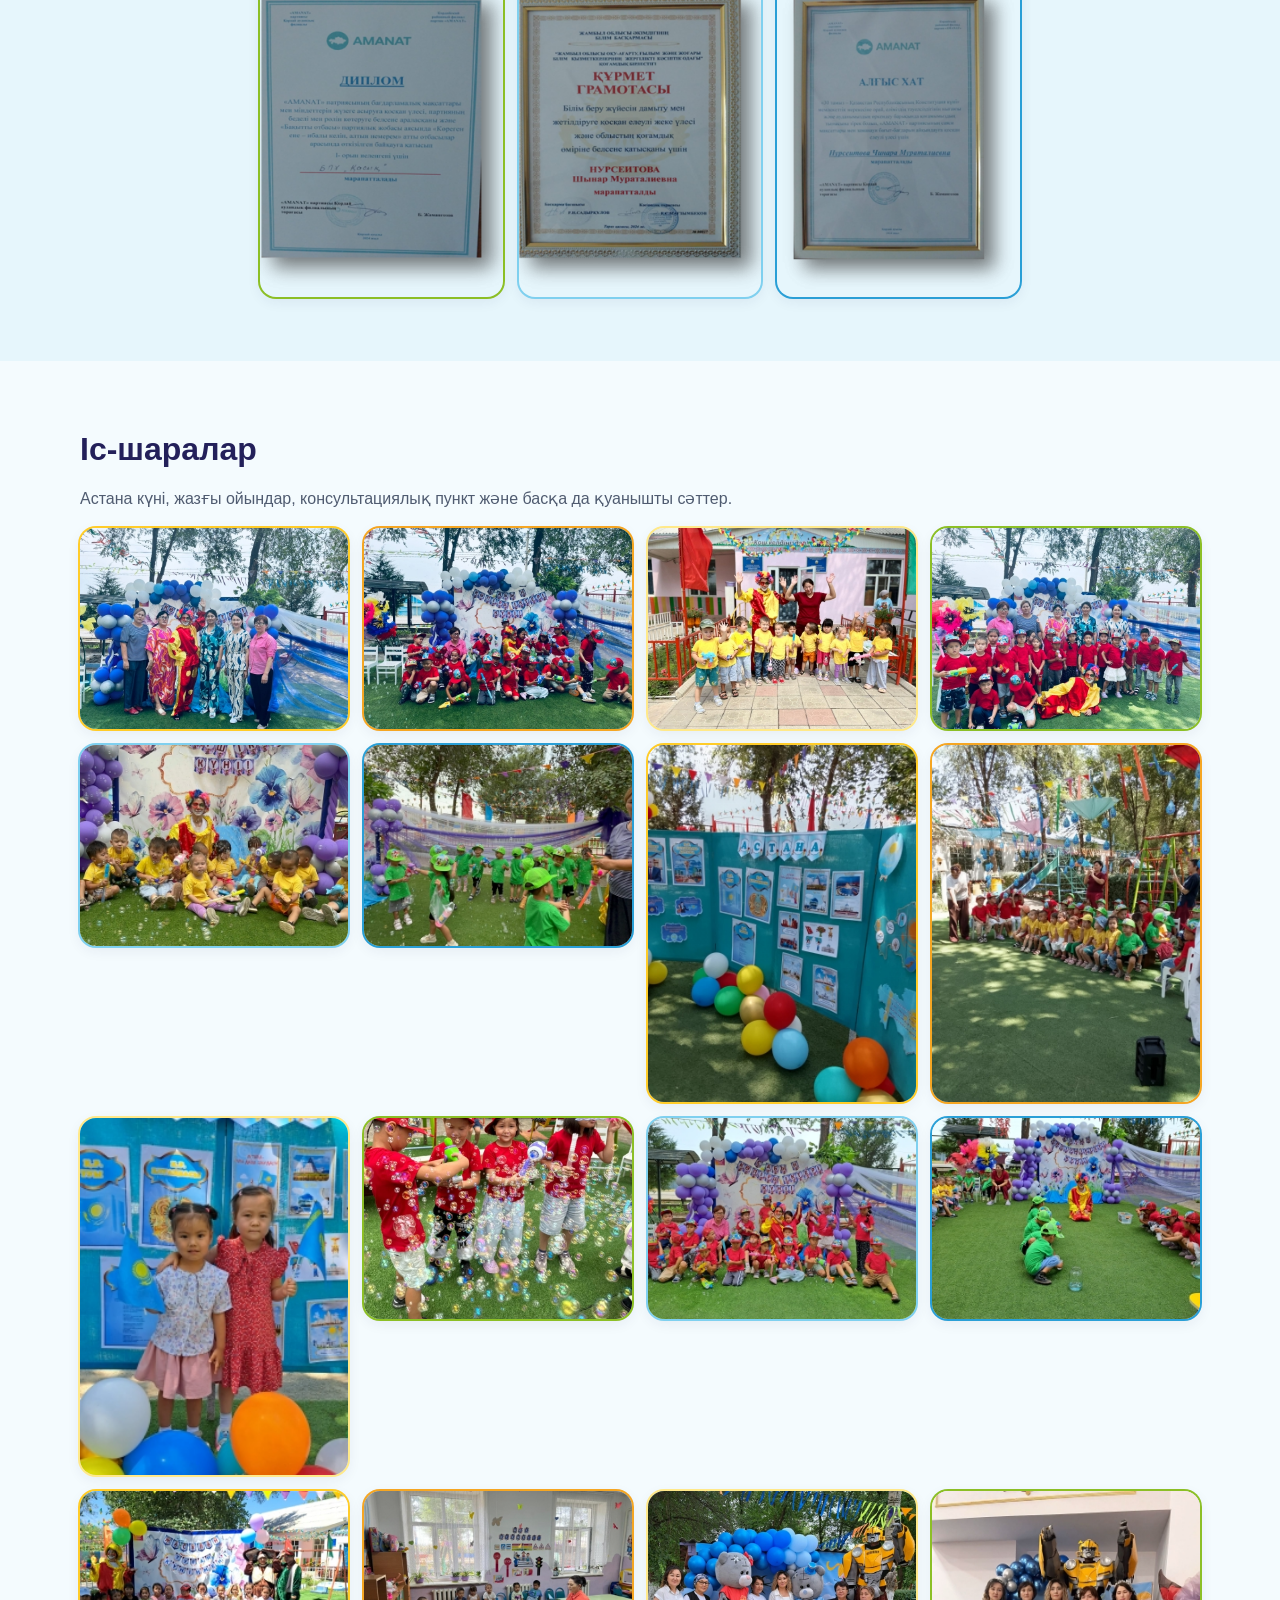
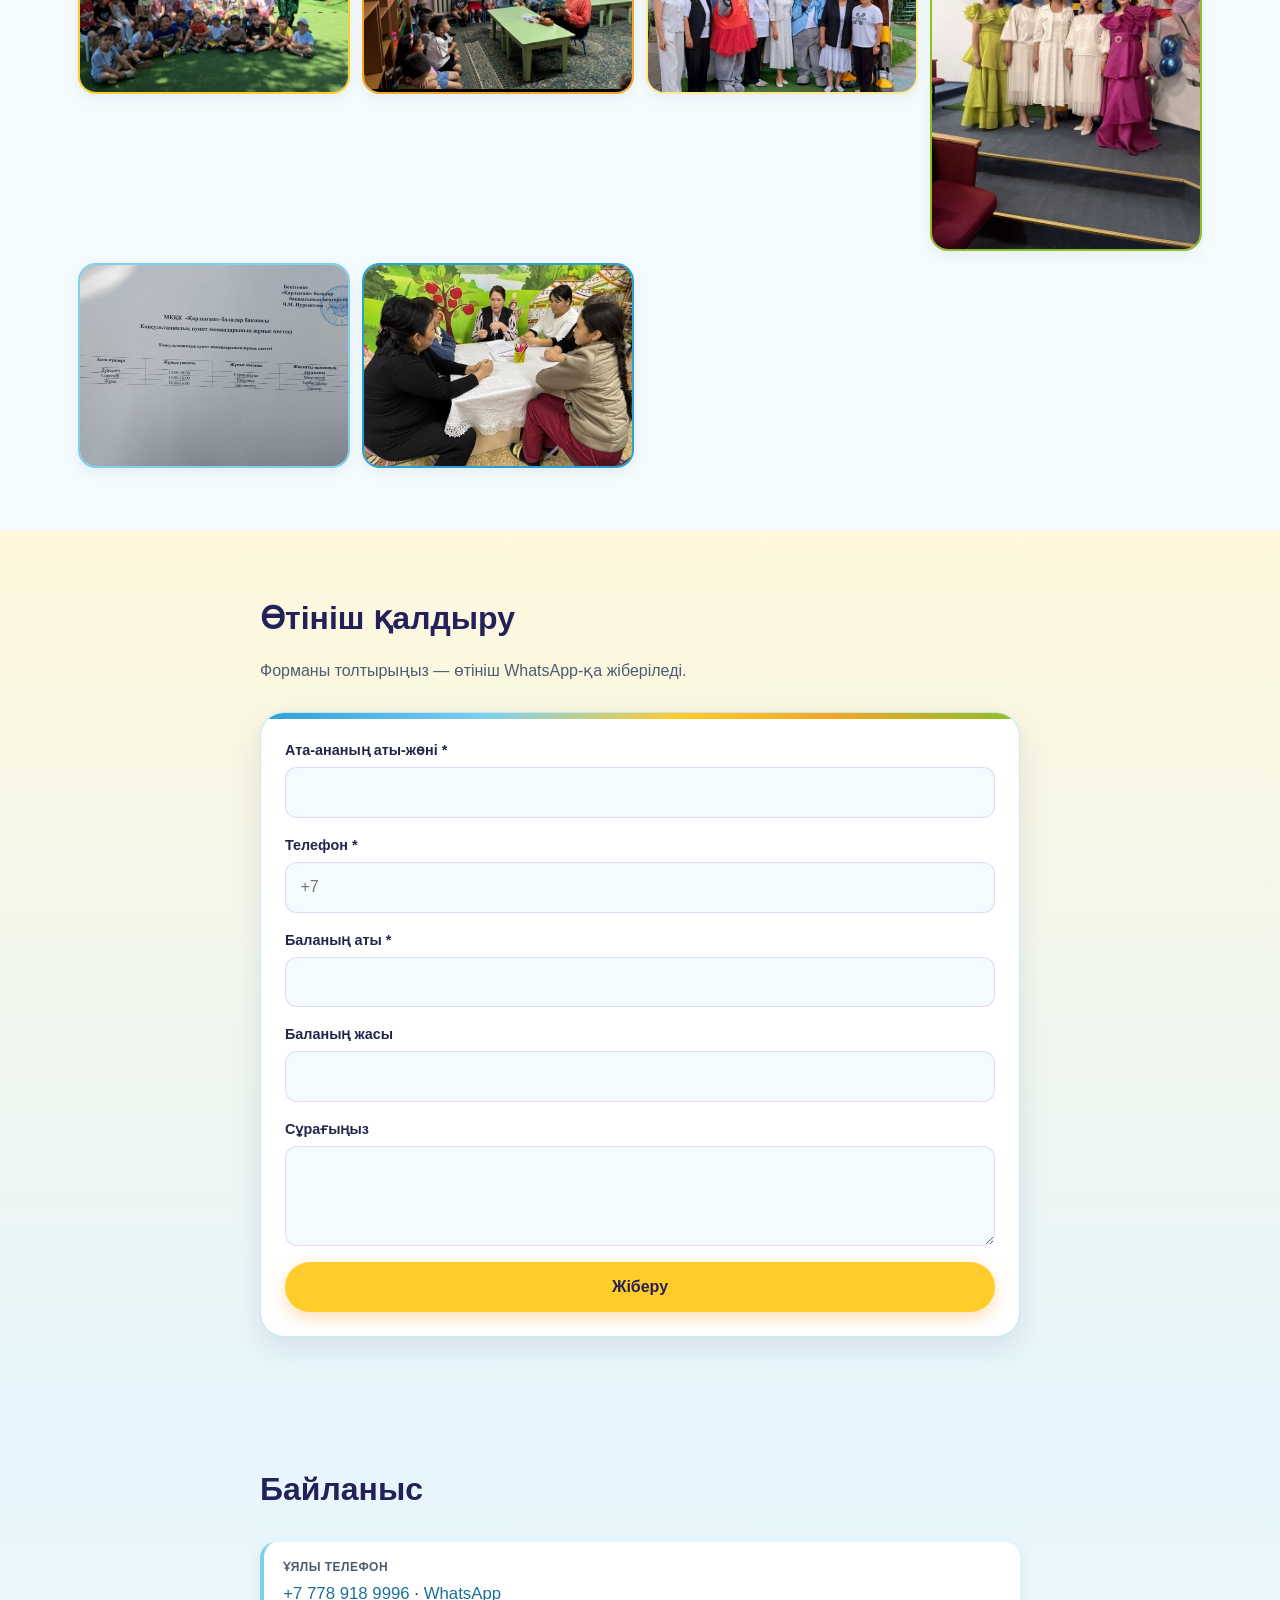
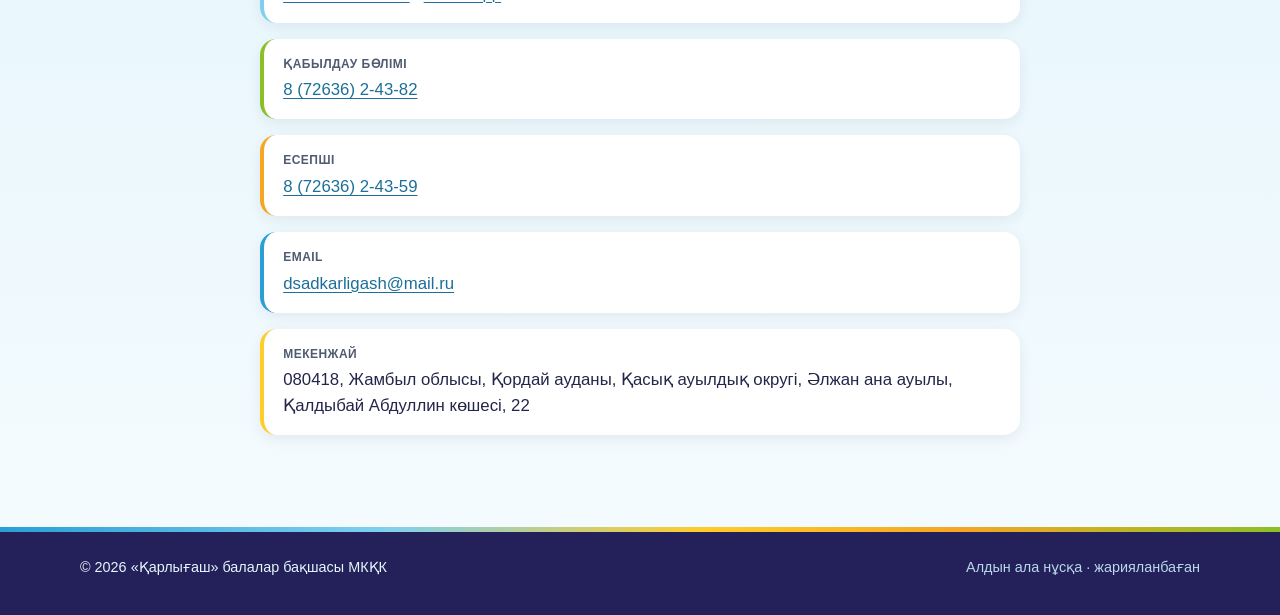
==== commit 5045ef7a: "Full old-site menu structure: dropdown nav, 38 JSON content pages, docs, vacancies, anti-corruption," ====
--- a/index.html
+++ b/index.html
@@ -6,11 +6,11 @@
 <meta name="robots" content="noindex, nofollow" />
 <meta name="description" content="«Қарлығаш» балалар бақшасы — Әлжан ана ауылы, Қордай ауданы. / Детский сад «Карлыгаш», с. Алжан ана, Кордайский район." />
 <title>«Қарлығаш» балалар бақшасы</title>
-<link rel="stylesheet" href="css/styles.css?v=4" />
-<link rel="icon" type="image/png" href="assets/favicon.png?v=4" />
-<link rel="apple-touch-icon" href="assets/apple-touch-icon.png?v=4" />
+<link rel="stylesheet" href="css/styles.css?v=6" />
+<link rel="icon" type="image/png" href="assets/favicon.png?v=6" />
+<link rel="apple-touch-icon" href="assets/apple-touch-icon.png?v=6" />
 <meta property="og:title" content="«Қарлығаш» балалар бақшасы" />
-<meta property="og:image" content="https://abk0186.github.io/qarlygash-preview/assets/og.jpg?v=4" />
+<meta property="og:image" content="https://abk0186.github.io/qarlygash-preview/assets/og.jpg?v=6" />
 <meta property="og:type" content="website" />
 <script type="application/ld+json">{"@context": "https://schema.org", "@type": "Preschool", "name": "«Қарлығаш» балалар бақшасы", "telephone": "+77789189996", "email": "dsadkarligash@mail.ru", "address": {"@type": "PostalAddress", "streetAddress": "Қалдыбай Абдуллин көшесі, 22", "addressLocality": "Әлжан ана ауылы", "addressRegion": "Жамбыл облысы, Қордай ауданы", "postalCode": "080418", "addressCountry": "KZ"}}</script>
 </head>
@@ -19,8 +19,8 @@
 <header class="site-header" id="top">
 <div class="rainbow-bar" aria-hidden="true"></div>
 <div class="container header-inner">
-<a class="logo" href="#top"><img class="logo-img" src="assets/logo.png?v=4" alt="" width="48" height="48" /><span class="logo-text"><strong data-i18n="brand">«Қарлығаш»</strong><small data-i18n="brandSub">балалар бақшасы</small></span></a>
-<nav class="nav" id="nav" aria-label="Main"><a href="#about" data-i18n="navAbout">Біз туралы</a><a href="#groups" data-i18n="navGroups">Топтар</a><a href="#team" data-i18n="navTeam">Ұжым</a><a href="#menu" data-i18n="navMenu">Ас мәзірі</a><a href="#parents" data-i18n="navParents">Ата-аналарға</a><a href="#docs" data-i18n="navDocs">Құжаттар</a><a href="#events" data-i18n="navEvents">Іс-шаралар</a><a href="#apply" data-i18n="navApply">Өтініш</a><a href="#contacts" data-i18n="navContacts">Байланыс</a></nav>
+<a class="logo" href="#top"><img class="logo-img" src="assets/logo.png?v=6" alt="" width="48" height="48" /><span class="logo-text"><strong data-i18n="brand">«Қарлығаш»</strong><small data-i18n="brandSub">балалар бақшасы</small></span></a>
+<nav class="nav" id="nav" aria-label="Main"></nav>
 <div class="header-actions">
 <div class="lang-switch" role="group" aria-label="Language"><button type="button" class="lang-btn is-active" data-lang="kk" aria-pressed="true">KZ</button><button type="button" class="lang-btn" data-lang="ru" aria-pressed="false">RU</button></div>
 <button type="button" class="nav-toggle" id="navToggle" aria-expanded="false" aria-controls="nav"><span></span><span></span><span></span></button>
@@ -60,8 +60,8 @@
 
 <section class="section" id="team"><div class="container narrow">
 <h2 data-i18n="teamTitle">Ұжым</h2>
-<div class="head-card"><img src="assets/team/head.jpg" alt="" data-i18n-alt="headAlt" loading="lazy"><div><p class="eyebrow" data-i18n="headRole">Меңгеруші</p><p class="head-name" data-i18n="headName">Нурсеитова Чинара Мураталиевна</p><p data-i18n="headNote">Балабақшаны басқарады.</p></div></div>
-<ul class="soft-cards team-list" role="list"><li><strong data-i18n="tm0n">Тлеужанова Мадина Серікбайқызы</strong><span data-i18n="tm0r">Әдіскер</span><span data-i18n="tm0e">Еңбек өтілі: 15 жыл · санаты: педагог-модератор</span></li><li><strong data-i18n="tm1n">Рысбекова Жанаркүл Көшербайқызы</strong><span data-i18n="tm1r">Музыка жетекшісі</span><span data-i18n="tm1e">Еңбек өтілі: 12 жыл · санаты: педагог-модератор</span></li><li><strong data-i18n="tm2n">Бағышова Айнагүл Идирисқызы</strong><span data-i18n="tm2r">Тәрбиеші</span><span data-i18n="tm2e">Еңбек өтілі: 13 жыл · санаты: педагог-сарапшы</span></li><li><strong data-i18n="tm3n">Барманбекова Майра Сағынбекқызы</strong><span data-i18n="tm3r">Тәрбиеші</span><span data-i18n="tm3e">Еңбек өтілі: 9 жыл · санаты: педагог-модератор</span></li><li><strong data-i18n="tm4n">Аденова Гүлнұр Қоңқабайқызы</strong><span data-i18n="tm4r">Тәрбиеші</span><span data-i18n="tm4e">Еңбек өтілі: 3 жыл · санаты: педагог</span></li><li><strong data-i18n="tm5n">Әшірбекова Гүлнара Әбдібекқызы</strong><span data-i18n="tm5r">Тәрбиеші</span><span data-i18n="tm5e">Еңбек өтілі: 1 жыл · санаты: педагог</span></li></ul>
+<div class="head-card"><img src="assets/team/head.jpg?v=6" alt="" data-i18n-alt="headAlt" loading="lazy"><div><p class="eyebrow" data-i18n="headRole">Меңгеруші</p><p class="head-name" data-i18n="headName">Нурсеитова Шынар Мұраталықызы</p><p data-i18n="headNote">Балабақшаны басқарады.</p></div></div>
+<ul class="soft-cards team-list" role="list"><li><img class="tm-photo" src="assets/team/metodist.jpg?v=6" alt="" loading="lazy"><strong data-i18n="tm0n">Тлеужанова Мадина Серікбайқызы</strong><span data-i18n="tm0r">Әдіскер</span><span data-i18n="tm0e">Еңбек өтілі: 15 жыл · санаты: педагог-модератор</span></li><li><strong data-i18n="tm1n">Рысбекова Жанаркүл Көшербайқызы</strong><span data-i18n="tm1r">Музыка жетекшісі</span><span data-i18n="tm1e">Еңбек өтілі: 12 жыл · санаты: педагог-модератор</span></li><li><strong data-i18n="tm2n">Бағышова Айнагүл Идирисқызы</strong><span data-i18n="tm2r">Тәрбиеші</span><span data-i18n="tm2e">Еңбек өтілі: 13 жыл · санаты: педагог-сарапшы</span></li><li><strong data-i18n="tm3n">Барманбекова Майра Сағынбекқызы</strong><span data-i18n="tm3r">Тәрбиеші</span><span data-i18n="tm3e">Еңбек өтілі: 9 жыл · санаты: педагог-модератор</span></li><li><strong data-i18n="tm4n">Аденова Гүлнұр Қоңқабайқызы</strong><span data-i18n="tm4r">Тәрбиеші</span><span data-i18n="tm4e">Еңбек өтілі: 3 жыл · санаты: педагог</span></li><li><strong data-i18n="tm5n">Әшірбекова Гүлнара Әбдібекқызы</strong><span data-i18n="tm5r">Тәрбиеші</span><span data-i18n="tm5e">Еңбек өтілі: 1 жыл · санаты: педагог</span></li></ul>
 <div class="gallery" data-gallery="team"><button type="button" class="gallery-item portrait" data-full="assets/team/t1.jpg"><img src="assets/team/t1.jpg" loading="lazy" alt="" data-i18n-alt="teamAlt"></button><button type="button" class="gallery-item portrait" data-full="assets/team/t2.jpg"><img src="assets/team/t2.jpg" loading="lazy" alt="" data-i18n-alt="teamAlt"></button><button type="button" class="gallery-item portrait" data-full="assets/team/t3.jpg"><img src="assets/team/t3.jpg" loading="lazy" alt="" data-i18n-alt="teamAlt"></button><button type="button" class="gallery-item portrait" data-full="assets/team/t4.jpg"><img src="assets/team/t4.jpg" loading="lazy" alt="" data-i18n-alt="teamAlt"></button><button type="button" class="gallery-item portrait" data-full="assets/team/t5.jpg"><img src="assets/team/t5.jpg" loading="lazy" alt="" data-i18n-alt="teamAlt"></button><button type="button" class="gallery-item portrait" data-full="assets/team/t6.jpg"><img src="assets/team/t6.jpg" loading="lazy" alt="" data-i18n-alt="teamAlt"></button></div>
 </div></section>
 
@@ -120,6 +120,7 @@
 <p>© <span id="year"></span> <span data-i18n="brandFull">«Қарлығаш» балалар бақшасы МКҚК</span></p>
 <p class="muted" data-i18n="footerDraft">Алдын ала нұсқа · жарияланбаған</p></div></footer>
 <div class="lightbox" id="lightbox" hidden role="dialog" aria-modal="true"><button type="button" class="lightbox-close" id="lightboxClose">×</button><p class="lightbox-count" id="lightboxCount">1/1</p><button type="button" class="lightbox-nav prev" id="lightboxPrev">‹</button><div class="lightbox-viewport" id="lightboxViewport"><div class="lightbox-track" id="lightboxTrack"><div class="lightbox-slide"><img alt="" draggable="false" /></div><div class="lightbox-slide"><img alt="" draggable="false" /></div><div class="lightbox-slide"><img alt="" draggable="false" /></div></div></div><button type="button" class="lightbox-nav next" id="lightboxNext">›</button></div>
-<script src="js/i18n.js?v=4"></script>
-<script src="js/main.js?v=4"></script>
+<script src="js/i18n.js?v=6"></script>
+<script src="js/nav.js?v=6"></script>
+<script src="js/main.js?v=6"></script>
 </body></html>
--- a/css/styles.css
+++ b/css/styles.css
@@ -763,6 +763,54 @@
 .soft-cards li:nth-child(3n+2){border-top-color:var(--q-sun)}
 .soft-cards li:nth-child(3n){border-top-color:var(--q-leaf)}
 .info-table th,details.faq summary{color:var(--q-navy)}
-.lang-btn.is-active{background:var(--q-sky);color:#fff}
+.lang-btn.is-active{background:var(--q-navy);color:#fff}
 .site-footer{background:var(--q-navy);color:#e6f6fc}
 .site-footer .muted{color:#b9d9ea}
+/* nav dropdowns + pages */
+.nav{gap:.15rem}
+.nav .dd{position:relative}
+.nav .dd-btn{background:none;border:0;font:inherit;color:var(--ink);padding:.5rem .55rem;cursor:pointer;border-radius:10px;font-size:.92rem}
+.nav>a{font-size:.92rem;padding:.5rem .55rem}
+.nav .dd-btn:hover,.nav .dd.is-active>.dd-btn,.nav a[aria-current]{color:var(--q-navy);background:var(--q-sky-soft)}
+.nav .caret{font-size:.7em;margin-left:.25rem}
+.nav .dd-menu{display:none;position:absolute;top:100%;left:0;min-width:260px;background:#fff;border-radius:14px;box-shadow:var(--shadow);padding:.4rem;z-index:50;border-top:3px solid var(--q-sun)}
+.nav .dd.open .dd-menu{display:block}
+@media(min-width:1101px){.nav .dd:hover .dd-menu{display:block}}
+.nav .dd-menu a{display:block;padding:.5rem .7rem;border-radius:9px;color:var(--ink);text-decoration:none;font-size:.92rem}
+.nav .dd-menu a:hover{background:var(--q-sky-soft)}
+@media(max-width:1100px){
+ .nav-toggle{display:flex!important}
+ .nav{display:none!important;position:absolute;top:100%;left:0;right:0;background:#fff;flex-direction:column;align-items:stretch;padding:.5rem 1rem 1rem;box-shadow:var(--shadow);max-height:80vh;overflow:auto}
+ .nav.is-open{display:flex!important}
+ .nav .dd-menu{position:static;box-shadow:none;border-top:0;padding:0 0 .3rem 1rem;min-width:0}
+ .nav .dd-btn,.nav>a{text-align:left;width:100%;padding:.7rem .5rem;font-size:1rem;border-bottom:1px solid #eef3f7;border-radius:0}
+}
+.site-header{position:sticky;top:0;z-index:40}
+.page-section h1{font-size:clamp(1.6rem,4vw,2.3rem);margin-top:0}
+.post{background:#fff;border-radius:18px;padding:1.2rem 1.3rem;margin:1rem 0;box-shadow:var(--shadow-sm);border-left:5px solid var(--q-sky)}
+.post:nth-of-type(3n+2){border-left-color:var(--q-sun)}.post:nth-of-type(3n){border-left-color:var(--q-leaf)}
+.post h3{margin:.2rem 0 .6rem}
+.post-date{color:var(--sky-ink);font-weight:600;margin:0;font-size:.9rem}
+.post-text p{margin:.35rem 0}
+.post-text.clamp{max-height:14em;overflow:hidden;-webkit-mask-image:linear-gradient(#000 70%,transparent)}
+.more{margin:.5rem 0}
+.file-list{list-style:none;padding:0;margin:.8rem 0;display:grid;gap:.4rem}
+.file-list a{display:block;background:var(--q-sky-soft);padding:.6rem .8rem;border-radius:10px;color:var(--q-navy);text-decoration:none;font-weight:600}
+.file-list a:hover{background:#d4eef9}
+.placeholder-box{background:#fff;border:2px dashed var(--q-sky-light);border-radius:18px;padding:2.5rem 1rem;text-align:center;color:var(--muted);font-size:1.1rem}
+.placeholder-box span{font-size:2rem}
+.rich img{max-width:100%;height:auto;border-radius:12px}
+.rich .symbols{display:grid;grid-template-columns:repeat(auto-fit,minmax(220px,1fr));gap:1rem}
+.rich .symbols figure{background:#fff;border-radius:16px;padding:1rem;margin:0;text-align:center}
+.rich .symbols img{max-height:180px}
+.rich .anthem{background:#fff;border-radius:16px;padding:1rem 1.3rem;white-space:pre-line}
+.tm-photo{width:100%;aspect-ratio:3/4;object-fit:cover;border-radius:12px;margin-bottom:.5rem}
+.head-card img{object-position:top}
+.admin-grid{display:grid;grid-template-columns:repeat(auto-fit,minmax(240px,1fr));gap:1rem}
+.admin-card{background:#fff;border-radius:18px;overflow:hidden;margin:0;box-shadow:var(--shadow-sm)}
+.admin-card img{width:100%;aspect-ratio:3/4;object-fit:cover;object-position:top}
+.admin-card figcaption{padding:1rem;display:grid;gap:.25rem}
+.admin-card figcaption span{color:var(--muted);font-size:.92rem}
+.menu-table thead th{background:var(--q-sky-soft)}
+.nav .dd-btn,.nav>a{white-space:nowrap}
+@media(min-width:1101px) and (max-width:1360px){.nav .dd-btn,.nav>a{font-size:.85rem;padding:.45rem .4rem}.logo-text small{display:none}}
